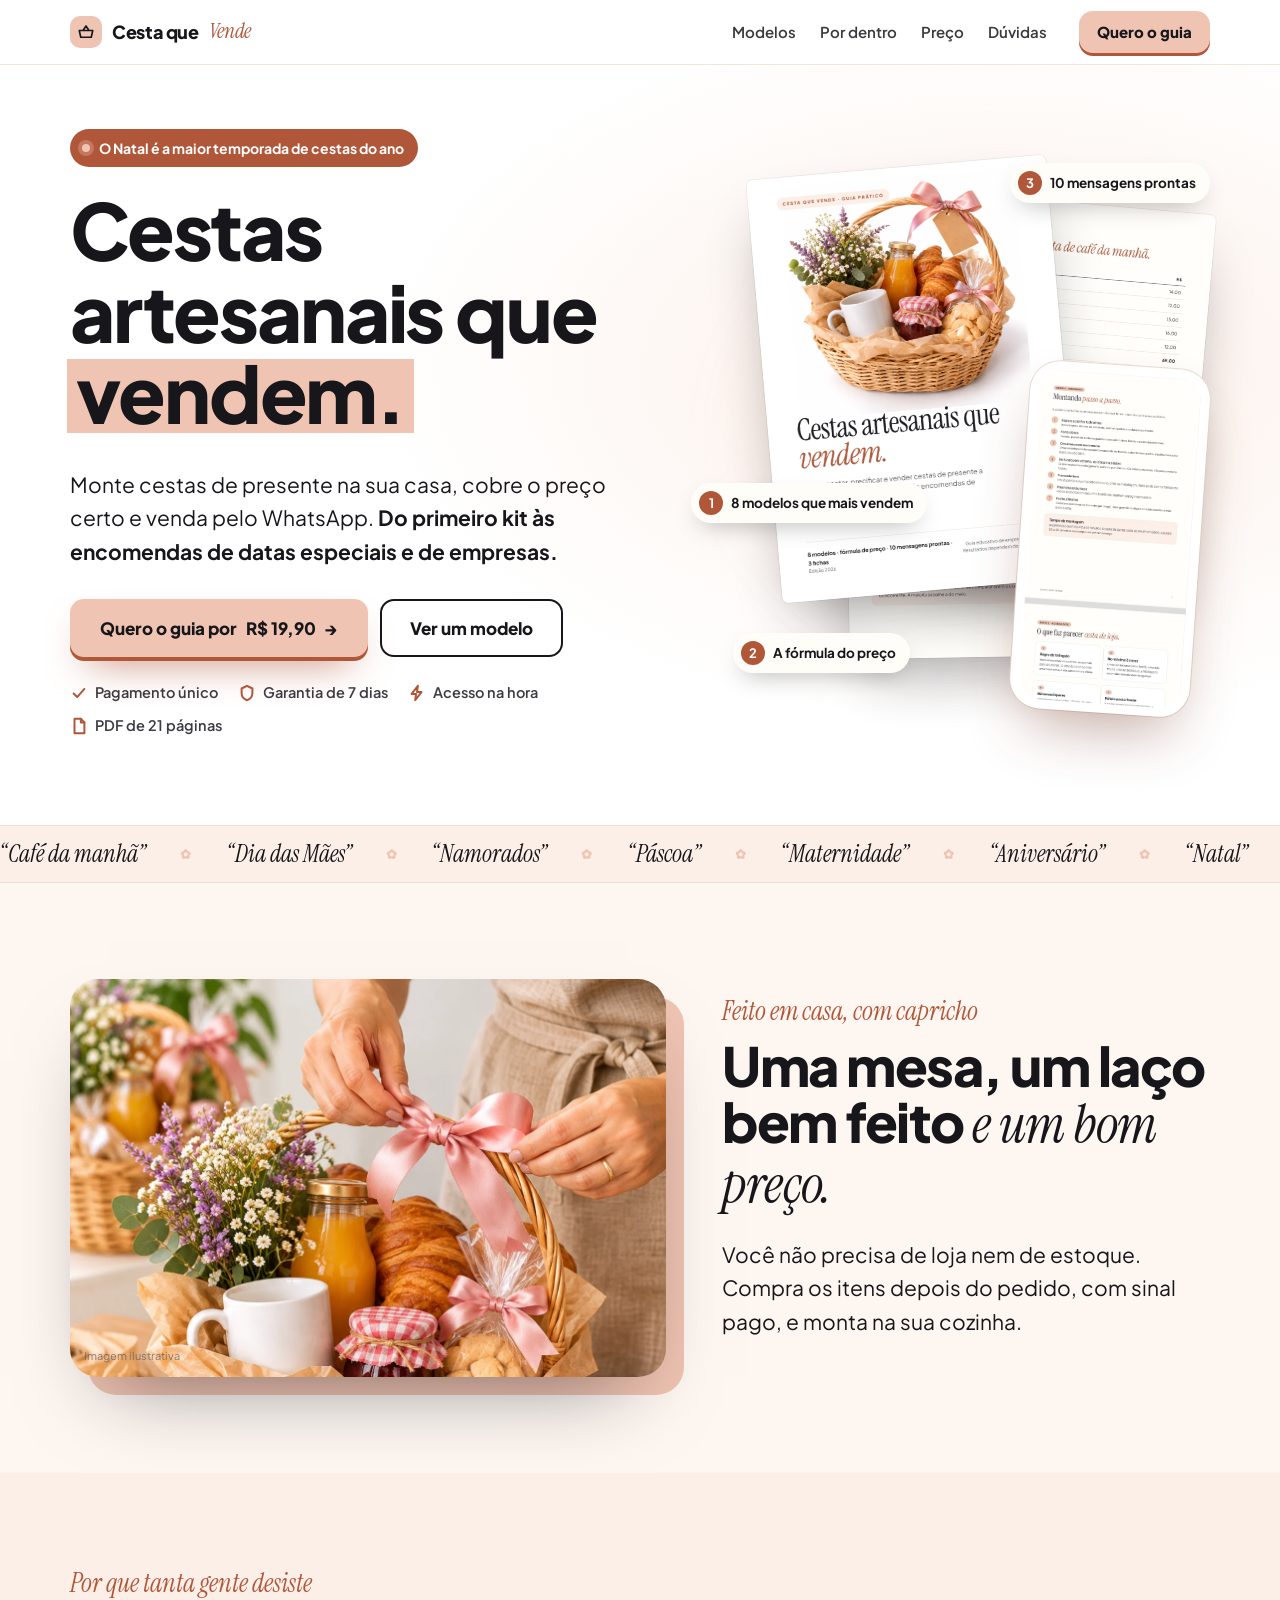
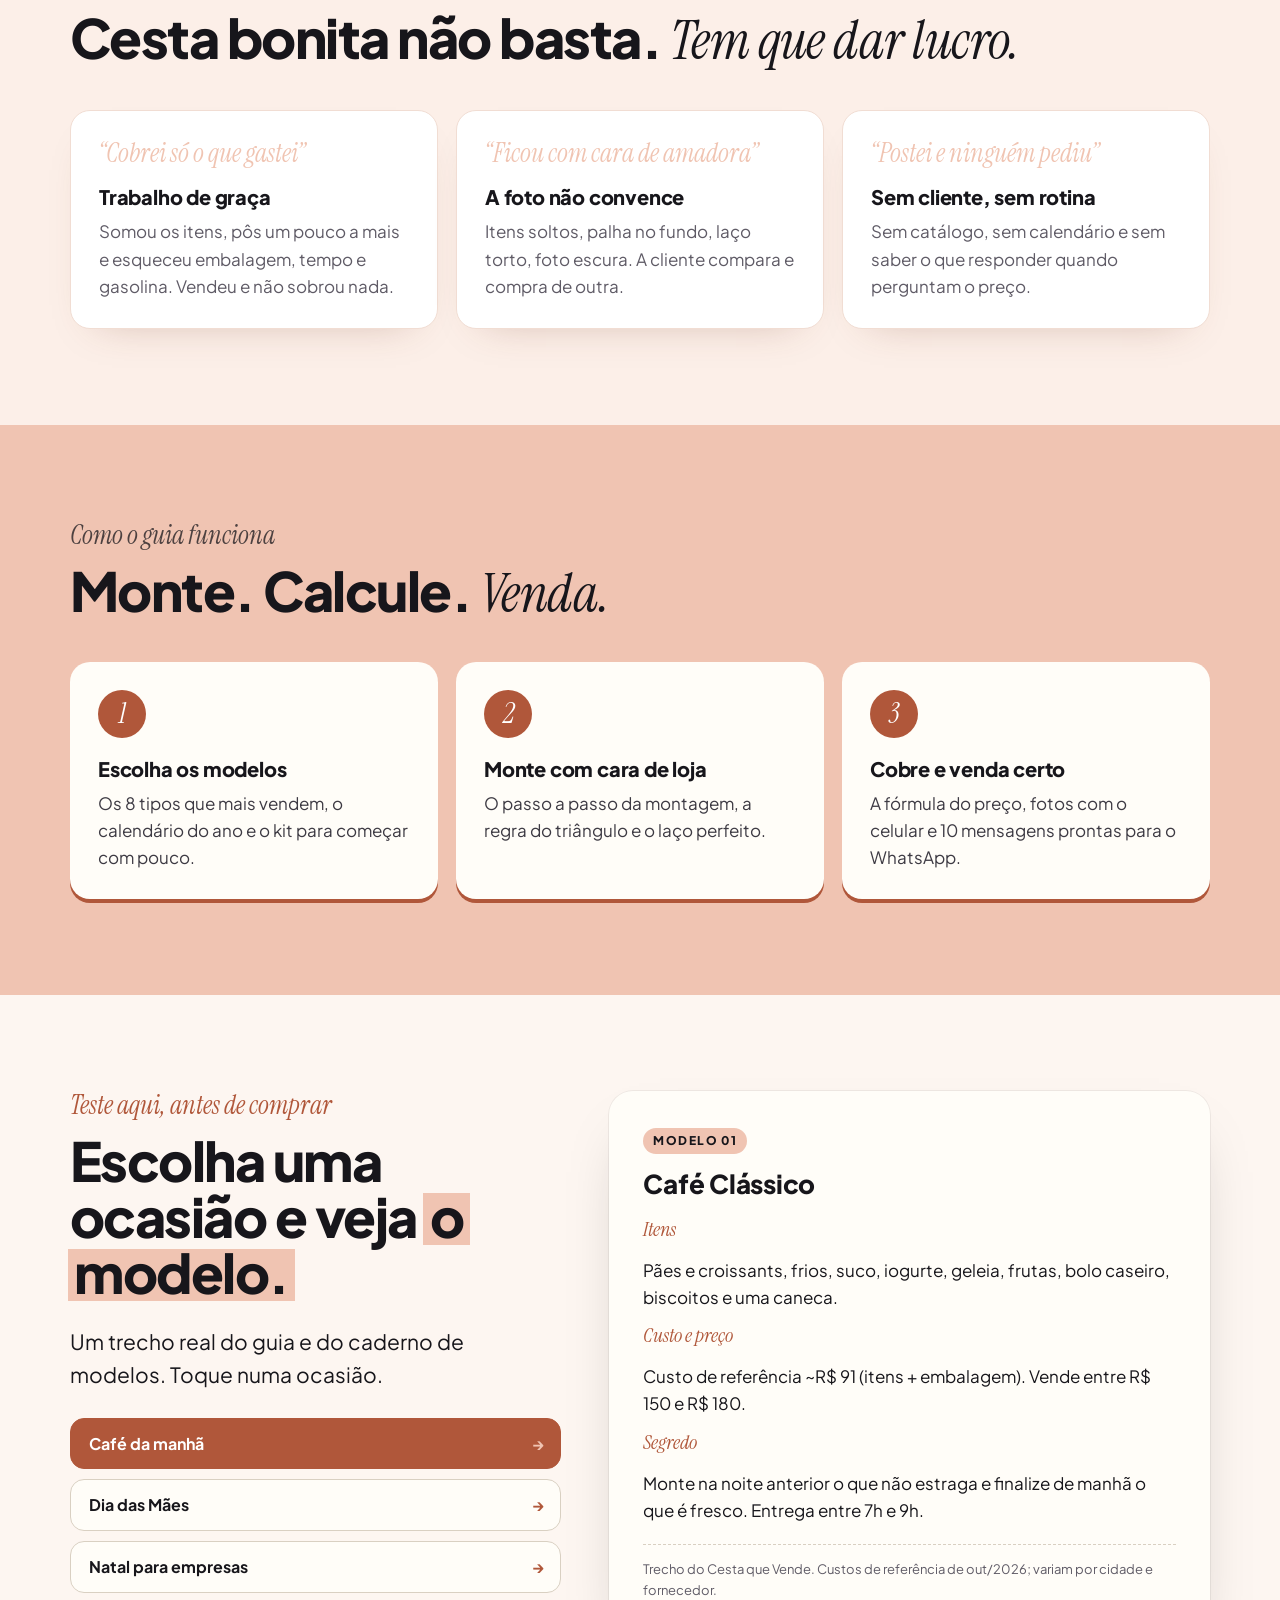
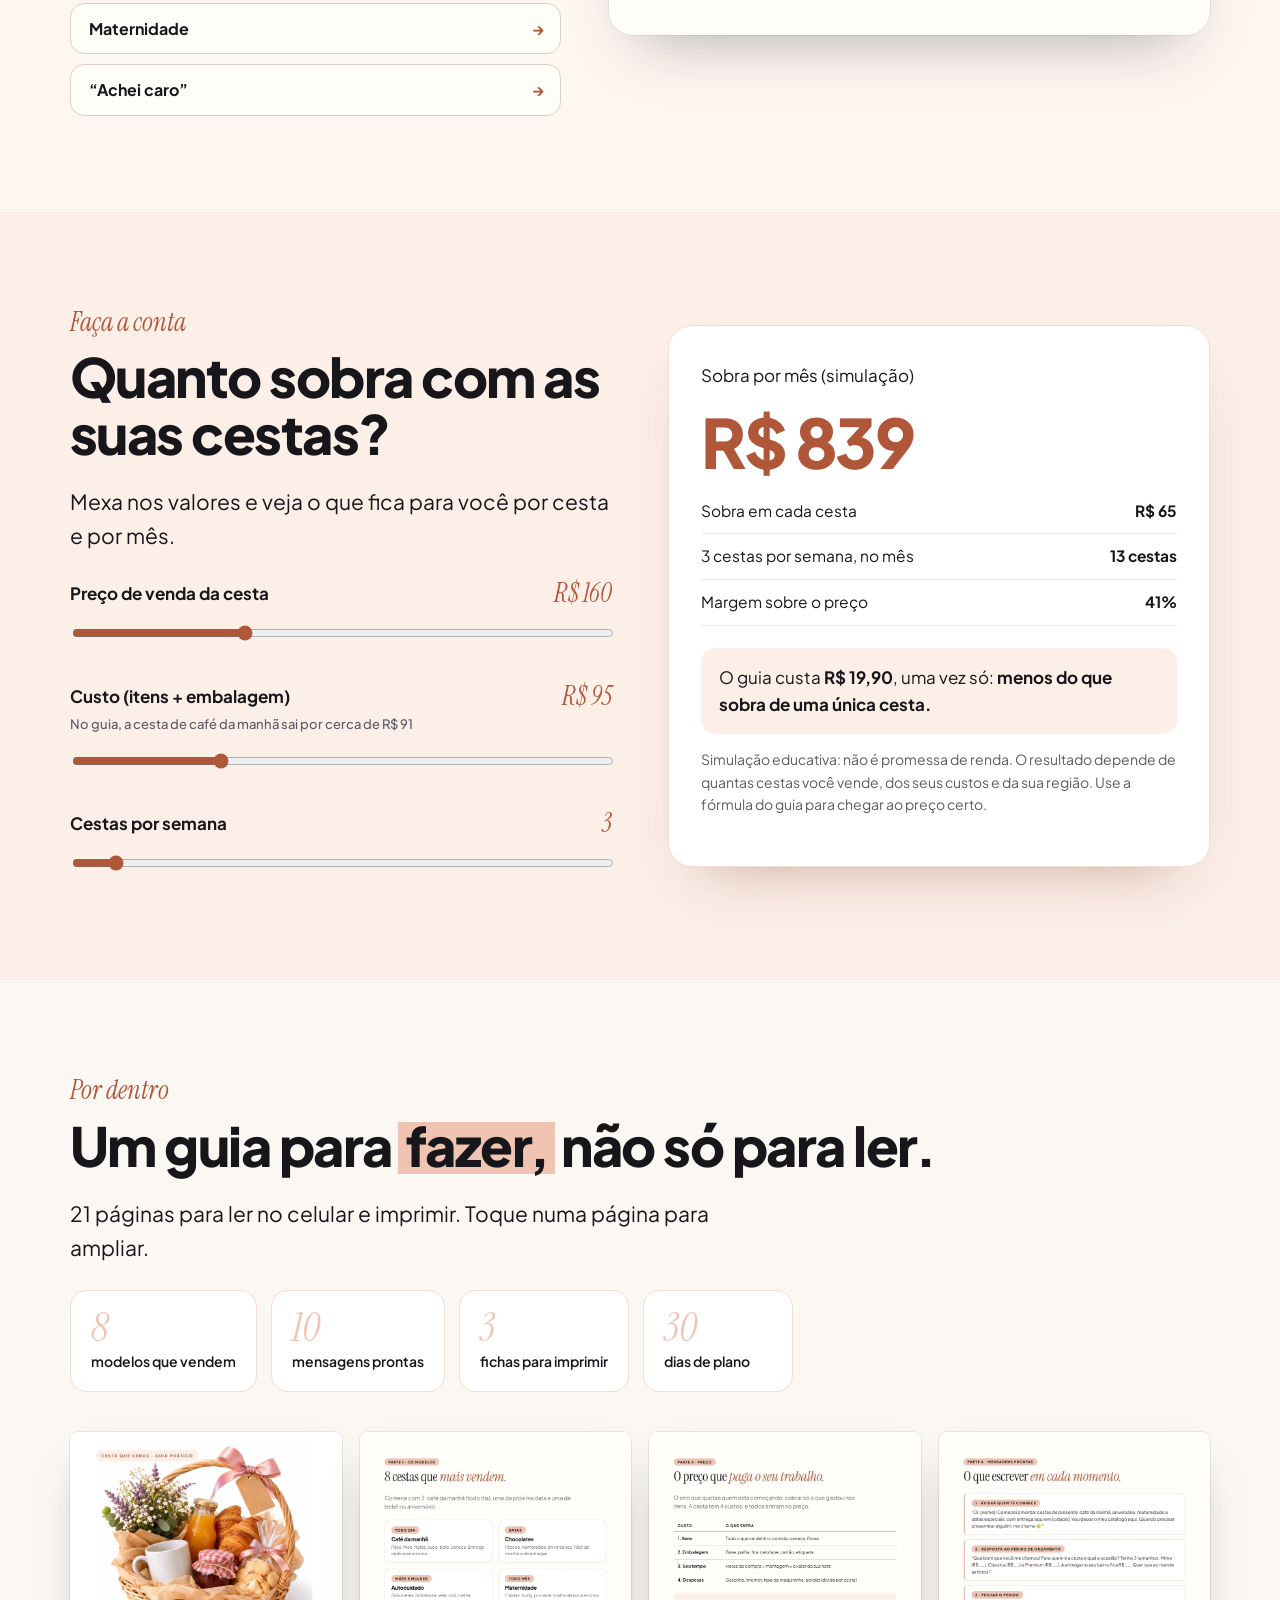
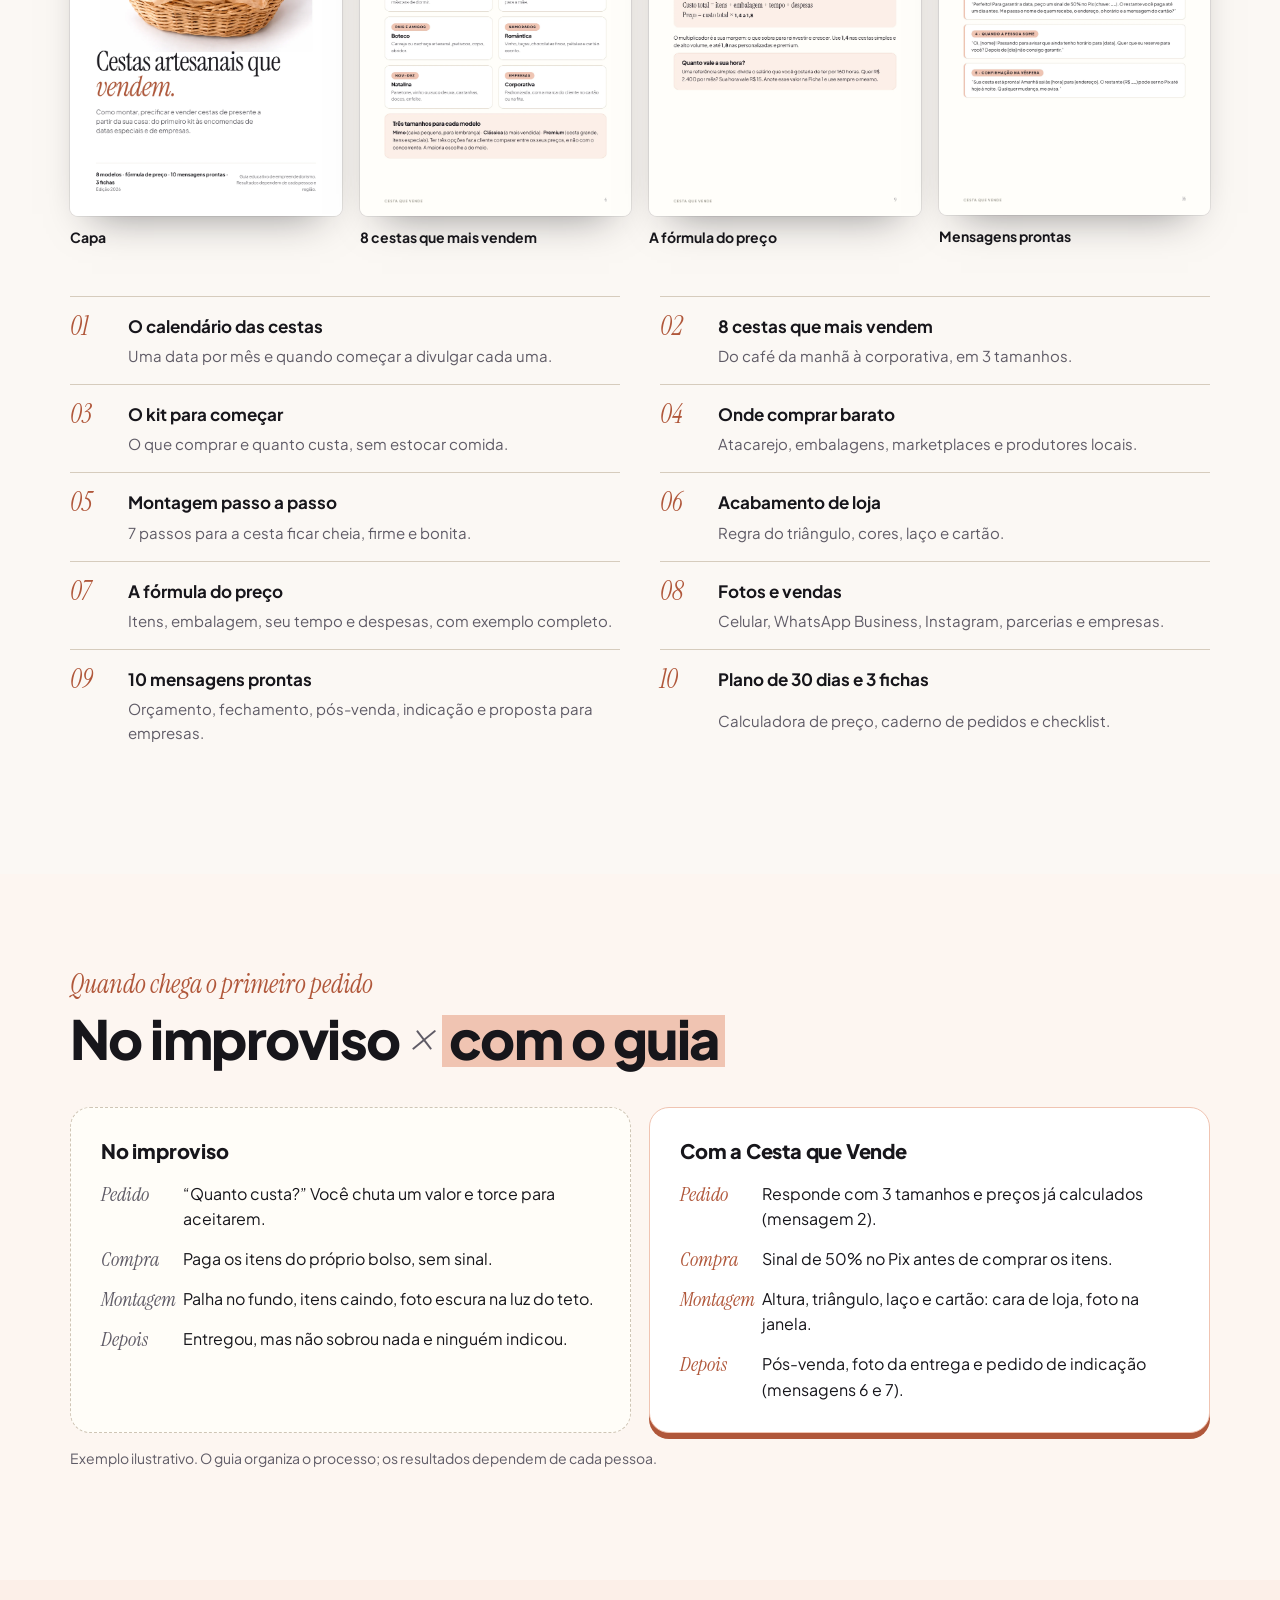
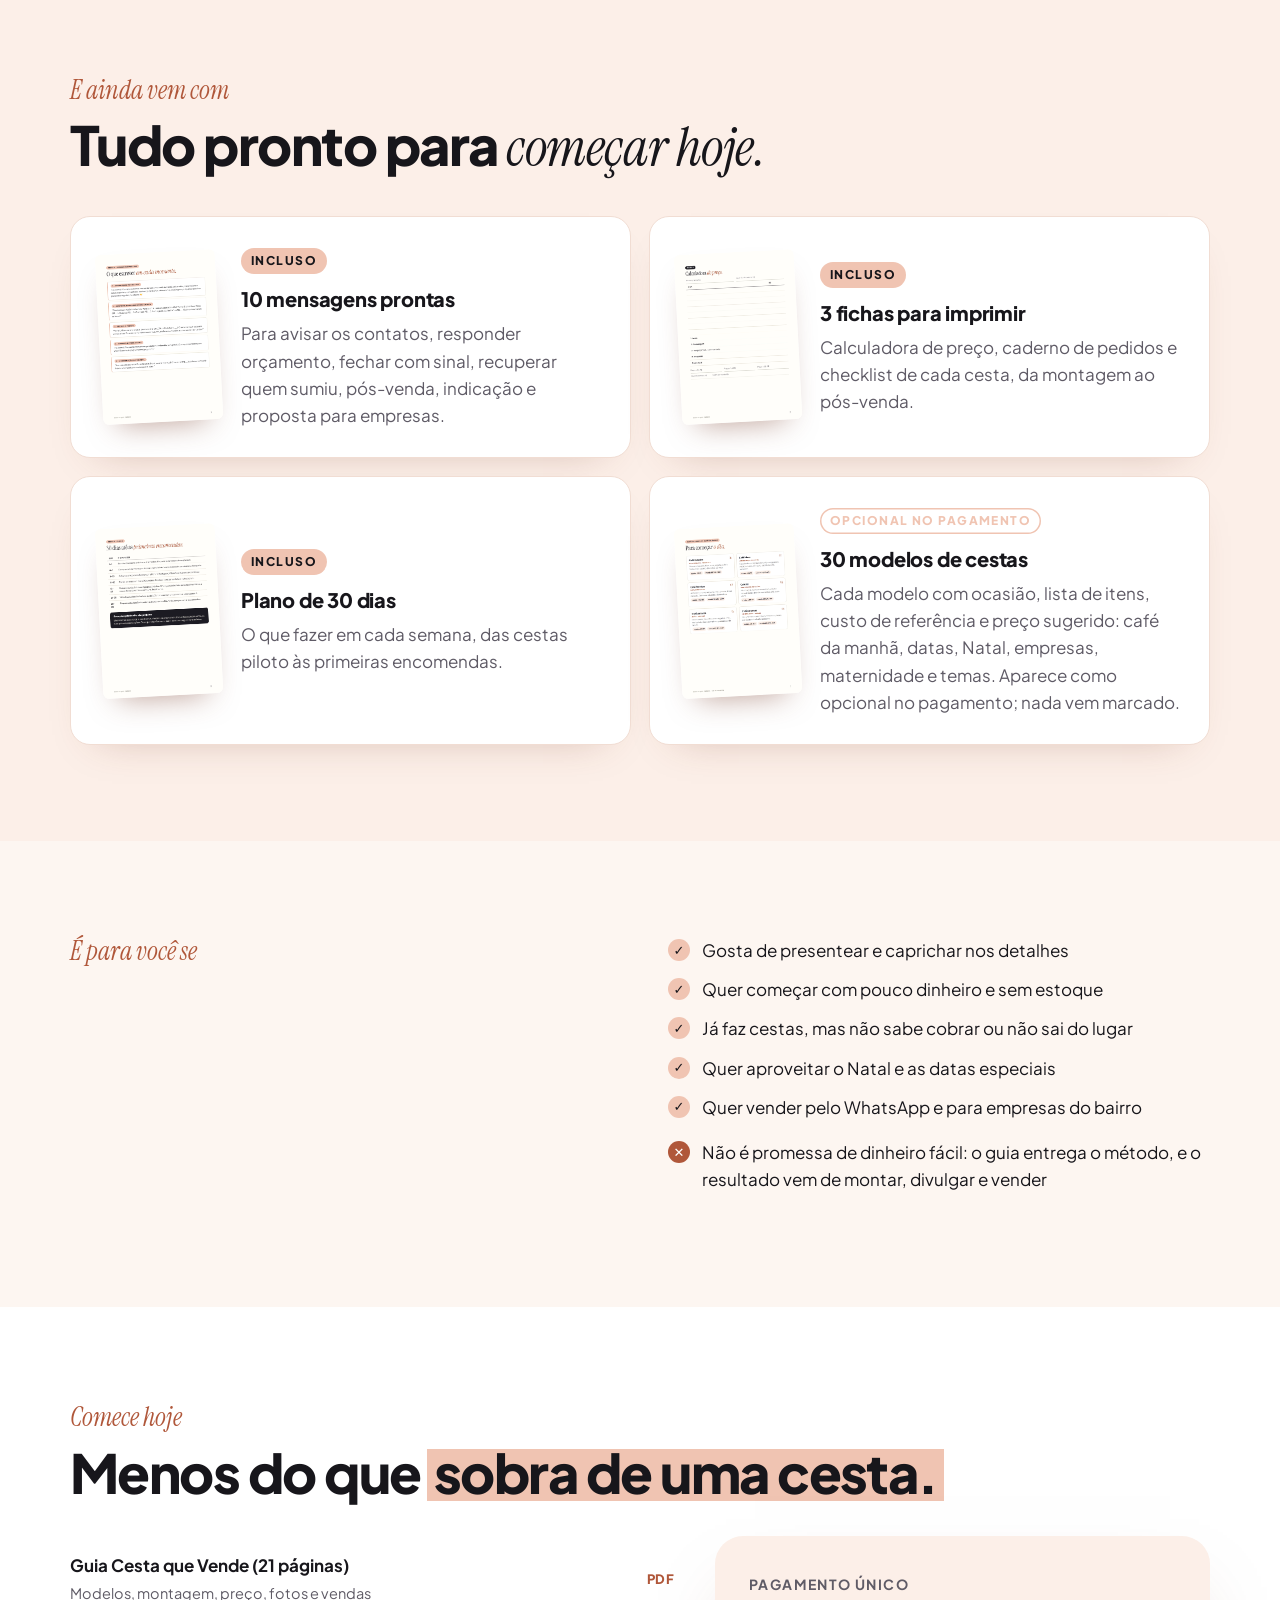
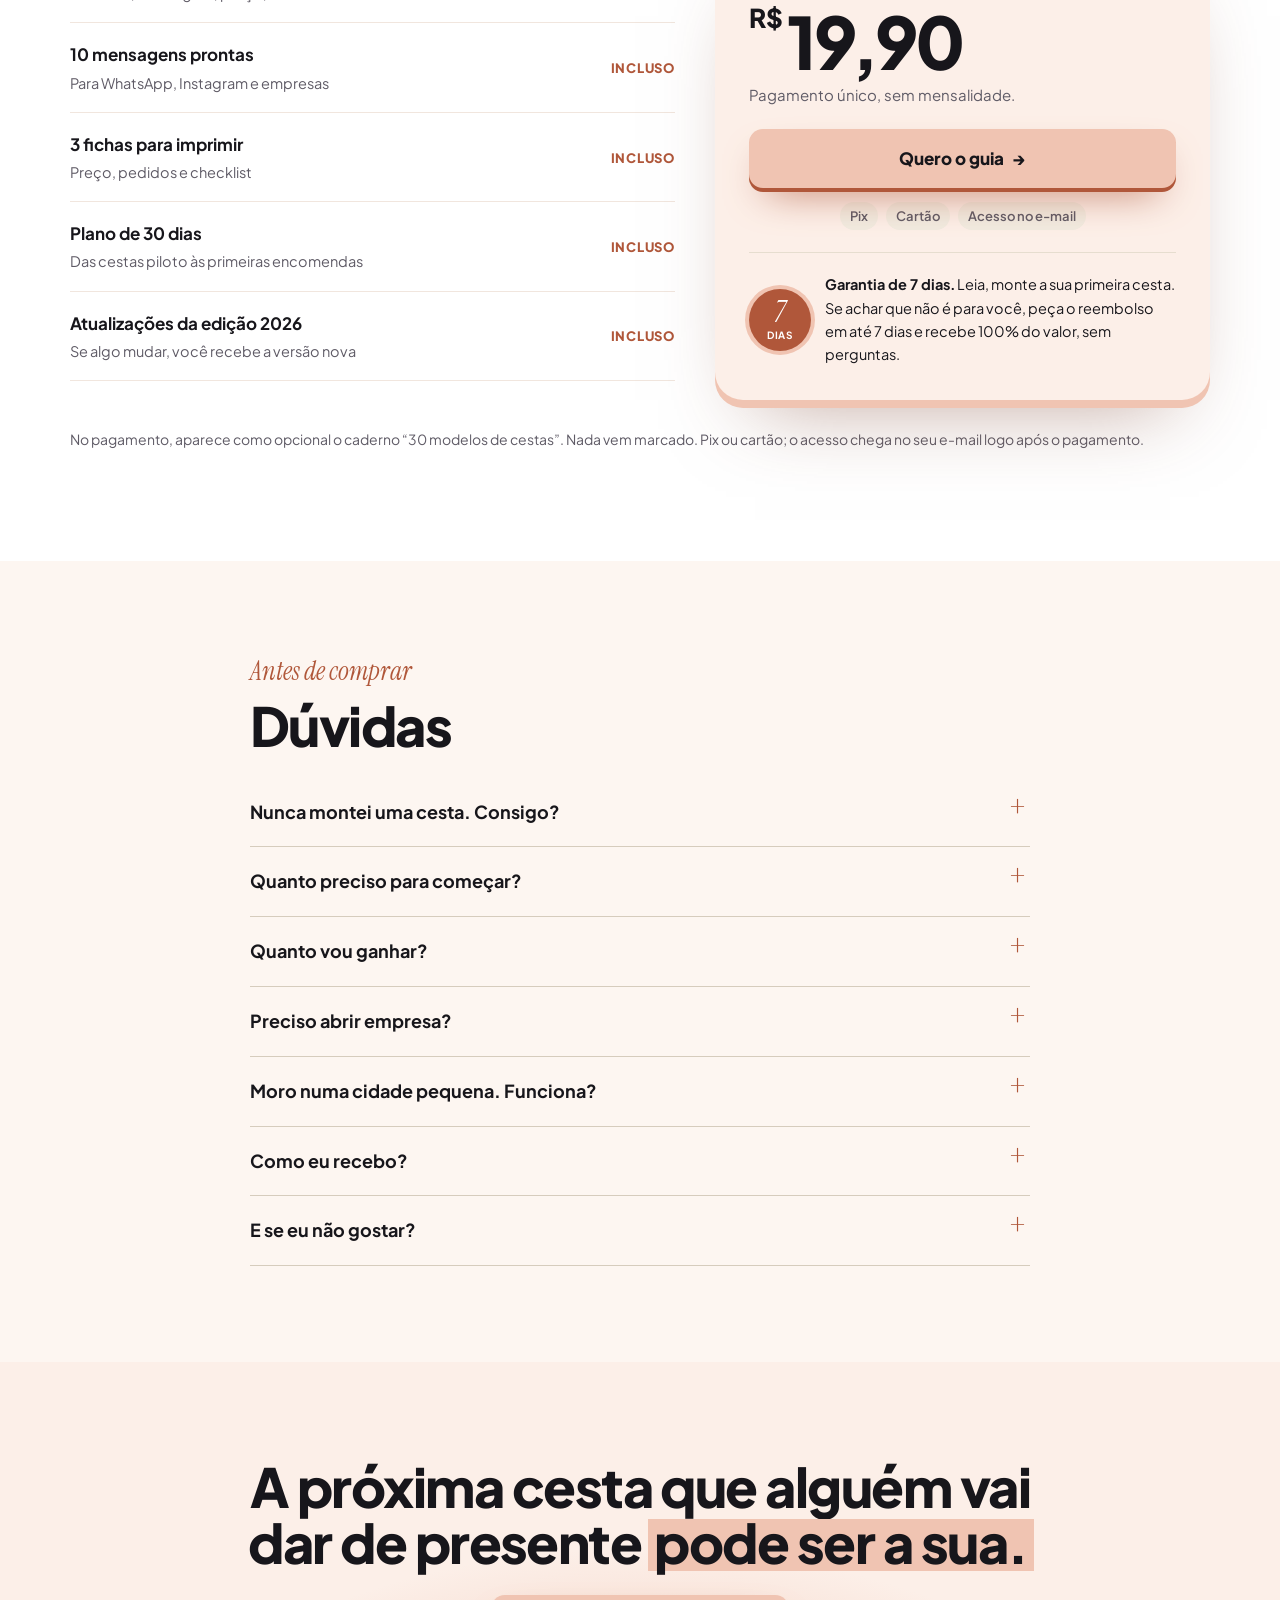
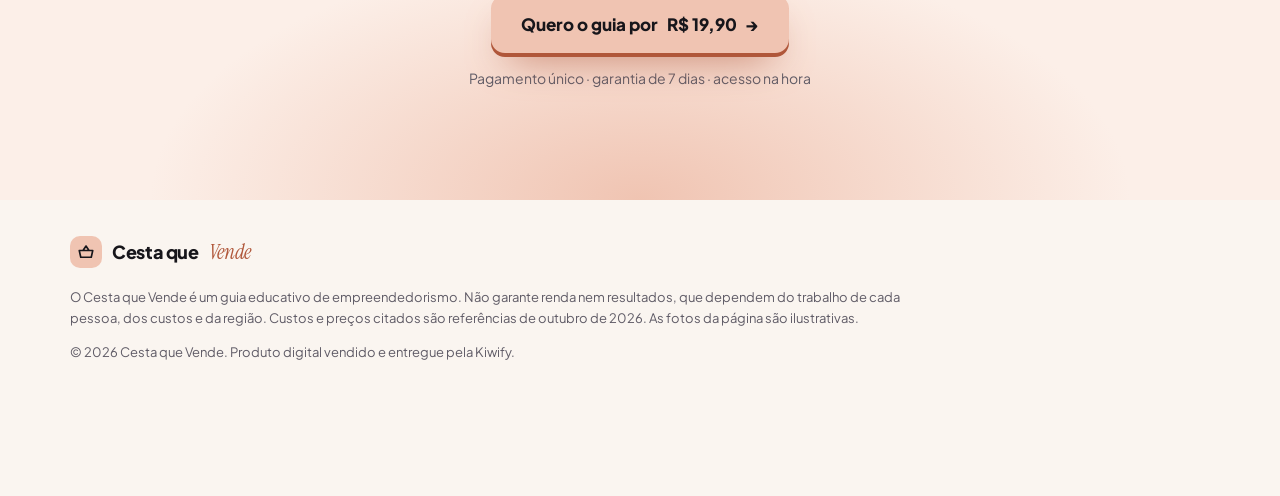
==== cesta-que-vende/index.html @ 090d4e1e "Página da Cesta que Vende Co-Authored-By: Claude Opus 5.5 <noreply@anthropic.com> Claude-Session: ht" ====
<!doctype html>
<html lang="pt-BR">
<head>
<meta charset="utf-8">
<meta name="viewport" content="width=device-width, initial-scale=1">
<title>Cesta que Vende | Como montar, precificar e vender cestas artesanais</title>
<meta name="description" content="O guia prático para ganhar dinheiro com cestas de presente feitas em casa: os modelos que mais vendem, montagem com acabamento de loja, a fórmula do preço e mensagens prontas para vender pelo WhatsApp.">
<meta property="og:title" content="Cesta que Vende | Como montar, precificar e vender cestas artesanais">
<meta property="og:description" content="O guia prático para ganhar dinheiro com cestas de presente feitas em casa: os modelos que mais vendem, montagem com acabamento de loja, a fórmula do preço e mensagens prontas para vender pelo WhatsApp.">
<meta property="og:image" content="img/guia-p01.webp">
<meta property="og:type" content="website">
<meta name="theme-color" content="#ffffff">
<link rel="icon" href="data:image/svg+xml,%3Csvg%20xmlns%3D'http%3A%2F%2Fwww.w3.org%2F2000%2Fsvg'%20viewBox%3D'0%200%2032%2032'%3E%3Crect%20width%3D'32'%20height%3D'32'%20rx%3D'9'%20fill%3D'%23f0c4b2'%2F%3E%3Cpath%20d%3D'M3%2010h18l-2%209H5zM8%2010l4-6%204%206'%20fill%3D'none'%20stroke%3D'%2317161b'%20stroke-width%3D'2.6'%20stroke-linecap%3D'round'%20stroke-linejoin%3D'round'%20transform%3D'translate(4%204)'%2F%3E%3C%2Fsvg%3E">
<link rel="preconnect" href="https://fonts.googleapis.com">
<link rel="preconnect" href="https://fonts.gstatic.com" crossorigin>
<link href="https://fonts.googleapis.com/css2?family=Instrument+Serif:ital@0;1&family=Plus+Jakarta+Sans:wght@400;500;600;700;800&display=swap" rel="stylesheet">
<link rel="stylesheet" href="vendas.css?v=mvwaw46l">
<style>:root { --marca: #f0c4b2; --marca-esc: #b0573a; --marca-claro: #fcefe8; }</style>
<script>document.documentElement.classList.add("js");</script>
</head>
<body class="tema-claro">

<header class="topo">
  <div class="caixa topo-in">
    <a href="#" class="logo" aria-label="Cesta que Vende, início"><i><svg viewBox="0 0 24 24" aria-hidden="true"><path d="M3 10h18l-2 9H5zM8 10l4-6 4 6"/></svg></i>Cesta que <b>Vende</b></a>
    <nav class="menu" aria-label="Seções"><a href="#teste">Modelos</a><a href="#dentro">Por dentro</a><a href="#oferta">Preço</a><a href="#duvidas">Dúvidas</a></nav>
    <a href="#oferta" class="btn btn-p btn-sm" data-checkout>Quero o guia</a>
  </div>
</header>

<main>
  <section class="heroi">
    <div class="caixa heroi-in">
      <div>
        <span class="selo"><i class="ponto" aria-hidden="true"></i>O Natal é a maior temporada de cestas do ano</span>
        <h1>Cestas artesanais que <mark>vendem.</mark></h1>
        <p class="lead">Monte cestas de presente na sua casa, cobre o preço certo e venda pelo WhatsApp. <strong>Do primeiro kit às encomendas de datas especiais e de empresas.</strong></p>
        <div class="acoes">
          <a href="#oferta" class="btn btn-p btn-g " data-checkout>Quero o guia por <span data-preco>R$ 19.9</span> <span aria-hidden="true">→</span></a>
          <a href="#teste" class="btn btn-s">Ver um modelo</a>
        </div>
        <ul class="confianca" aria-label="Condições">
          <li><svg viewBox="0 0 20 20" aria-hidden="true"><path d="M4 10.5l4 4 8-9"/></svg>Pagamento único</li><li><svg viewBox="0 0 20 20" aria-hidden="true"><path d="M10 2l6 3v5c0 4-3 7-6 8-3-1-6-4-6-8V5z"/></svg>Garantia de 7 dias</li><li><svg viewBox="0 0 20 20" aria-hidden="true"><path d="M11 2L4 11h5l-1 7 7-9h-5z"/></svg>Acesso na hora</li><li><svg viewBox="0 0 20 20" aria-hidden="true"><path d="M5 2h7l4 4v12H5z"/><path d="M12 2v4h4"/></svg>PDF de 21 páginas</li>
        </ul>
      </div>
      <div class="cena" aria-label="Páginas reais do Cesta que Vende">
        <div class="brilho" aria-hidden="true"></div>
        <div class="pg pg-b"><img src="img/guia-p04.webp" alt="" width="450" height="636"></div>
        <div class="pg pg-a"><img src="img/guia-p10.webp" alt="Página interna do guia" width="450" height="636"></div>
        <div class="pg pg-capa"><img src="img/guia-p01.webp" alt="Capa do Cesta que Vende" width="450" height="636"></div>
        <div class="cel" aria-hidden="true"><div><img src="img/celular.webp" alt="" width="360"></div></div>
        <span class="etiqueta e1"><em>1</em>8 modelos que mais vendem</span><span class="etiqueta e2"><em>2</em>A fórmula do preço</span><span class="etiqueta e3"><em>3</em>10 mensagens prontas</span>
      </div>
    </div>
  </section>

  <div class="fita" aria-hidden="true"><div class="fita-trilho"><span>“Café da manhã”</span><b>✿</b><span>“Dia das Mães”</span><b>✿</b><span>“Namorados”</span><b>✿</b><span>“Páscoa”</span><b>✿</b><span>“Maternidade”</span><b>✿</b><span>“Aniversário”</span><b>✿</b><span>“Natal”</span><b>✿</b><span>“Empresas”</span><b>✿</b><span>“Café da manhã”</span><b>✿</b><span>“Dia das Mães”</span><b>✿</b><span>“Namorados”</span><b>✿</b><span>“Páscoa”</span><b>✿</b><span>“Maternidade”</span><b>✿</b><span>“Aniversário”</span><b>✿</b><span>“Natal”</span><b>✿</b><span>“Empresas”</span><b>✿</b></div></div>

  <section class="creme foto-sec">
    <div class="caixa foto-in">
      <figure class="foto rv"><img src="img/foto.webp" alt="Mãos finalizando o laço de uma cesta de café da manhã sobre a mesa" width="1200" height="800" loading="lazy"><figcaption>Imagem ilustrativa</figcaption></figure>
      <div>
        <span class="sobre">Feito em casa, com capricho</span>
        <h2 class="rv">Uma mesa, um laço bem feito <em>e um bom preço.</em></h2>
        <p class="lead">Você não precisa de loja nem de estoque. Compra os itens depois do pedido, com sinal pago, e monta na sua cozinha.</p>
      </div>
    </div>
  </section>

  <section class="escuro">
    <div class="caixa">
      <span class="sobre">Por que tanta gente desiste</span>
      <h2 class="rv">Cesta bonita não basta. <em>Tem que dar lucro.</em></h2>
      <div class="cartoes"><article class="cartao rv"><span class="aspas">“Cobrei só o que gastei”</span><h3>Trabalho de graça</h3><p>Somou os itens, pôs um pouco a mais e esqueceu embalagem, tempo e gasolina. Vendeu e não sobrou nada.</p></article><article class="cartao rv"><span class="aspas">“Ficou com cara de amadora”</span><h3>A foto não convence</h3><p>Itens soltos, palha no fundo, laço torto, foto escura. A cliente compara e compra de outra.</p></article><article class="cartao rv"><span class="aspas">“Postei e ninguém pediu”</span><h3>Sem cliente, sem rotina</h3><p>Sem catálogo, sem calendário e sem saber o que responder quando perguntam o preço.</p></article></div>
    </div>
  </section>

  <section class="cor" id="como">
    <div class="caixa">
      <span class="sobre">Como o guia funciona</span>
      <h2 class="rv">Monte. Calcule. <em>Venda.</em></h2>
      <ol class="passos"><li class="rv"><span class="num">1</span><h3>Escolha os modelos</h3><p>Os 8 tipos que mais vendem, o calendário do ano e o kit para começar com pouco.</p></li><li class="rv"><span class="num">2</span><h3>Monte com cara de loja</h3><p>O passo a passo da montagem, a regra do triângulo e o laço perfeito.</p></li><li class="rv"><span class="num">3</span><h3>Cobre e venda certo</h3><p>A fórmula do preço, fotos com o celular e 10 mensagens prontas para o WhatsApp.</p></li></ol>
    </div>
  </section>

  <section class="creme" id="teste">
    <div class="caixa demo">
      <div>
        <span class="sobre">Teste aqui, antes de comprar</span>
        <h2>Escolha uma ocasião e veja <mark>o modelo.</mark></h2>
        <p class="lead">Um trecho real do guia e do caderno de modelos. Toque numa ocasião.</p>
        <div class="abas" id="abas" role="tablist" aria-label="Situações"></div>
      </div>
      <div class="painel" id="painel" aria-live="polite"></div>
    </div>
  </section>

  <section class="escuro" id="calculadora">
    <div class="caixa calc">
      <div>
        <span class="sobre">Faça a conta</span>
        <h2>Quanto sobra com as suas cestas?</h2>
        <p class="lead">Mexa nos valores e veja o que fica para você por cesta e por mês.</p>
        <div id="calc-campos"></div>
      </div>
      <div class="resultado rv">
        <p>Sobra por mês (simulação)</p>
        <p class="grande" id="calc-grande">R$ 0</p>
        <div id="calc-linhas"></div>
        <p class="se-paga" id="calc-paga"></p>
        <p class="nota">Simulação educativa: não é promessa de renda. O resultado depende de quantas cestas você vende, dos seus custos e da sua região. Use a fórmula do guia para chegar ao preço certo.</p>
      </div>
    </div>
  </section>

  <section class="estudio" id="dentro">
    <div class="caixa">
      <span class="sobre">Por dentro</span>
      <h2 class="rv">Um guia para <mark>fazer,</mark> não só para ler.</h2>
      <p class="lead">21 páginas para ler no celular e imprimir. Toque numa página para ampliar.</p>
      <ul class="fichas" aria-label="Resumo"><li><b>8</b><span>modelos que vendem</span></li><li><b>10</b><span>mensagens prontas</span></li><li><b>3</b><span>fichas para imprimir</span></li><li><b>30</b><span>dias de plano</span></li></ul>
      <div class="paginas"><button type="button" class="rv" data-amplia="img/guia-p01.webp"><img src="img/guia-p01.webp" alt="Página do guia: Capa" loading="lazy" width="450" height="636"><small>Capa</small></button><button type="button" class="rv" data-amplia="img/guia-p04.webp"><img src="img/guia-p04.webp" alt="Página do guia: 8 cestas que mais vendem" loading="lazy" width="450" height="636"><small>8 cestas que mais vendem</small></button><button type="button" class="rv" data-amplia="img/guia-p09.webp"><img src="img/guia-p09.webp" alt="Página do guia: A fórmula do preço" loading="lazy" width="450" height="636"><small>A fórmula do preço</small></button><button type="button" class="rv" data-amplia="img/guia-p14.webp"><img src="img/guia-p14.webp" alt="Página do guia: Mensagens prontas" loading="lazy" width="450" height="636"><small>Mensagens prontas</small></button></div>
      <ol class="indice"><li class="rv"><b>O calendário das cestas</b><span>Uma data por mês e quando começar a divulgar cada uma.</span></li><li class="rv"><b>8 cestas que mais vendem</b><span>Do café da manhã à corporativa, em 3 tamanhos.</span></li><li class="rv"><b>O kit para começar</b><span>O que comprar e quanto custa, sem estocar comida.</span></li><li class="rv"><b>Onde comprar barato</b><span>Atacarejo, embalagens, marketplaces e produtores locais.</span></li><li class="rv"><b>Montagem passo a passo</b><span>7 passos para a cesta ficar cheia, firme e bonita.</span></li><li class="rv"><b>Acabamento de loja</b><span>Regra do triângulo, cores, laço e cartão.</span></li><li class="rv"><b>A fórmula do preço</b><span>Itens, embalagem, seu tempo e despesas, com exemplo completo.</span></li><li class="rv"><b>Fotos e vendas</b><span>Celular, WhatsApp Business, Instagram, parcerias e empresas.</span></li><li class="rv"><b>10 mensagens prontas</b><span>Orçamento, fechamento, pós-venda, indicação e proposta para empresas.</span></li><li class="rv"><b>Plano de 30 dias e 3 fichas</b><span>Calculadora de preço, caderno de pedidos e checklist.</span></li></ol>
    </div>
  </section>

  <section class="creme">
    <div class="caixa">
      <span class="sobre">Quando chega o primeiro pedido</span>
      <h2 class="rv">No improviso <span class="vs">×</span> <mark>com o guia</mark></h2>
      <div class="dia">
        <div class="col sem rv"><h3>No improviso</h3><ol><li><time>Pedido</time>“Quanto custa?” Você chuta um valor e torce para aceitarem.</li><li><time>Compra</time>Paga os itens do próprio bolso, sem sinal.</li><li><time>Montagem</time>Palha no fundo, itens caindo, foto escura na luz do teto.</li><li><time>Depois</time>Entregou, mas não sobrou nada e ninguém indicou.</li></ol></div>
        <div class="col com rv"><h3>Com a Cesta que Vende</h3><ol><li><time>Pedido</time>Responde com 3 tamanhos e preços já calculados (mensagem 2).</li><li><time>Compra</time>Sinal de 50% no Pix antes de comprar os itens.</li><li><time>Montagem</time>Altura, triângulo, laço e cartão: cara de loja, foto na janela.</li><li><time>Depois</time>Pós-venda, foto da entrega e pedido de indicação (mensagens 6 e 7).</li></ol></div>
      </div>
      <p class="nota">Exemplo ilustrativo. O guia organiza o processo; os resultados dependem de cada pessoa.</p>
    </div>
  </section>

  <section class="escuro" id="bonus">
    <div class="caixa">
      <span class="sobre">E ainda vem com</span>
      <h2 class="rv">Tudo pronto para <em>começar hoje.</em></h2>
      <div class="bonus"><article class="cartao rv"><img src="img/guia-p14.webp" alt="" loading="lazy" width="240" height="339"><div><span class="tag ">Incluso</span><h3>10 mensagens prontas</h3><p>Para avisar os contatos, responder orçamento, fechar com sinal, recuperar quem sumiu, pós-venda, indicação e proposta para empresas.</p></div></article><article class="cartao rv"><img src="img/guia-p19.webp" alt="" loading="lazy" width="240" height="339"><div><span class="tag ">Incluso</span><h3>3 fichas para imprimir</h3><p>Calculadora de preço, caderno de pedidos e checklist de cada cesta, da montagem ao pós-venda.</p></div></article><article class="cartao rv"><img src="img/guia-p18.webp" alt="" loading="lazy" width="240" height="339"><div><span class="tag ">Incluso</span><h3>Plano de 30 dias</h3><p>O que fazer em cada semana, das cestas piloto às primeiras encomendas.</p></div></article><article class="cartao rv"><img src="img/modelos-p02.webp" alt="" loading="lazy" width="240" height="339"><div><span class="tag esc">Opcional no pagamento</span><h3>30 modelos de cestas</h3><p>Cada modelo com ocasião, lista de itens, custo de referência e preço sugerido: café da manhã, datas, Natal, empresas, maternidade e temas. Aparece como opcional no pagamento; nada vem marcado.</p></div></article></div>
    </div>
  </section>

  <section class="creme">
    <div class="caixa duas">
      <div><span class="sobre">É para você se</span><h2 class="rv">Você quer uma renda extra com algo que dá gosto de fazer.</h2></div>
      <div><ul class="lista sim"><li>Gosta de presentear e caprichar nos detalhes</li><li>Quer começar com pouco dinheiro e sem estoque</li><li>Já faz cestas, mas não sabe cobrar ou não sai do lugar</li><li>Quer aproveitar o Natal e as datas especiais</li><li>Quer vender pelo WhatsApp e para empresas do bairro</li></ul><ul class="lista nao"><li>Não é promessa de dinheiro fácil: o guia entrega o método, e o resultado vem de montar, divulgar e vender</li></ul></div>
    </div>
  </section>

  <section class="oferta-sec" id="oferta">
    <div class="caixa">
      <span class="sobre">Comece hoje</span>
      <h2>Menos do que <mark>sobra de uma cesta.</mark></h2>
      <div class="oferta">
        <ul class="recebe"><li><div><b>Guia Cesta que Vende (21 páginas)</b><span>Modelos, montagem, preço, fotos e vendas</span></div><em>PDF</em></li><li><div><b>10 mensagens prontas</b><span>Para WhatsApp, Instagram e empresas</span></div><em>Incluso</em></li><li><div><b>3 fichas para imprimir</b><span>Preço, pedidos e checklist</span></div><em>Incluso</em></li><li><div><b>Plano de 30 dias</b><span>Das cestas piloto às primeiras encomendas</span></div><em>Incluso</em></li><li><div><b>Atualizações da edição 2026</b><span>Se algo mudar, você recebe a versão nova</span></div><em>Incluso</em></li></ul>
        <div class="preco-box">
          <span class="de">Pagamento único</span>
          <p class="preco"><small>R$</small><span data-preco-num>19.9</span></p>
          <p class="cond">Pagamento único, sem mensalidade.</p>
          <a href="#oferta" class="btn btn-p btn-g btn-largo" data-checkout>Quero o guia <span aria-hidden="true">→</span></a>
          <div class="pagamento"><span>Pix</span><span>Cartão</span><span>Acesso no e-mail</span></div>
          <div class="garantia"><span class="selo-g" aria-hidden="true">7<small>dias</small></span><p style="margin:0"><b>Garantia de 7 dias.</b> Leia, monte a sua primeira cesta. Se achar que não é para você, peça o reembolso em até 7 dias e recebe 100% do valor, sem perguntas.</p></div>
        </div>
      </div>
      <p class="extra-nota">No pagamento, aparece como opcional o caderno “30 modelos de cestas”. Nada vem marcado. Pix ou cartão; o acesso chega no seu e-mail logo após o pagamento.</p>
    </div>
  </section>

  <section class="creme" id="duvidas">
    <div class="caixa estreita">
      <span class="sobre">Antes de comprar</span>
      <h2>Dúvidas</h2>
      <details><summary>Nunca montei uma cesta. Consigo?</summary><p>Consegue. O guia começa do zero: o que comprar, a ordem de montagem e o acabamento, com as cestas piloto para treinar antes de vender.</p></details>
      <details><summary>Quanto preciso para começar?</summary><p>O material de montagem (bases, palha, fitas, celofane, cartões) fica entre R$ 170 e R$ 300. Os itens de cada cesta você compra depois do pedido, com o sinal da cliente.</p></details>
      <details><summary>Quanto vou ganhar?</summary><p>Depende de quantas cestas você vender, dos seus custos e da sua cidade. O guia mostra como calcular um preço que paga os itens, a embalagem e o seu tempo, e como conseguir os primeiros pedidos. Não prometemos valores.</p></details>
      <details><summary>Preciso abrir empresa?</summary><p>Não para começar. Quando as vendas ficarem frequentes, o guia explica o MEI e os cuidados com alimentos e bebidas.</p></details>
      <details><summary>Moro numa cidade pequena. Funciona?</summary><p>Funciona: aniversário, bebê e datas especiais existem em todo lugar, e em cidade pequena a indicação corre mais rápido. O guia mostra como vender para quem já te conhece e para empresas locais.</p></details>
      <details><summary>Como eu recebo?</summary><p>Logo depois do pagamento, você recebe no e-mail o acesso à área de membros da Kiwify com o PDF para baixar, ler no celular e imprimir.</p></details>
      <details><summary>E se eu não gostar?</summary><p>Você tem 7 dias de garantia. Se achar que não é para você, pede o reembolso pela própria Kiwify e recebe 100% do valor.</p></details>
    </div>
  </section>

  <section class="final">
    <div class="caixa">
      <h2 class="rv">A próxima cesta que alguém vai dar de presente <mark>pode ser a sua.</mark></h2>
      <a href="#oferta" class="btn btn-p btn-g " data-checkout>Quero o guia por <span data-preco>R$ 19.9</span> <span aria-hidden="true">→</span></a>
      <p class="nota">Pagamento único · garantia de 7 dias · acesso na hora</p>
    </div>
  </section>
</main>

<footer class="rodape">
  <div class="caixa">
    <a href="#" class="logo"><i><svg viewBox="0 0 24 24" aria-hidden="true"><path d="M3 10h18l-2 9H5zM8 10l4-6 4 6"/></svg></i>Cesta que <b>Vende</b></a>
    <p style="margin-top:18px">O Cesta que Vende é um guia educativo de empreendedorismo. Não garante renda nem resultados, que dependem do trabalho de cada pessoa, dos custos e da região. Custos e preços citados são referências de outubro de 2026. As fotos da página são ilustrativas.</p>
    <p>© 2026 Cesta que Vende. Produto digital vendido e entregue pela Kiwify.</p>
  </div>
</footer>

<div class="modal" id="modal" role="dialog" aria-label="Página ampliada"><button type="button">Fechar ✕</button><img alt=""></div>

<div class="barra" id="barra" aria-hidden="true">
  <span><b data-preco>R$ 19.9</b><small>pagamento único · garantia 7 dias</small></span>
  <a href="#oferta" class="btn btn-p btn-sm" data-checkout tabindex="-1">Quero o guia</a>
</div>

<script src="config.js?v=mvwaw46l"></script>
<script src="dados.js?v=mvwaw46l"></script>
<script src="vendas.js?v=mvwaw46l"></script>
</body>
</html>
---- cesta-que-vende/vendas.css ----
/* Páginas de vendas dos 3 infoprodutos (padrão lp-infoproduto: estúdio creme + tinta + UMA cor de marca).
   Cada página define só --marca, --marca-esc e --marca-claro no <style> do index (gerado por montar.js). */
:root {
  --tinta: #17161b;
  --grafite: #211f26;
  --linha: #34313b;
  --estudio: #ede6da;
  --creme: #f9f3e8;
  --papel: #fffdf8;
  --texto-esc: #e8e2d7;
  --suave: #a9a39a;
  --cinza: #5f5b66;
  --serif: "Instrument Serif", Georgia, serif;
  --raio: 20px;
}
* { box-sizing: border-box; }
html { scroll-behavior: smooth; }
body { margin: 0; background: var(--estudio); color: var(--tinta); font: 400 17px/1.6 "Plus Jakarta Sans", system-ui, sans-serif; -webkit-font-smoothing: antialiased; overflow-x: hidden; }
img { max-width: 100%; height: auto; display: block; }
a { color: inherit; }
.caixa { width: min(1140px, 100% - 32px); margin-inline: auto; position: relative; }
.estreita { width: min(780px, 100% - 32px); }
section { padding: 96px 0; position: relative; }

h1, h2, h3 { margin: 0 0 .45em; line-height: 1.04; letter-spacing: -.028em; font-weight: 800; }
h1 { font-size: clamp(42px, 6.2vw, 78px); }
h2 { font-size: clamp(32px, 4.4vw, 54px); }
h3 { font-size: 20px; line-height: 1.25; letter-spacing: -.01em; }
h1 em, h2 em { font-family: var(--serif); font-weight: 400; font-style: italic; letter-spacing: -.01em; }
p { margin: 0 0 1em; }
.lead { font-size: clamp(18px, 1.7vw, 21px); max-width: 33em; }
.nota { font-size: 14px; color: var(--cinza); margin-top: 14px; }
mark { background: linear-gradient(transparent 16%, var(--marca) 16%, var(--marca) 92%, transparent 92%); color: var(--tinta); padding: 0 .12em; margin: 0 -.04em; -webkit-box-decoration-break: clone; box-decoration-break: clone; }
.sobre { display: block; font: italic 400 26px/1.1 var(--serif); color: var(--marca-esc); margin-bottom: 12px; }
.escuro .sobre, .oferta-sec .sobre, .final .sobre { color: var(--marca); }

/* botões */
.btn { display: inline-flex; align-items: center; justify-content: center; gap: .5em; padding: 17px 28px; border-radius: 14px; font: 800 17px/1.2 "Plus Jakarta Sans", sans-serif; text-decoration: none; border: 2px solid transparent; cursor: pointer; text-align: center; transition: transform .15s ease, box-shadow .15s ease, background .15s ease; }
.btn:hover { transform: translateY(-2px); }
.btn:active { transform: translateY(1px); }
.btn-p { background: var(--marca); color: var(--tinta); box-shadow: 0 4px 0 var(--marca-esc), 0 18px 40px -18px var(--marca-esc); }
.btn-p:active { box-shadow: 0 2px 0 var(--marca-esc); }
.btn-s { border-color: currentColor; background: transparent; }
.btn-sm { padding: 10px 16px; font-size: 15px; box-shadow: 0 3px 0 var(--marca-esc); }
.btn-largo { width: 100%; }
.btn-g { position: relative; overflow: hidden; }
.btn-g::after { content: ""; position: absolute; inset: 0; background: linear-gradient(100deg, transparent 30%, rgba(255,255,255,.55) 50%, transparent 70%); transform: translateX(-120%); }
@media (prefers-reduced-motion: no-preference) { .btn-g::after { animation: reflexo 3.6s ease-in-out infinite; } }
@keyframes reflexo { 0%, 55% { transform: translateX(-120%); } 85%, 100% { transform: translateX(120%); } }
:focus-visible { outline: 3px solid var(--marca-esc); outline-offset: 3px; }

/* topo */
.topo { position: sticky; top: 0; z-index: 30; background: rgba(23, 22, 27, .94); backdrop-filter: blur(8px); border-bottom: 1px solid rgba(255,255,255,.06); }
.topo-in { display: flex; align-items: center; height: 64px; gap: 24px; }
.logo { display: flex; align-items: center; gap: 10px; text-decoration: none; color: var(--creme); font-weight: 800; font-size: 18px; letter-spacing: -.02em; }
.logo i { width: 32px; height: 32px; border-radius: 10px; background: var(--marca); display: grid; place-items: center; }
.logo svg { width: 18px; height: 18px; fill: none; stroke: var(--tinta); stroke-width: 2.2; stroke-linecap: round; stroke-linejoin: round; }
.logo b { font-family: var(--serif); font-style: italic; font-weight: 400; font-size: 21px; color: var(--marca); }
.menu { display: flex; gap: 24px; margin-left: auto; }
.menu a { color: var(--texto-esc); text-decoration: none; font-size: 15px; font-weight: 600; opacity: .85; }
.menu a:hover { opacity: 1; color: var(--marca); }
.topo .btn { margin-left: 8px; }

/* herói */
.heroi { padding: 64px 0 88px; overflow: hidden; background:
  radial-gradient(900px 520px at 78% 40%, var(--marca-claro), transparent 70%),
  radial-gradient(rgba(23,22,27,.07) 1px, transparent 1.4px) 0 0 / 22px 22px,
  var(--estudio); }
.heroi-in { display: grid; grid-template-columns: 1.05fr .95fr; gap: 48px; align-items: center; }
.selo { display: inline-flex; align-items: center; gap: 9px; background: var(--tinta); color: var(--creme); font-size: 14px; font-weight: 700; padding: 8px 14px 8px 12px; border-radius: 999px; margin-bottom: 22px; }
.ponto { width: 8px; height: 8px; border-radius: 50%; background: var(--marca); box-shadow: 0 0 0 4px color-mix(in srgb, var(--marca) 30%, transparent); }
@media (prefers-reduced-motion: no-preference) { .ponto { animation: pulsa 2s ease-in-out infinite; } }
@keyframes pulsa { 50% { box-shadow: 0 0 0 7px color-mix(in srgb, var(--marca) 10%, transparent); } }
.acoes { display: flex; flex-wrap: wrap; gap: 12px; margin-top: 30px; }
.confianca { list-style: none; padding: 0; margin: 24px 0 0; display: flex; flex-wrap: wrap; gap: 10px 20px; font-size: 14.5px; font-weight: 600; color: #3d3a43; }
.confianca li { display: flex; align-items: center; gap: 7px; }
.confianca svg { width: 18px; height: 18px; fill: none; stroke: var(--marca-esc); stroke-width: 2.2; stroke-linecap: round; stroke-linejoin: round; flex: none; }

/* mockup do produto: capa + páginas reais + celular */
.cena { position: relative; height: 560px; }
.cena .pg { position: absolute; border-radius: 6px; box-shadow: 0 30px 60px -20px rgba(23,22,27,.45), 0 0 0 1px rgba(23,22,27,.06); background: #fff; overflow: hidden; }
.cena .pg img { width: 100%; }
.pg-capa { width: 300px; left: 14%; top: 14px; transform: rotate(-5deg); z-index: 3; }
.pg-a { width: 270px; left: 46%; top: 50px; transform: rotate(5deg); z-index: 2; }
.pg-b { width: 250px; left: 30%; top: 150px; transform: rotate(-1deg); z-index: 1; opacity: .9; }
.cel { position: absolute; z-index: 4; right: 2%; bottom: 0; width: 180px; padding: 9px; border-radius: 30px; background: var(--tinta); box-shadow: 0 30px 60px -18px rgba(23,22,27,.55); transform: rotate(4deg); }
.cel div { border-radius: 22px; overflow: hidden; height: 330px; background: #fff; }
.cel img { width: 100%; }
@media (prefers-reduced-motion: no-preference) { .cel div img { animation: rola 14s ease-in-out infinite alternate; } }
@keyframes rola { 0%, 12% { transform: translateY(0); } 88%, 100% { transform: translateY(calc(-100% + 330px)); } }
.etiqueta { position: absolute; z-index: 5; background: var(--papel); border-radius: 999px; padding: 8px 14px 8px 8px; font-size: 13.5px; font-weight: 700; display: flex; align-items: center; gap: 8px; box-shadow: 0 10px 24px -10px rgba(23,22,27,.35); white-space: nowrap; }
.etiqueta em { font-style: normal; width: 24px; height: 24px; border-radius: 50%; background: var(--tinta); color: var(--marca); display: grid; place-items: center; font-size: 13px; }
.e1 { left: 0; top: 330px; } .e2 { left: 8%; bottom: 40px; } .e3 { right: 0; top: 10px; }
.brilho { position: absolute; inset: 10% 5%; background: radial-gradient(closest-side, var(--marca), transparent); opacity: .35; filter: blur(30px); }
@media (prefers-reduced-motion: no-preference) { .cena .pg-capa { animation: flutua 6s ease-in-out infinite; } }
@keyframes flutua { 50% { translate: 0 -10px; } }

/* fita */
.fita { background: var(--tinta); color: var(--creme); overflow: hidden; padding: 16px 0; border-block: 1px solid var(--linha); }
.fita-trilho { display: flex; gap: 34px; width: max-content; white-space: nowrap; font: italic 400 24px/1 var(--serif); }
.fita-trilho b { font: 800 13px/1 "Plus Jakarta Sans"; letter-spacing: .12em; text-transform: uppercase; color: var(--marca); align-self: center; }
@media (prefers-reduced-motion: no-preference) { .fita-trilho { animation: corre 46s linear infinite; } }
@keyframes corre { to { transform: translateX(-50%); } }

/* fundos */
.escuro { background: var(--tinta); color: var(--texto-esc); }
.escuro h2, .escuro h3 { color: var(--creme); }
.escuro .lead { color: var(--texto-esc); }
.creme { background: var(--creme); }
.estudio { background: var(--estudio); }
.cor { background: var(--marca); }
.cor .sobre { color: var(--tinta); opacity: .75; }

/* dor */
.cartoes { display: grid; grid-template-columns: repeat(3, 1fr); gap: 18px; margin-top: 40px; }
.cartao { background: var(--grafite); border: 1px solid var(--linha); border-radius: var(--raio); padding: 28px; transition: border-color .2s ease; }
.cartao:hover { border-color: var(--marca); }
.cartao p { color: var(--suave); margin: 0; }
.aspas { font: italic 400 26px/1.15 var(--serif); color: var(--marca); margin-bottom: 16px; display: block; }

/* como funciona */
.passos { list-style: none; padding: 0; margin: 40px 0 0; display: grid; grid-template-columns: repeat(3, 1fr); gap: 18px; }
.passos li { background: var(--papel); border-radius: var(--raio); padding: 28px; box-shadow: 0 4px 0 var(--marca-esc); }
.passos p { margin: 0; color: #3d3a43; }
.num { display: inline-grid; place-items: center; width: 48px; height: 48px; border-radius: 50%; background: var(--tinta); color: var(--marca); font: italic 400 28px/1 var(--serif); margin-bottom: 18px; }

/* demonstração interativa */
.demo { display: grid; grid-template-columns: .9fr 1.1fr; gap: 48px; align-items: start; }
.abas { display: flex; flex-direction: column; gap: 10px; margin-top: 26px; }
.abas button { text-align: left; font: 700 16px/1.35 "Plus Jakarta Sans"; padding: 14px 16px 14px 18px; border-radius: 14px; border: 1.5px solid #d9d0c2; background: var(--papel); color: var(--tinta); cursor: pointer; display: flex; justify-content: space-between; gap: 12px; align-items: center; transition: border-color .15s, background .15s, transform .15s; }
.abas button::after { content: "→"; color: var(--marca-esc); }
.abas button:hover { border-color: var(--tinta); transform: translateX(3px); }
.abas button[aria-selected="true"] { background: var(--tinta); color: var(--creme); border-color: var(--tinta); }
.abas button[aria-selected="true"]::after { color: var(--marca); }
.painel { background: var(--papel); border-radius: 24px; padding: 34px; box-shadow: 0 30px 60px -30px rgba(23,22,27,.35), 0 0 0 1px rgba(23,22,27,.06); position: sticky; top: 90px; }
.painel .etq { display: inline-block; font: 800 12px/1 "Plus Jakarta Sans"; letter-spacing: .12em; text-transform: uppercase; background: var(--marca); padding: 7px 10px; border-radius: 99px; margin-bottom: 14px; }
.painel h3 { font-size: 26px; }
.painel dl { margin: 18px 0 0; display: grid; gap: 14px; }
.painel dt { font: italic 400 20px/1 var(--serif); color: var(--marca-esc); }
.painel dd { margin: 4px 0 0; }
.painel .fonte { font-size: 13px; color: var(--cinza); margin: 20px 0 0; padding-top: 14px; border-top: 1px dashed #d9d0c2; }
@media (prefers-reduced-motion: no-preference) { .painel.troca { animation: aparece .35s ease; } }
@keyframes aparece { from { opacity: .3; translate: 0 8px; } }

/* calculadora */
.calc { display: grid; grid-template-columns: 1fr 1fr; gap: 56px; align-items: center; }
.campo { display: block; margin-top: 28px; }
.campo span { display: flex; justify-content: space-between; gap: 12px; font-weight: 700; color: var(--creme); }
.campo output { font: italic 400 26px/1 var(--serif); color: var(--marca); white-space: nowrap; }
.campo small { display: block; font-size: 13px; color: var(--suave); font-weight: 500; margin-top: 4px; }
input[type="range"] { width: 100%; margin-top: 12px; accent-color: var(--marca); height: 28px; }
.resultado { background: var(--grafite); border: 1px solid var(--linha); border-radius: 24px; padding: 36px 32px; }
.resultado .grande { font-size: clamp(44px, 6vw, 68px); font-weight: 800; letter-spacing: -.035em; color: var(--marca); line-height: 1; margin: 10px 0 14px; }
.resultado .linha { display: flex; justify-content: space-between; gap: 12px; padding: 10px 0; border-bottom: 1px solid var(--linha); font-size: 15.5px; }
.resultado .linha b { color: var(--creme); white-space: nowrap; }
.se-paga { margin: 22px 0 0; padding: 16px 18px; border-radius: 14px; background: color-mix(in srgb, var(--marca) 14%, transparent); color: var(--creme); }
.resultado .nota { color: var(--suave); }

/* por dentro: páginas reais */
.paginas { display: grid; grid-template-columns: repeat(4, 1fr); gap: 18px; margin-top: 40px; }
.paginas button { padding: 0; border: 0; background: none; cursor: zoom-in; text-align: left; font: inherit; color: inherit; }
.paginas img { border-radius: 8px; box-shadow: 0 20px 40px -22px rgba(23,22,27,.5), 0 0 0 1px rgba(23,22,27,.08); transition: transform .2s ease; }
.paginas button:hover img { transform: translateY(-4px) rotate(-1deg); }
.paginas small { display: block; margin-top: 10px; font-size: 14px; font-weight: 700; }
.indice { display: grid; grid-template-columns: repeat(2, 1fr); gap: 0 40px; margin-top: 48px; list-style: none; padding: 0; counter-reset: p; }
.indice li { display: grid; grid-template-columns: 44px 1fr; gap: 4px 14px; padding: 16px 0; border-top: 1px solid #d6ccbd; }
.indice li::before { counter-increment: p; content: counter(p, decimal-leading-zero); font: italic 400 26px/1 var(--serif); color: var(--marca-esc); grid-row: span 2; }
.indice b { font-size: 17px; }
.indice span { font-size: 15px; color: var(--cinza); }
.fichas { display: flex; gap: 14px; flex-wrap: wrap; list-style: none; padding: 0; margin: 26px 0 0; }
.fichas li { background: var(--tinta); color: var(--creme); border-radius: 16px; padding: 16px 20px; min-width: 150px; }
.fichas b { display: block; font: italic 400 40px/1 var(--serif); color: var(--marca); }
.fichas span { font-size: 14px; font-weight: 600; }

/* antes × depois */
.dia { display: grid; grid-template-columns: 1fr 1fr; gap: 18px; margin-top: 36px; }
.col { border-radius: var(--raio); padding: 30px; }
.col.sem { background: var(--papel); border: 1.5px dashed #cfc5b5; }
.col.com { background: var(--tinta); color: var(--texto-esc); box-shadow: 0 6px 0 var(--marca-esc); }
.col.com h3 { color: var(--creme); }
.col ol { list-style: none; padding: 0; margin: 18px 0 0; display: grid; gap: 14px; }
.col li { display: grid; grid-template-columns: 70px 1fr; gap: 12px; font-size: 16px; }
.col time { font: italic 400 20px/1.3 var(--serif); color: var(--cinza); }
.col.com time { color: var(--marca); }
.vs { font-family: var(--serif); font-style: italic; font-weight: 400; color: var(--cinza); }

/* bônus */
.bonus { display: grid; grid-template-columns: repeat(2, 1fr); gap: 18px; margin-top: 40px; }
.bonus .cartao { display: grid; grid-template-columns: 120px 1fr; gap: 22px; align-items: center; }
.bonus .cartao img { border-radius: 6px; box-shadow: 0 16px 30px -16px #000; transform: rotate(-3deg); }
.tag { display: inline-block; font: 800 12px/1 "Plus Jakarta Sans"; letter-spacing: .12em; text-transform: uppercase; background: var(--marca); color: var(--tinta); padding: 7px 10px; border-radius: 99px; margin-bottom: 12px; }
.tag.esc { background: transparent; color: var(--marca); box-shadow: inset 0 0 0 1.5px var(--marca); }

/* para quem */
.duas { display: grid; grid-template-columns: 1fr 1fr; gap: 56px; align-items: start; }
.lista { list-style: none; padding: 0; margin: 0 0 18px; display: grid; gap: 12px; }
.lista li { position: relative; padding-left: 34px; }
.lista li::before { position: absolute; left: 0; top: 2px; width: 22px; height: 22px; border-radius: 50%; display: grid; place-items: center; font-size: 13px; font-weight: 800; }
.lista.sim li::before { content: "✓"; background: var(--marca); color: var(--tinta); }
.lista.nao li::before { content: "✕"; background: var(--tinta); color: var(--creme); }

/* oferta */
.oferta-sec { background: var(--tinta); color: var(--texto-esc); overflow: hidden; }
.oferta-sec h2 { color: var(--creme); }
.oferta { display: grid; grid-template-columns: 1.1fr .9fr; gap: 40px; align-items: start; margin-top: 36px; }
.recebe { list-style: none; padding: 0; margin: 0; display: grid; gap: 2px; }
.recebe li { display: grid; grid-template-columns: 1fr auto; gap: 16px; padding: 16px 0; border-bottom: 1px solid var(--linha); }
.recebe b { color: var(--creme); display: block; }
.recebe span { font-size: 14.5px; color: var(--suave); }
.recebe em { font-style: normal; font-size: 13px; font-weight: 800; color: var(--marca); letter-spacing: .06em; text-transform: uppercase; align-self: center; }
.preco-box { background: var(--papel); color: var(--tinta); border-radius: 28px; padding: 34px; box-shadow: 0 8px 0 var(--marca-esc), 0 40px 80px -30px #000; position: sticky; top: 90px; }
.preco-box .de { font-size: 14px; font-weight: 700; color: var(--cinza); text-transform: uppercase; letter-spacing: .1em; }
.preco { font-size: 72px; font-weight: 800; letter-spacing: -.045em; line-height: 1; margin: 8px 0 6px; }
.preco small { font-size: 26px; vertical-align: top; margin-right: 4px; letter-spacing: 0; }
.cond { font-size: 15px; color: var(--cinza); margin: 0 0 22px; }
.garantia { display: flex; gap: 14px; align-items: center; margin-top: 22px; padding-top: 20px; border-top: 1px solid #e6ddcf; font-size: 14.5px; }
.selo-g { flex: none; width: 62px; height: 62px; border-radius: 50%; display: grid; place-content: center; text-align: center; background: var(--tinta); color: var(--marca); font: italic 400 30px/.8 var(--serif); box-shadow: 0 0 0 4px var(--marca); }
.selo-g small { font: 700 10px/1 "Plus Jakarta Sans"; letter-spacing: .08em; text-transform: uppercase; display: block; margin-top: 6px; }
.pagamento { display: flex; gap: 8px; justify-content: center; flex-wrap: wrap; margin-top: 14px; font-size: 13px; color: var(--cinza); font-weight: 600; }
.pagamento span { background: #f1ebe0; padding: 4px 10px; border-radius: 99px; }
.extra-nota { margin-top: 28px; font-size: 14px; color: var(--suave); }

/* dúvidas */
details { border-bottom: 1px solid #d6ccbd; }
summary { list-style: none; cursor: pointer; padding: 20px 44px 20px 0; font-weight: 700; font-size: 18px; position: relative; }
summary::-webkit-details-marker { display: none; }
summary::after { content: "+"; position: absolute; right: 4px; top: 14px; font: 400 32px/1 var(--serif); color: var(--marca-esc); transition: transform .2s; }
details[open] summary::after { transform: rotate(45deg); }
details p { margin: 0 0 22px; color: #3d3a43; max-width: 40em; }

/* final */
.final { background: radial-gradient(700px 360px at 50% 100%, color-mix(in srgb, var(--marca) 30%, transparent), transparent 70%), var(--tinta); color: var(--texto-esc); text-align: center; }
.final h2 { color: var(--creme); max-width: 16em; margin-inline: auto; }
.final .nota { color: var(--suave); }
.rodape { background: #0f0e12; color: var(--suave); font-size: 13px; padding: 36px 0 120px; }
.rodape p { max-width: 64em; }

/* janela de página ampliada */
.modal { position: fixed; inset: 0; z-index: 50; background: rgba(15,14,18,.86); display: none; place-items: center; padding: 16px; }
.modal.aberto { display: grid; }
.modal img { max-height: 88vh; width: auto; border-radius: 8px; }
.modal button { position: absolute; top: 14px; right: 14px; background: var(--papel); border: 0; border-radius: 99px; padding: 10px 16px; font: 700 15px "Plus Jakarta Sans"; cursor: pointer; }

/* barra fixa no celular */
.barra { position: fixed; z-index: 40; left: 10px; right: 10px; bottom: 10px; display: none; align-items: center; justify-content: space-between; gap: 12px; background: var(--tinta); color: var(--creme); border-radius: 18px; padding: 10px 10px 10px 18px; box-shadow: 0 20px 40px -10px rgba(0,0,0,.5); transform: translateY(140%); transition: transform .3s ease; }
.barra.ver { transform: none; }
.barra b { display: block; font-size: 20px; line-height: 1.1; }
.barra small { font-size: 12px; color: var(--suave); }
.barra .btn { white-space: nowrap; }

/* entrada ao rolar: só com JS e animação permitida (com animação desligada, nada some) */
@media (prefers-reduced-motion: no-preference) {
  .js .rv { opacity: 0; translate: 0 18px; transition: opacity .6s ease, translate .6s ease; }
  .js .rv.ver { opacity: 1; translate: 0 0; }
}

@media (max-width: 960px) {
  section { padding: 72px 0; }
  .heroi-in, .demo, .calc, .oferta, .duas { grid-template-columns: 1fr; gap: 36px; }
  .menu { display: none; }
  .topo .btn { margin-left: auto; }
  .cena { height: 470px; max-width: 520px; margin-inline: auto; width: 100%; }
  .pg-capa { width: 230px; left: 6%; } .pg-a { width: 210px; left: 42%; } .pg-b { width: 200px; left: 22%; top: 130px; }
  .cel { width: 150px; } .cel div { height: 270px; }
  @keyframes rola { 0%, 12% { transform: translateY(0); } 88%, 100% { transform: translateY(calc(-100% + 270px)); } }
  .cartoes, .passos { grid-template-columns: 1fr; }
  .paginas { grid-template-columns: repeat(2, 1fr); }
  .indice, .dia, .bonus { grid-template-columns: 1fr; }
  .painel, .preco-box { position: static; }
  .barra { display: flex; }
}
@media (max-width: 520px) {
  body { font-size: 16px; }
  .heroi { padding: 36px 0 56px; }
  .acoes .btn { width: 100%; }
  .cena { height: 400px; }
  .pg-capa { width: 190px; left: 0; } .pg-a { width: 170px; left: 40%; top: 40px; } .pg-b { display: none; }
  .cel { width: 128px; right: 0; padding: 7px; border-radius: 24px; } .cel div { height: 230px; border-radius: 18px; }
  @keyframes rola { 0%, 12% { transform: translateY(0); } 88%, 100% { transform: translateY(calc(-100% + 230px)); } }
  .e1 { top: 280px; } .e2 { display: none; } .e3 { top: auto; bottom: 8px; right: auto; left: 0; }
  .etiqueta { font-size: 12.5px; }
  .topo .btn { padding: 9px 12px; font-size: 14px; }
  .logo { font-size: 16px; } .logo b { font-size: 18px; }
  .bonus .cartao { grid-template-columns: 1fr; } .bonus .cartao img { width: 120px; }
  .preco { font-size: 60px; }
  .painel, .resultado, .preco-box { padding: 26px 22px; }
  .col { padding: 24px 20px; } .col li { grid-template-columns: 58px 1fr; }
  .fita-trilho { font-size: 20px; }
}
.bonus .cartao:not(:has(img)) { grid-template-columns: 1fr; }

/* seção de foto (emoção antes da dor) */
.foto-in { display: grid; grid-template-columns: 1.1fr .9fr; gap: 56px; align-items: center; }
.foto { margin: 0; position: relative; }
.foto img { width: 100%; aspect-ratio: 3 / 2; object-fit: cover; border-radius: 28px; box-shadow: 0 40px 80px -40px rgba(23,22,27,.55); }
.foto figcaption { position: absolute; left: 14px; bottom: 12px; font-size: 11px; color: #fff; opacity: .75; }
.foto::before { content: ""; position: absolute; inset: 18px -18px -18px 18px; border-radius: 28px; background: var(--marca); z-index: -1; }
@media (max-width: 960px) { .foto-in { grid-template-columns: 1fr; gap: 32px; } .foto::before { inset: 12px -8px -12px 12px; } }

/* tema claro (body.tema-claro): fundo branco e tons leves no lugar das seções escuras. Usado na Cesta que Vende. */
.tema-claro { --estudio: #fbf8f4; --creme: #fdf6f1; background: #fff; }
.tema-claro .topo { background: rgba(255,255,255,.94); border-bottom: 1px solid #efe6dc; }
.tema-claro .logo, .tema-claro .menu a { color: var(--tinta); }
.tema-claro .logo b { color: var(--marca-esc); }
.tema-claro .heroi { background: radial-gradient(900px 520px at 78% 40%, var(--marca-claro), transparent 70%), #fff; }
.tema-claro .selo, .tema-claro .num, .tema-claro .etiqueta em, .tema-claro .selo-g, .tema-claro .lista.nao li::before { background: var(--marca-esc); color: #fff; }
.tema-claro .fita { background: var(--marca-claro); color: var(--tinta); border-color: #f1ddd3; }
.tema-claro .escuro { background: var(--marca-claro); color: var(--tinta); }
.tema-claro .escuro h2, .tema-claro .escuro h3, .tema-claro .escuro .lead { color: var(--tinta); }
.tema-claro .escuro .sobre, .tema-claro .oferta-sec .sobre, .tema-claro .final .sobre { color: var(--marca-esc); }
.tema-claro .cartao { background: #fff; border-color: #f1ddd3; box-shadow: 0 18px 40px -28px rgba(120,60,40,.35); }
.tema-claro .cartao p { color: var(--cinza); }
.tema-claro .bonus .cartao img { box-shadow: 0 16px 30px -16px rgba(120,60,40,.5); }
.tema-claro .campo span, .tema-claro .resultado .linha b { color: var(--tinta); }
.tema-claro .campo output, .tema-claro .resultado .grande { color: var(--marca-esc); }
.tema-claro .campo small, .tema-claro .resultado .nota { color: var(--cinza); }
.tema-claro .resultado { background: #fff; border-color: #f1ddd3; box-shadow: 0 30px 60px -36px rgba(120,60,40,.45); }
.tema-claro .resultado .linha { border-color: #f3e7df; }
.tema-claro .se-paga { background: var(--marca-claro); color: var(--tinta); }
.tema-claro input[type="range"] { accent-color: var(--marca-esc); }
.tema-claro .fichas li { background: #fff; color: var(--tinta); border: 1px solid #f1ddd3; }
.tema-claro .abas button[aria-selected="true"] { background: var(--marca-esc); border-color: var(--marca-esc); color: #fff; }
.tema-claro .col.com { background: #fff; color: var(--tinta); border: 1.5px solid var(--marca); }
.tema-claro .col.com h3 { color: var(--tinta); }
.tema-claro .col.com time { color: var(--marca-esc); }
.tema-claro .oferta-sec { background: #fff; color: var(--tinta); }
.tema-claro .oferta-sec h2, .tema-claro .recebe b { color: var(--tinta); }
.tema-claro .recebe li { border-color: #f1e6de; }
.tema-claro .recebe span, .tema-claro .extra-nota { color: var(--cinza); }
.tema-claro .recebe em { color: var(--marca-esc); }
.tema-claro .preco-box { background: var(--marca-claro); box-shadow: 0 8px 0 var(--marca), 0 40px 80px -40px rgba(120,60,40,.5); }
.tema-claro .final { background: radial-gradient(700px 360px at 50% 100%, var(--marca), transparent 70%), var(--marca-claro); color: var(--tinta); }
.tema-claro .final h2 { color: var(--tinta); }
.tema-claro .final .nota { color: var(--cinza); }
.tema-claro .rodape { background: #faf5f0; color: var(--cinza); }
.tema-claro .rodape .logo { color: var(--tinta); }
.tema-claro .barra { background: #fff; color: var(--tinta); box-shadow: 0 16px 40px -12px rgba(120,60,40,.45), 0 0 0 1px #f1ddd3; }
.tema-claro .cel { background: #fff; box-shadow: 0 30px 60px -18px rgba(120,60,40,.45), 0 0 0 1px #eadfd5; }
.tema-claro .foto figcaption { color: var(--cinza); }
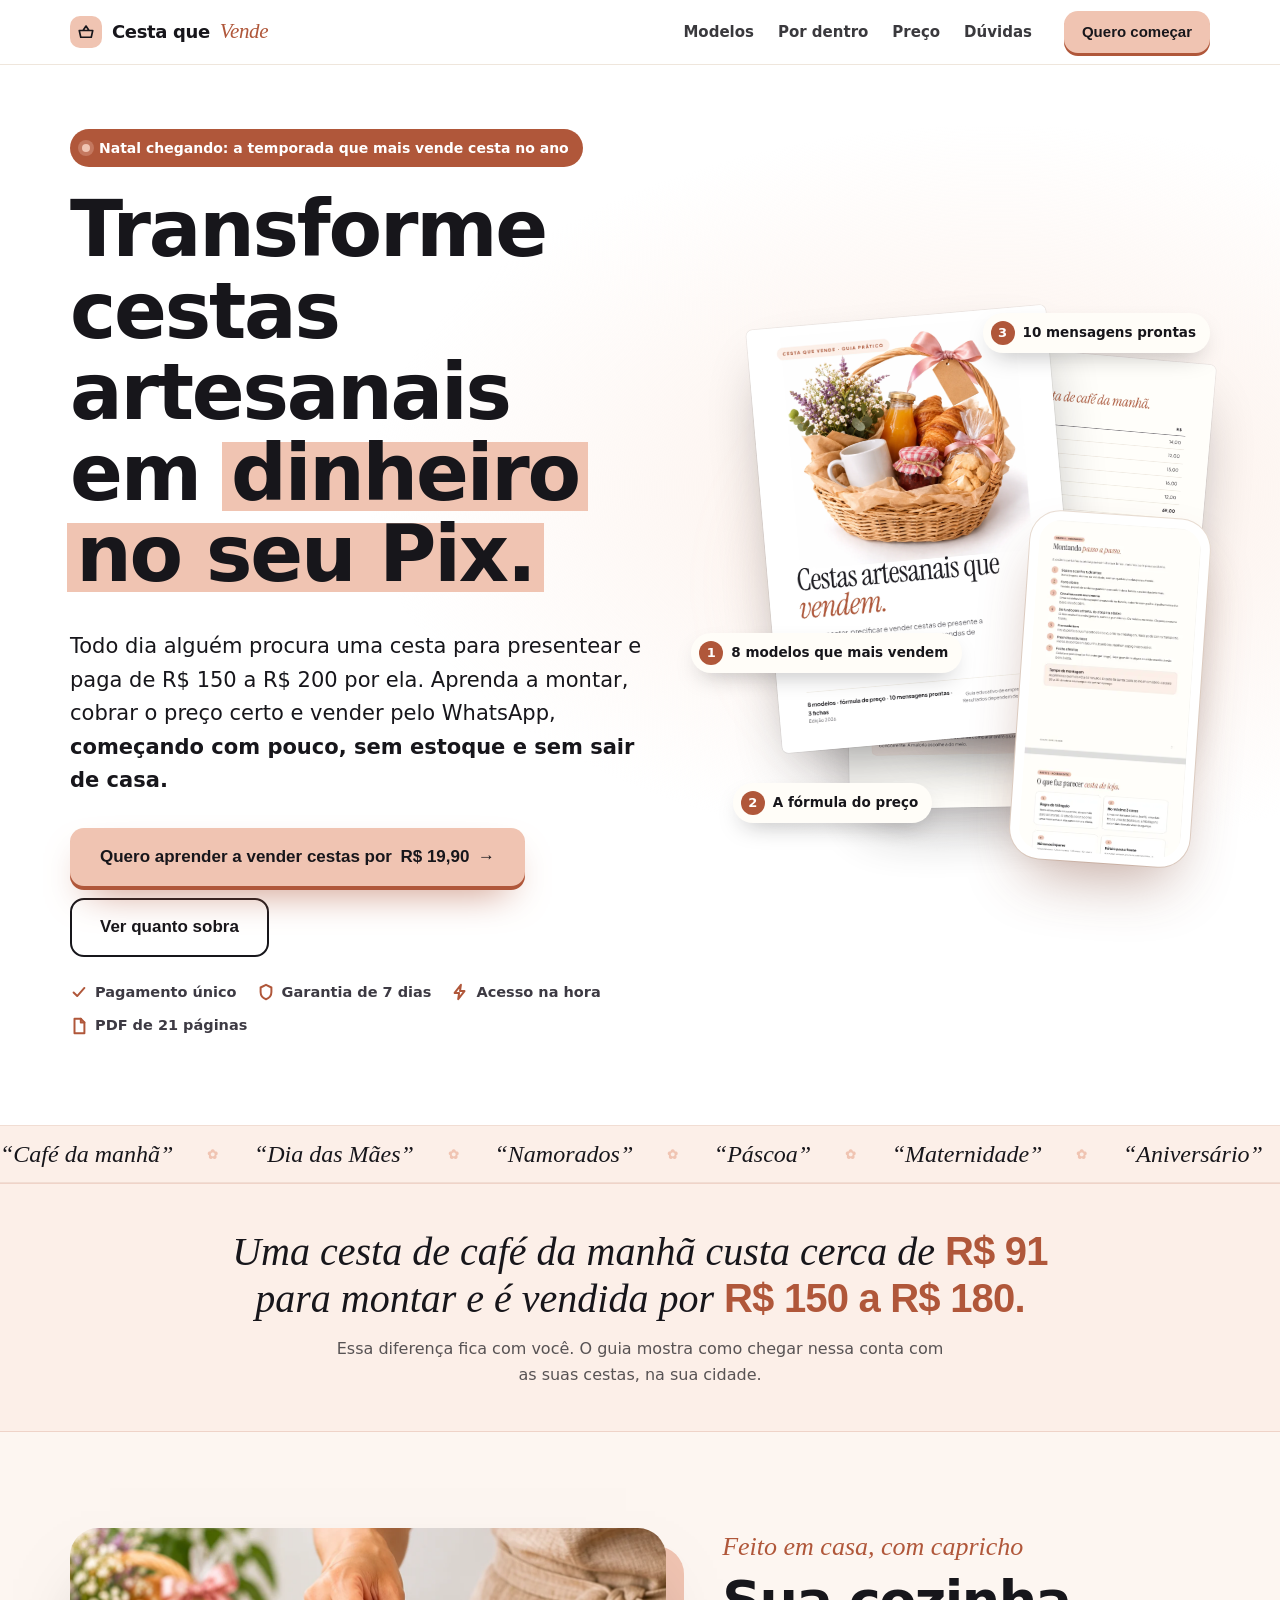
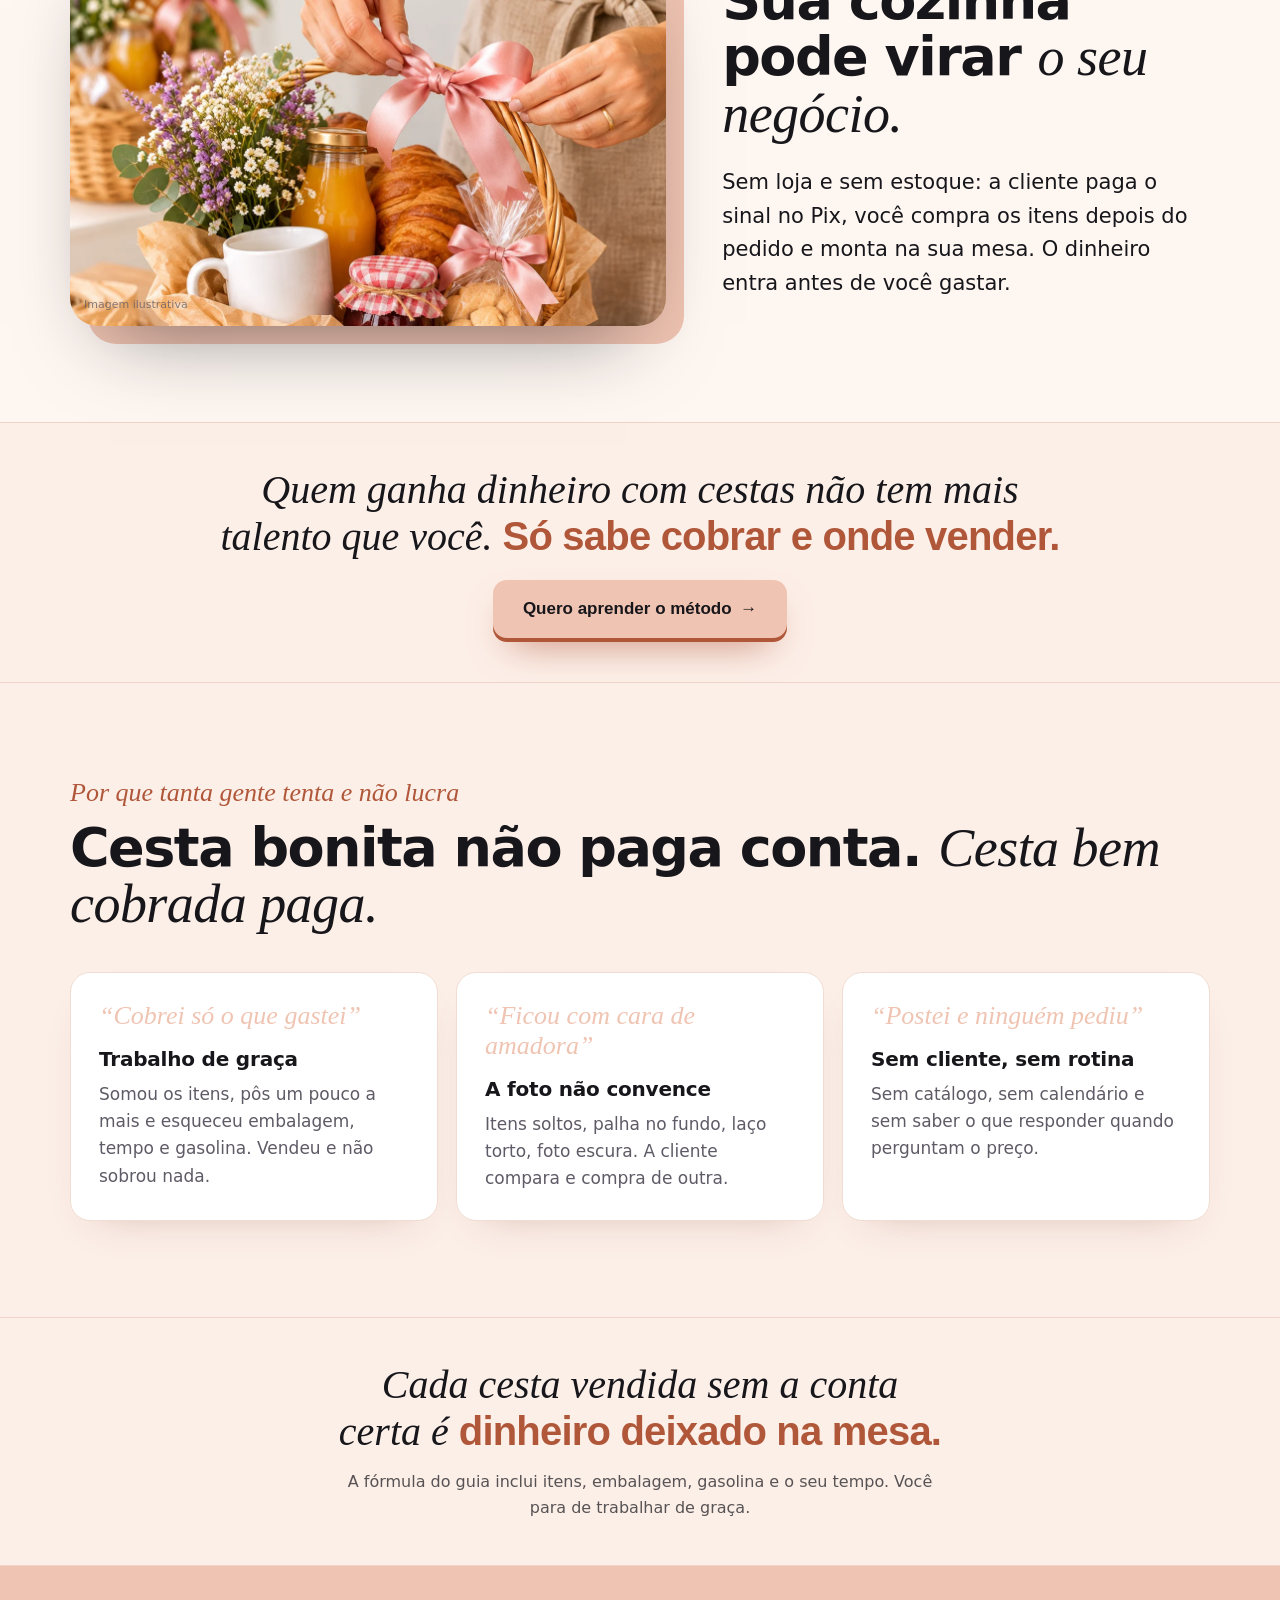
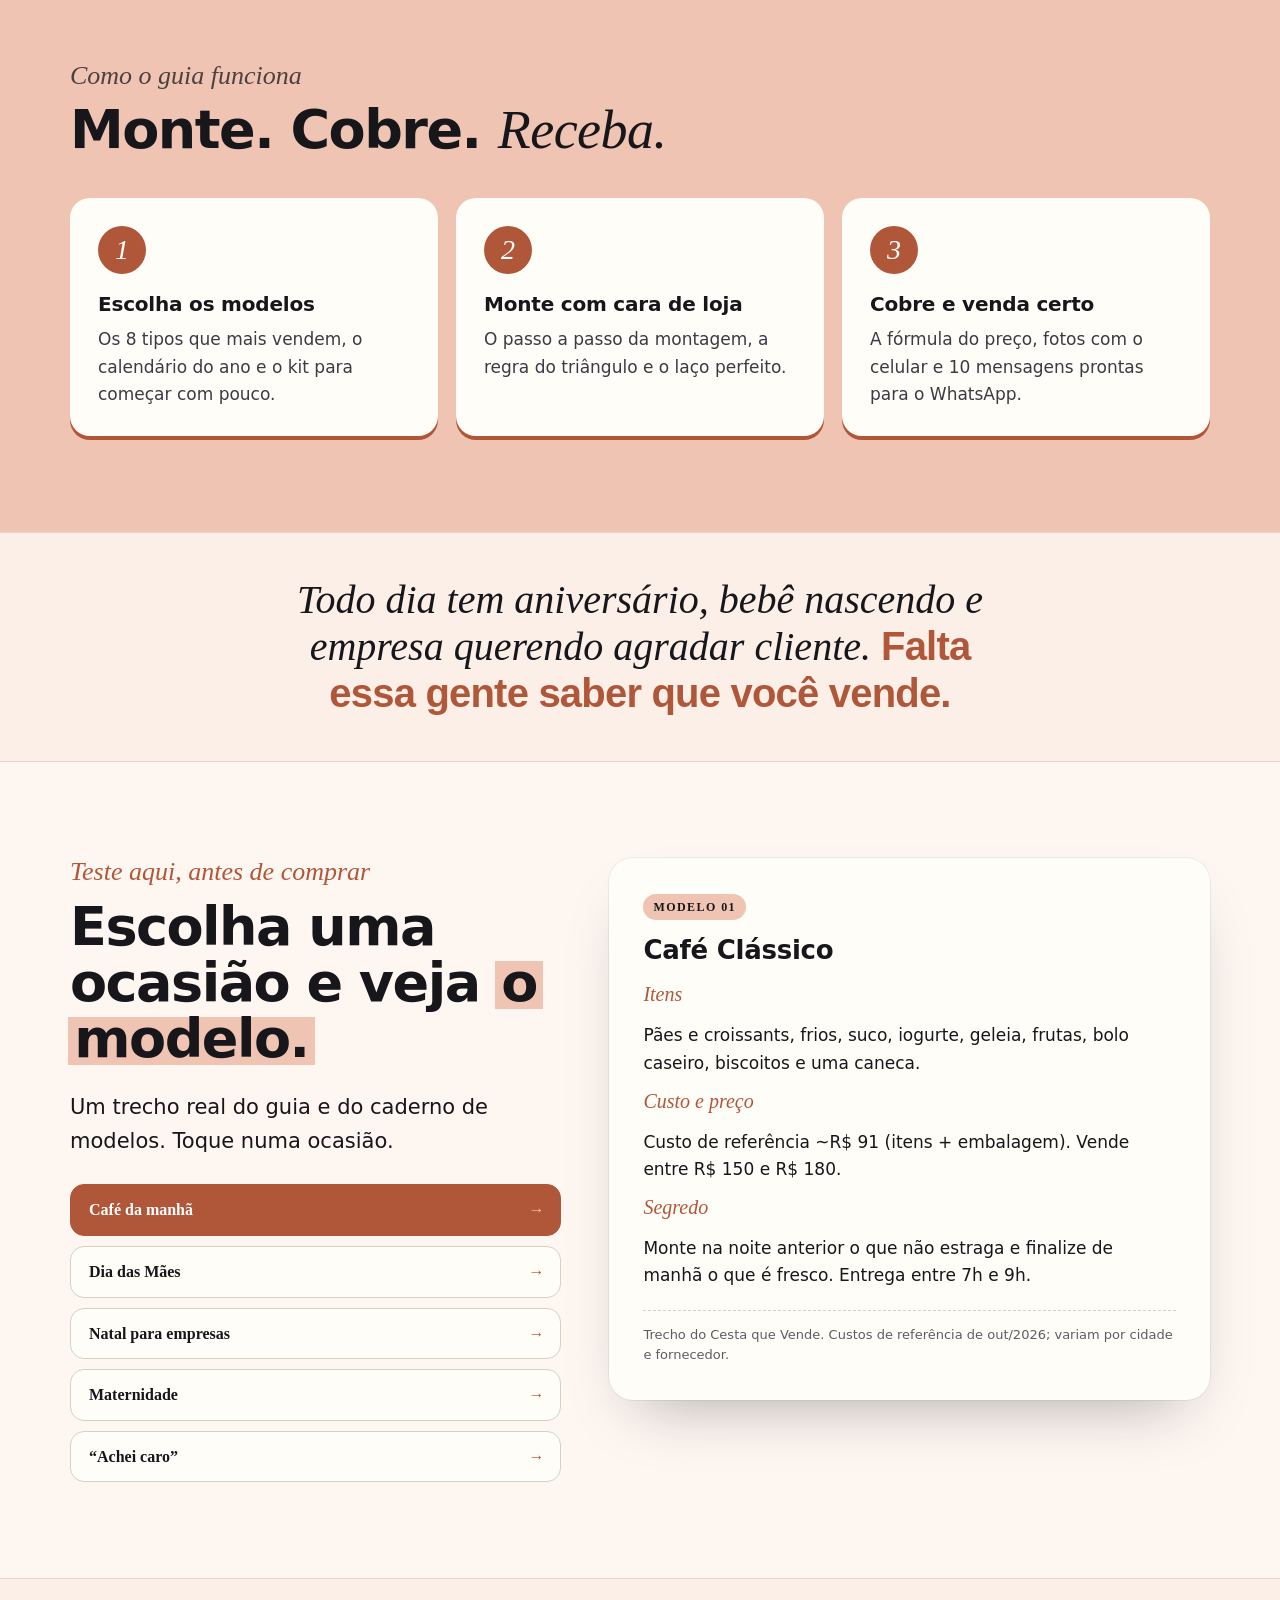
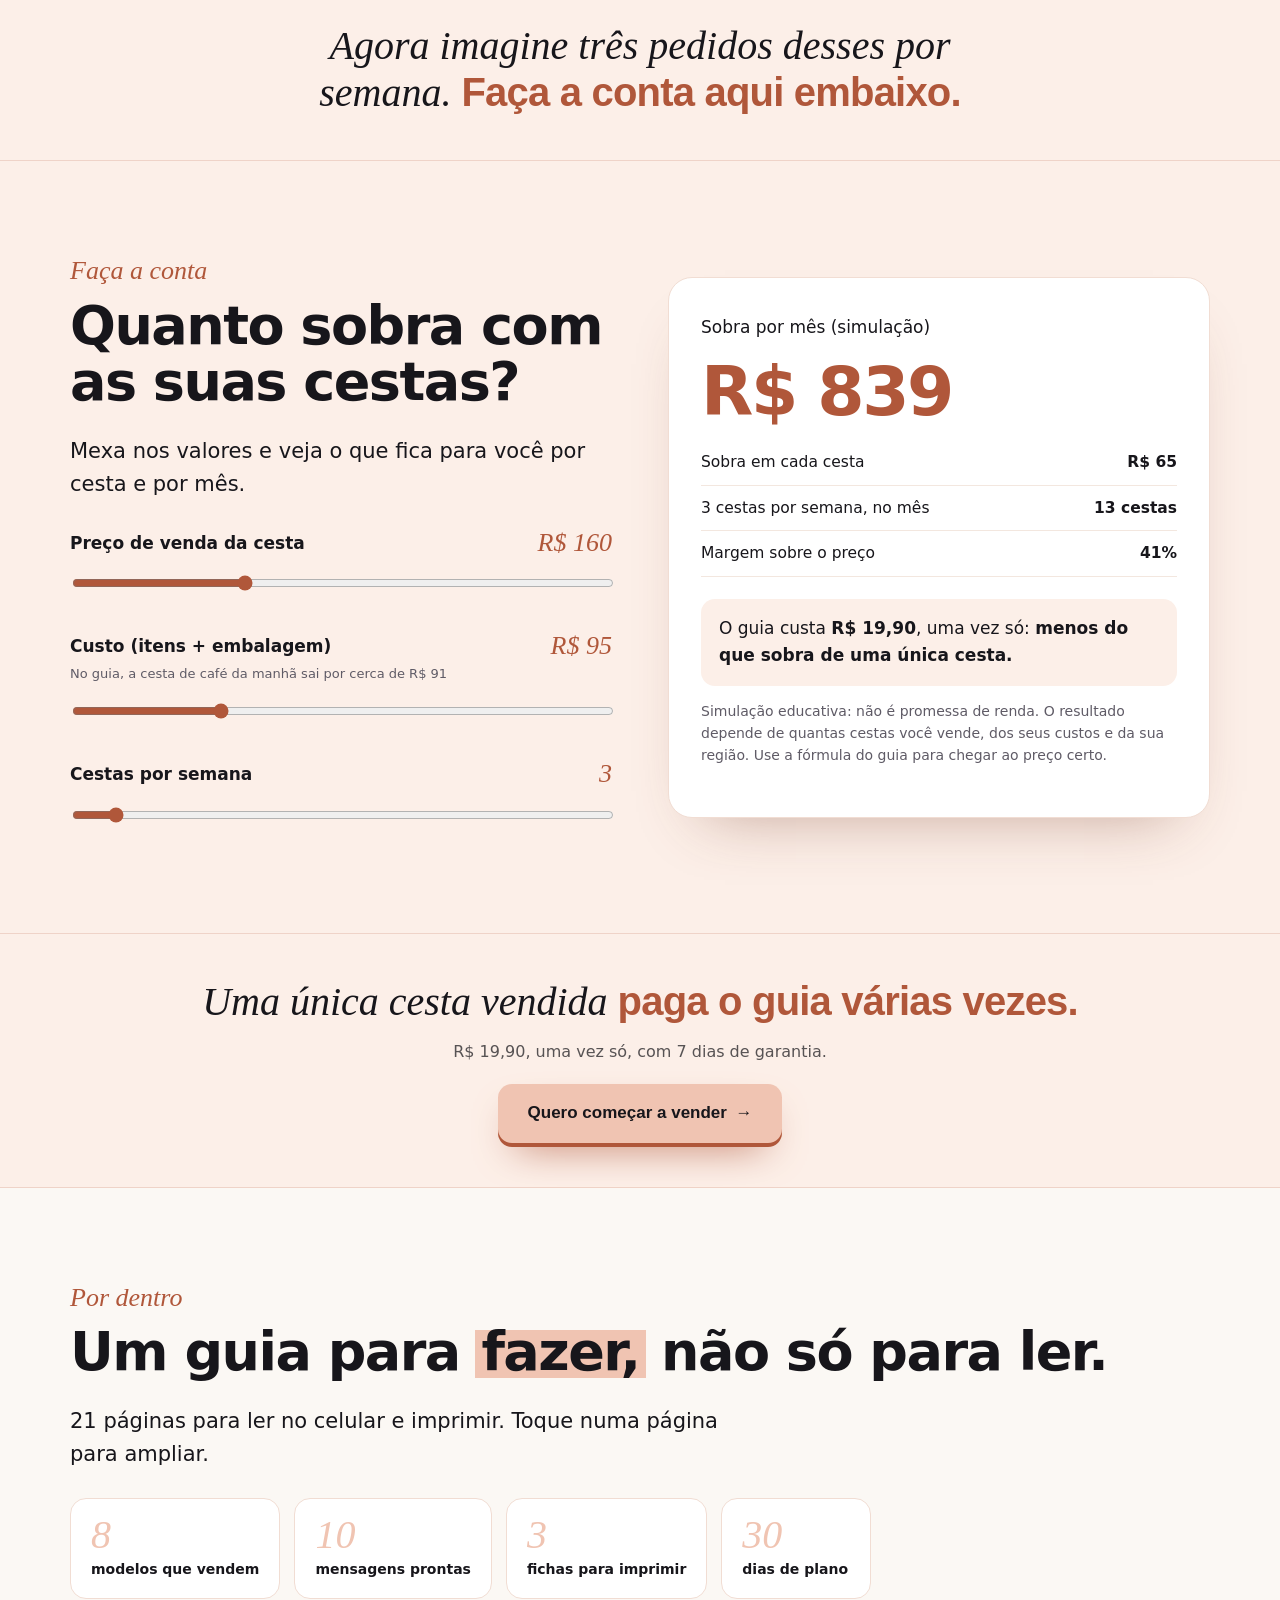
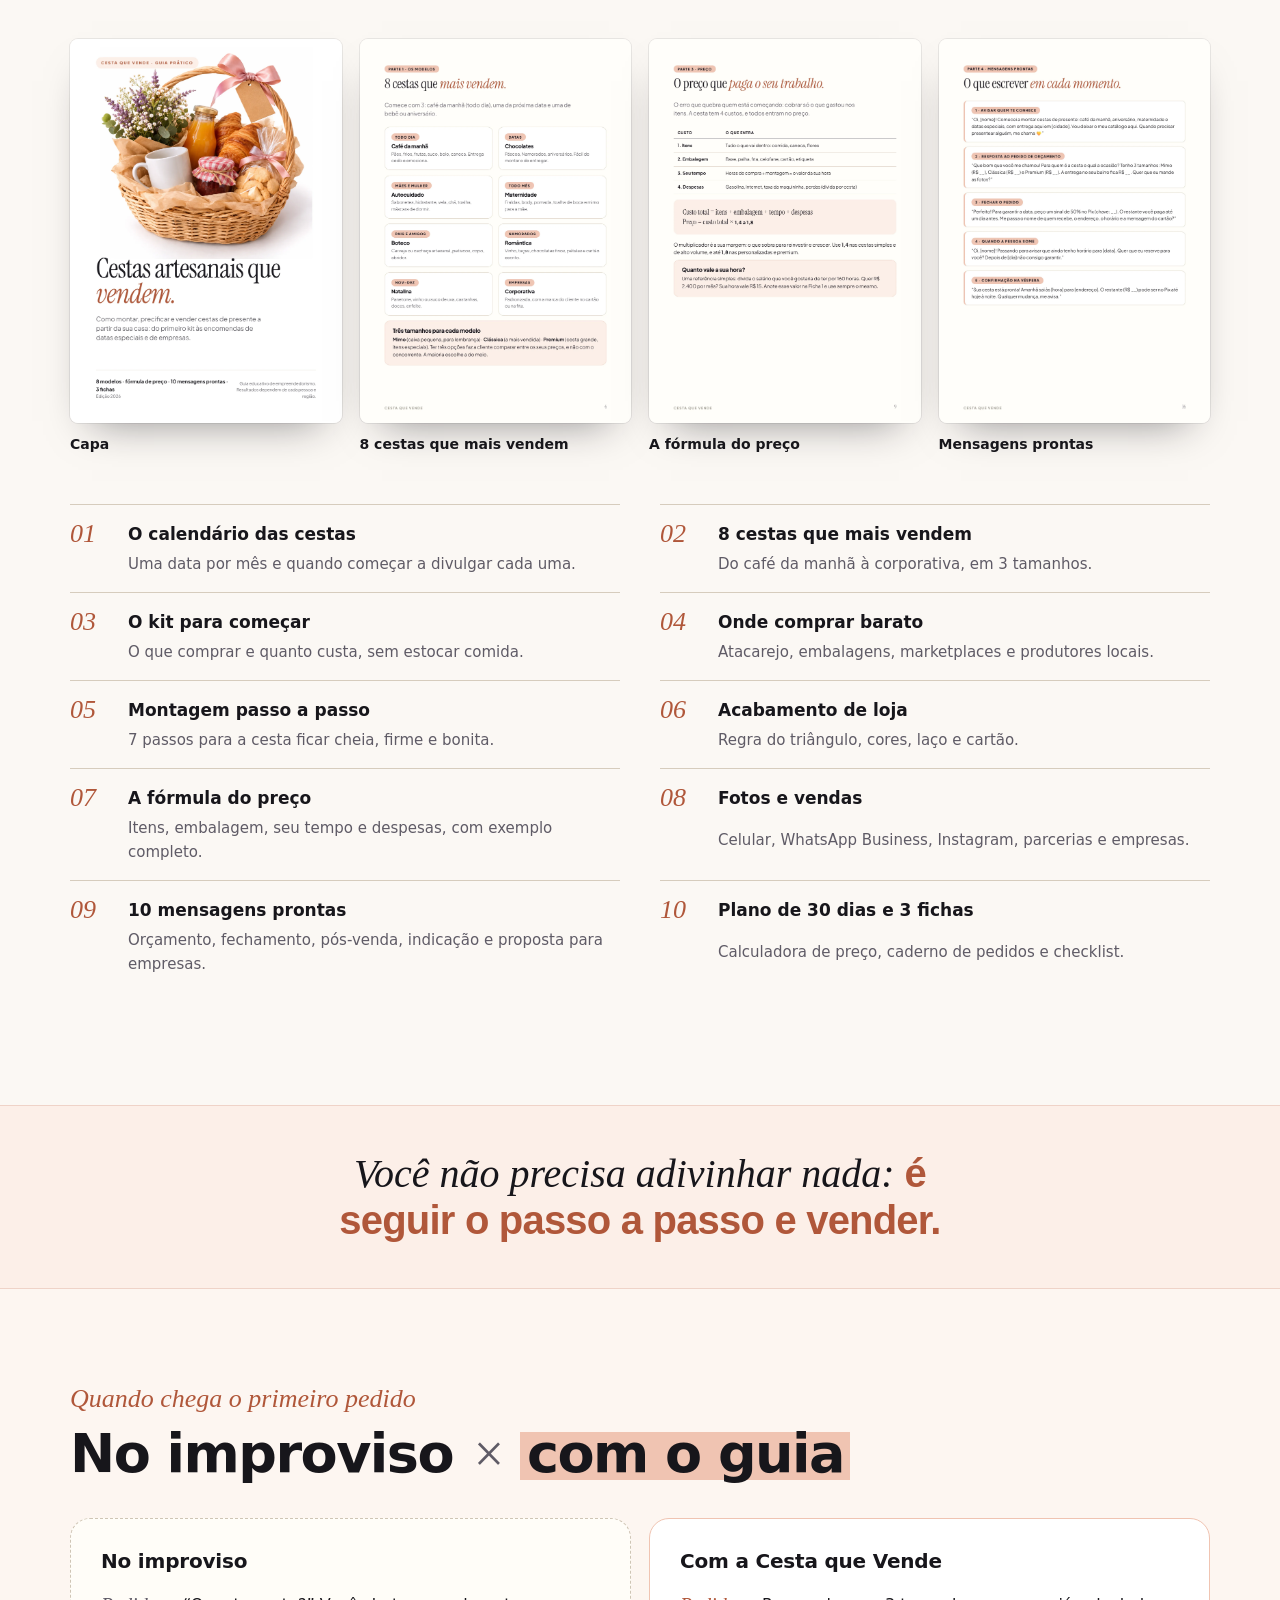
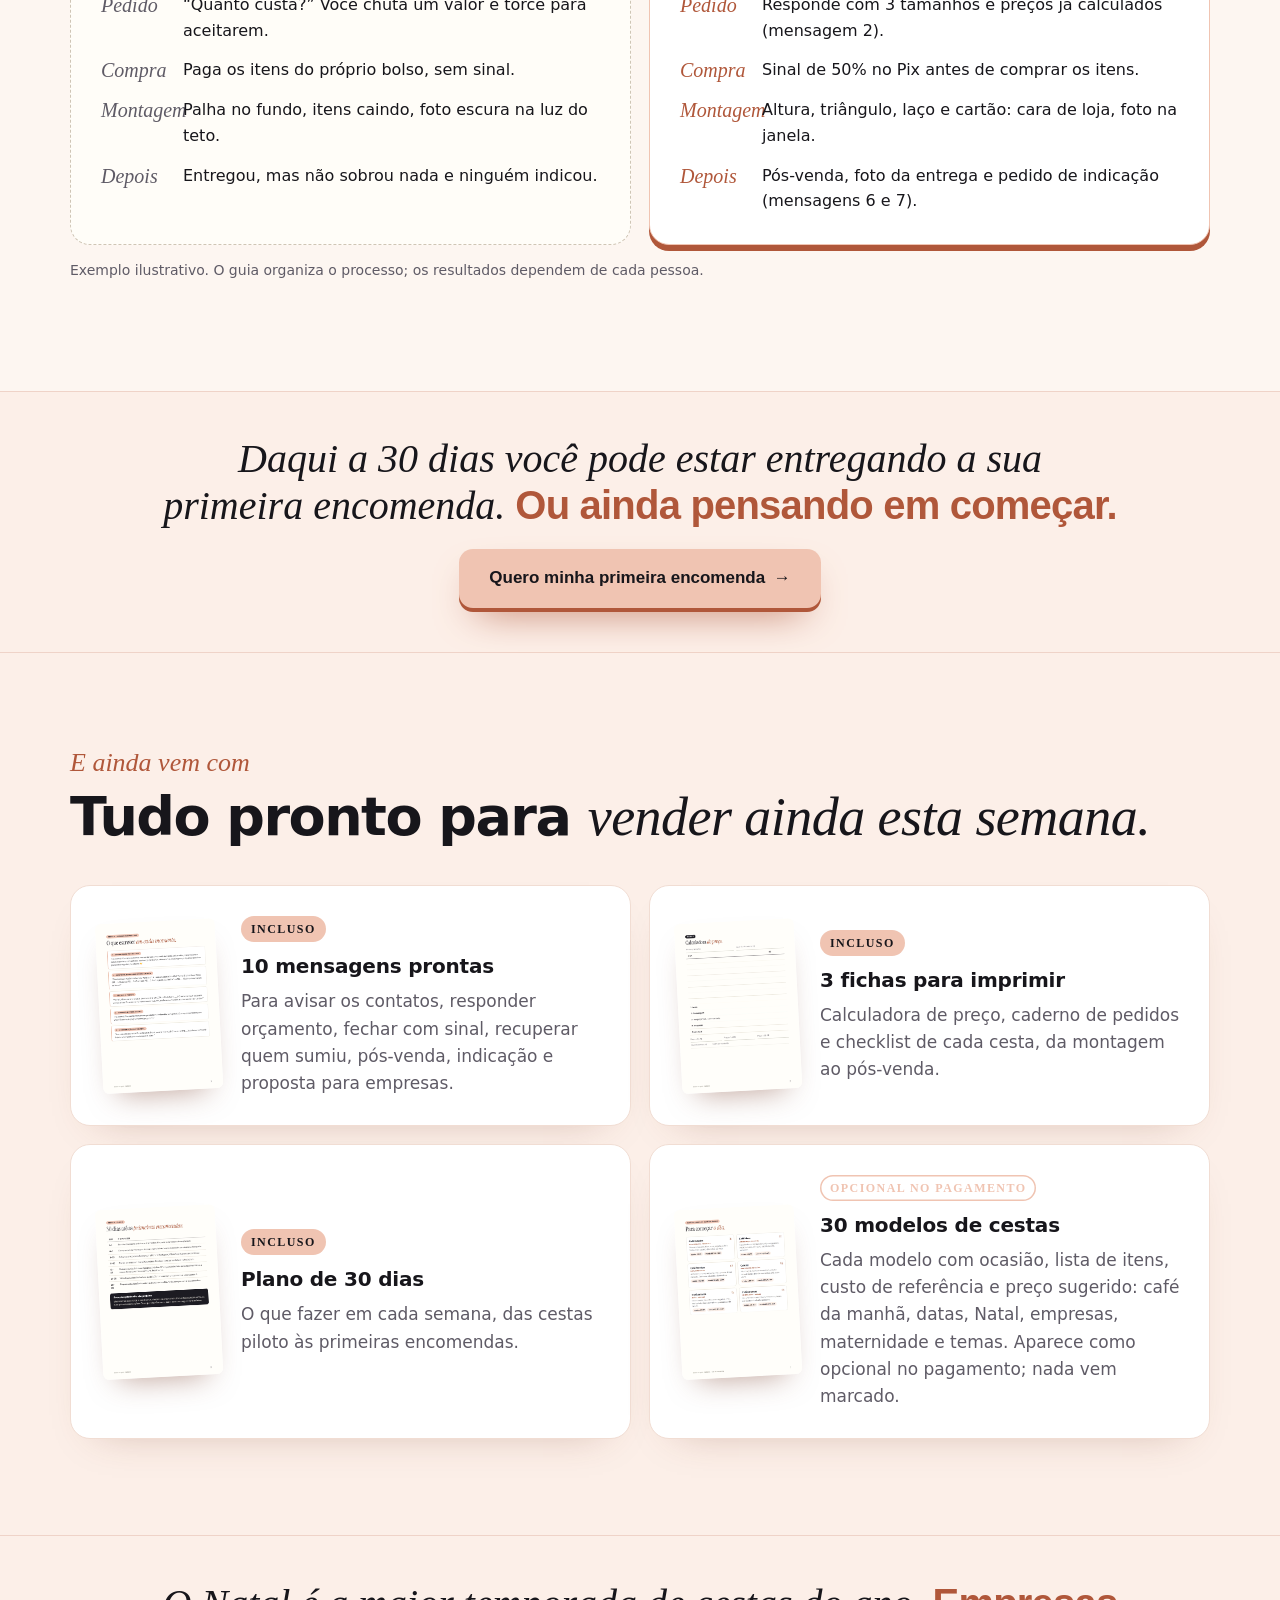
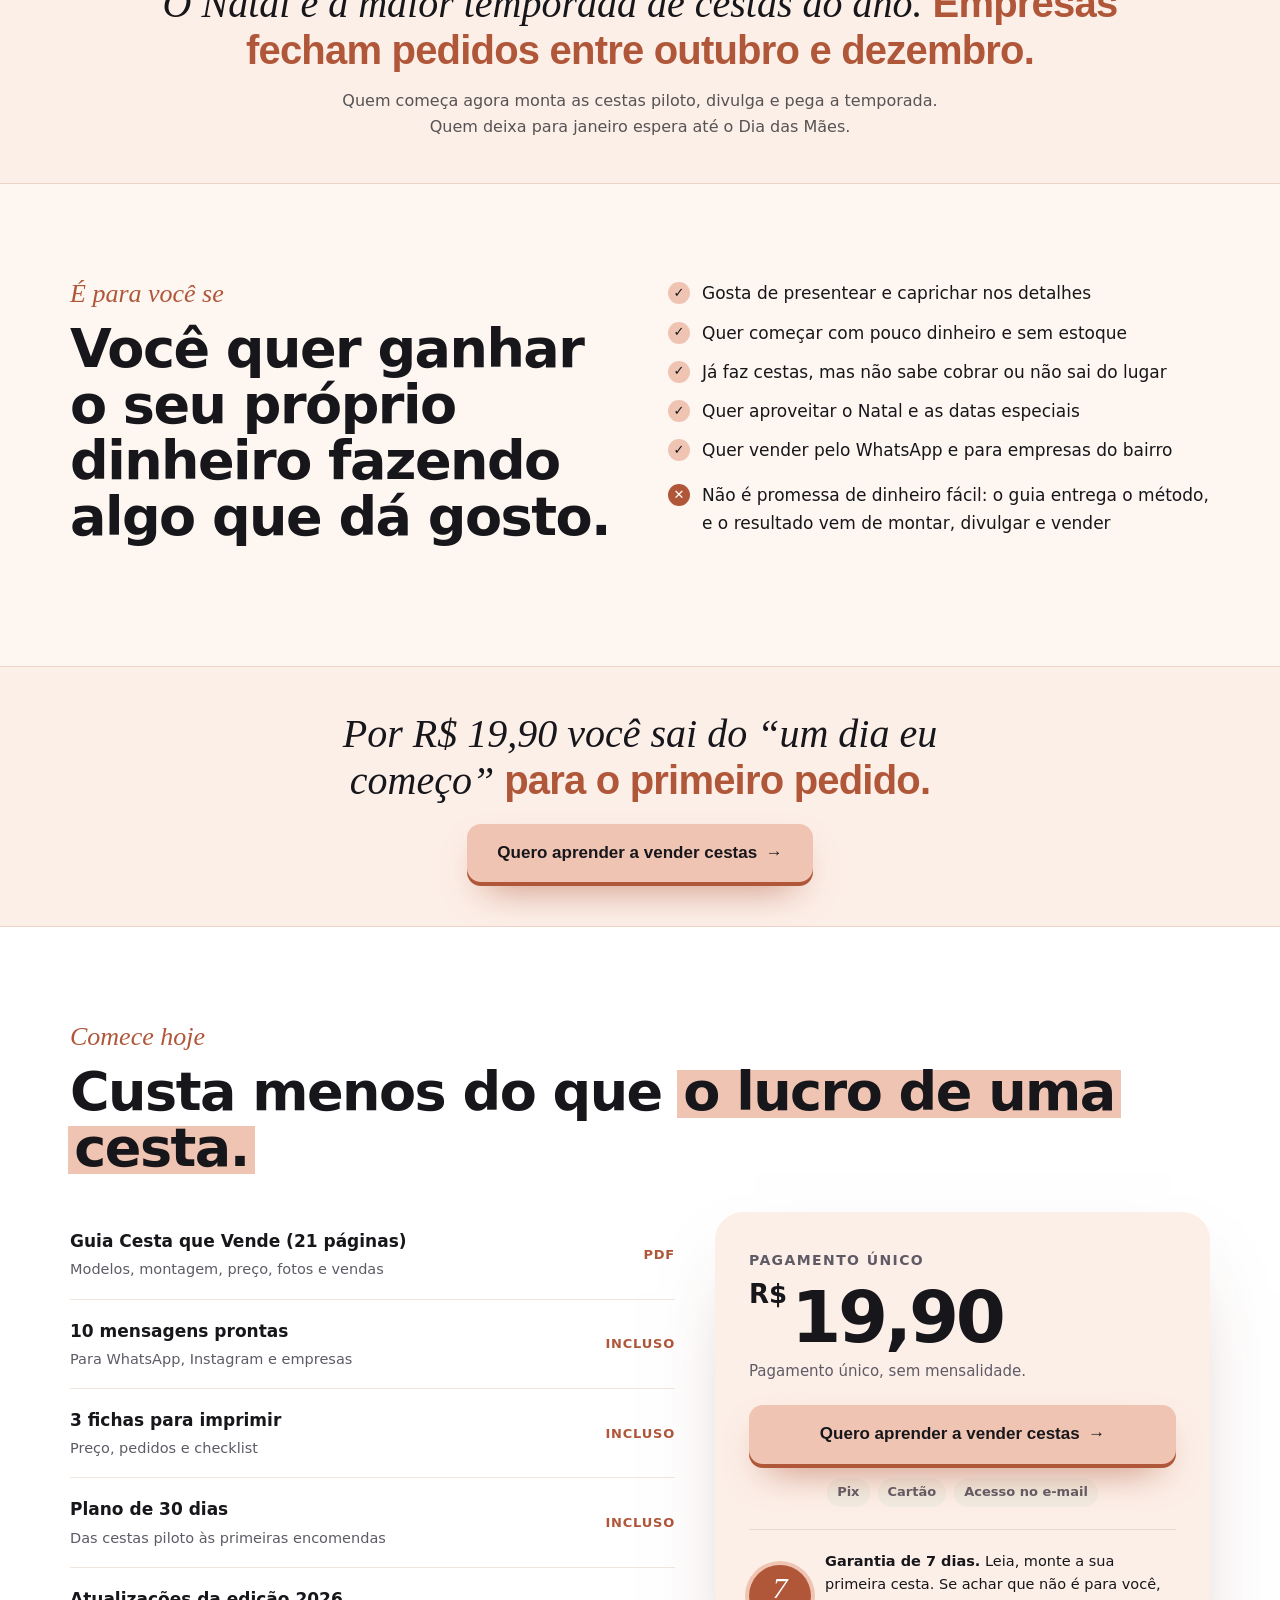
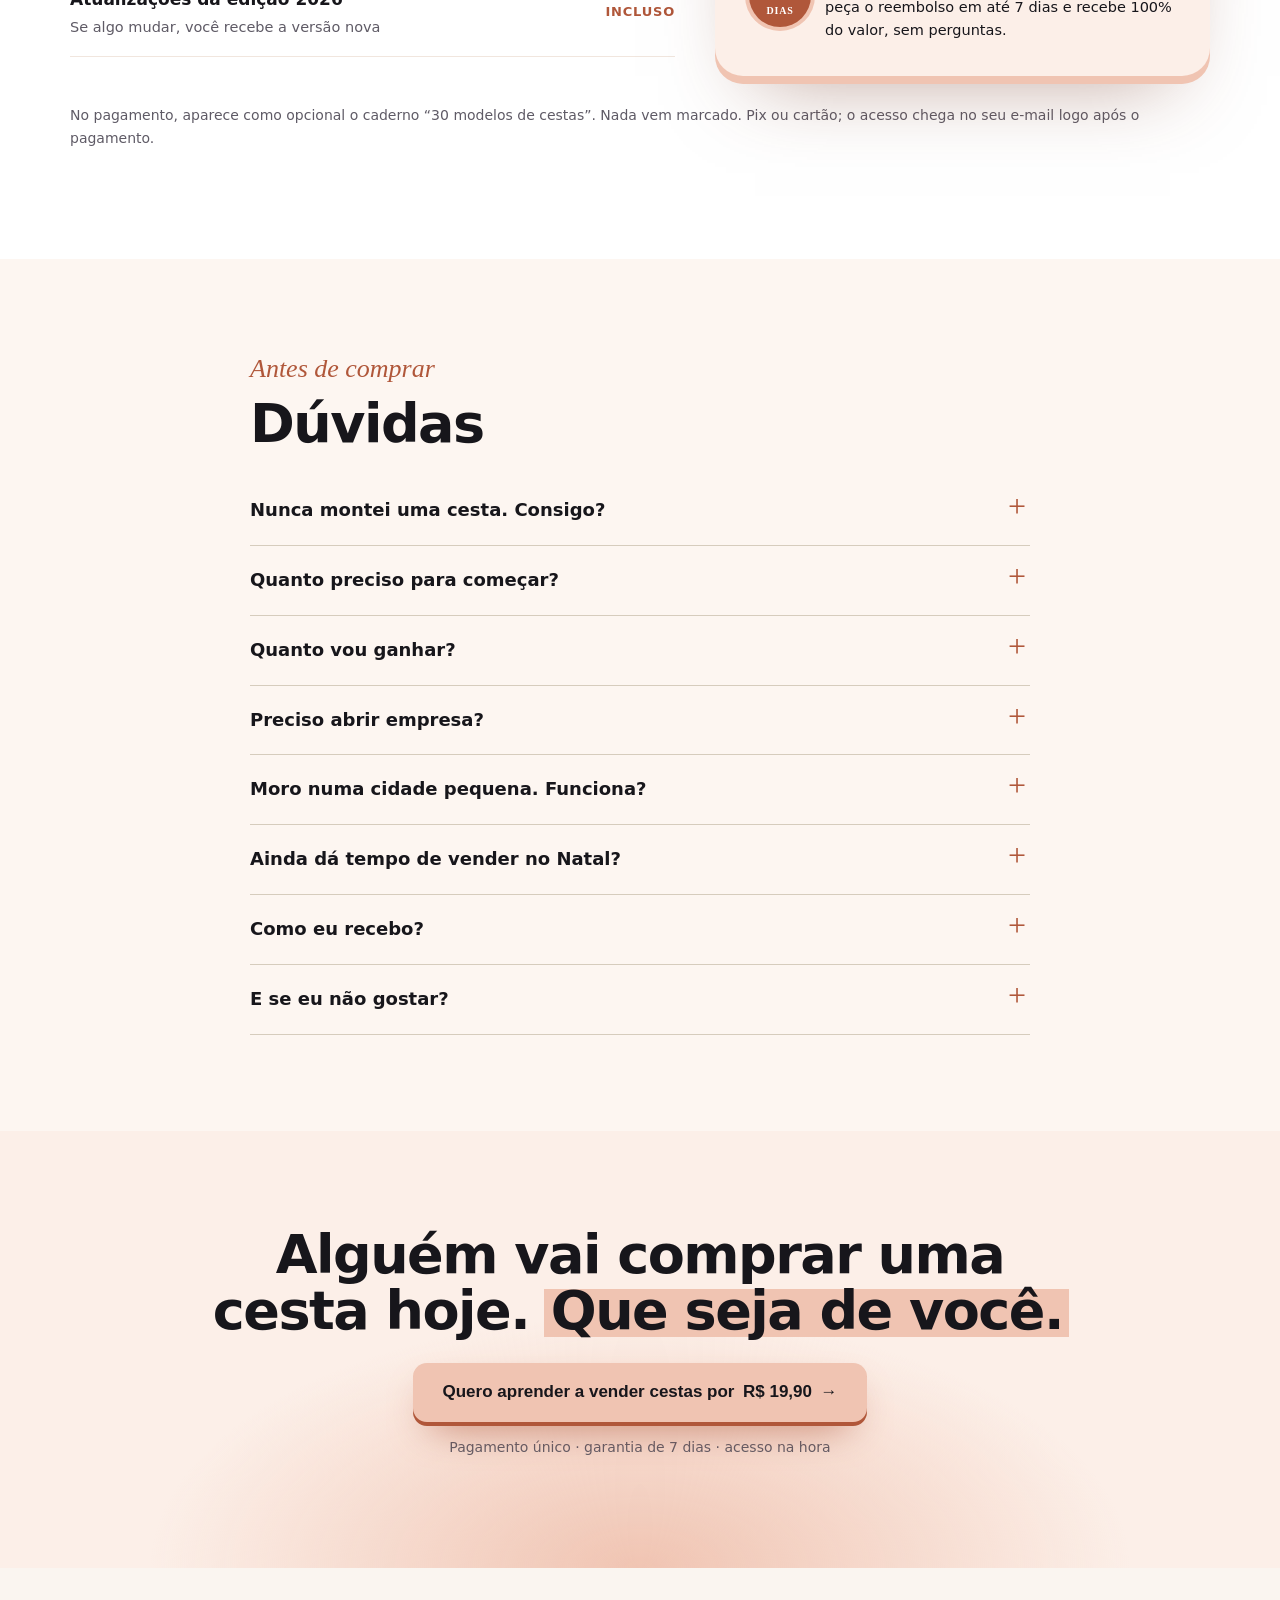
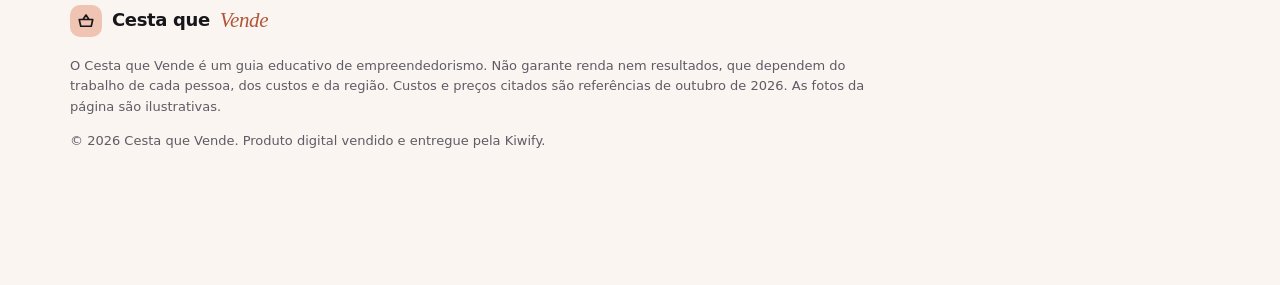
==== commit e13b8ea3: "Cesta que Vende: ganchos de conversão + proteção anti-cópia - Página reescrita com faixas de gancho " ====
--- a/cesta-que-vende/index.html
+++ b/cesta-que-vende/index.html
@@ -5,6 +5,8 @@
 <meta name="viewport" content="width=device-width, initial-scale=1">
 <title>Cesta que Vende | Como montar, precificar e vender cestas artesanais</title>
 <meta name="description" content="O guia prático para ganhar dinheiro com cestas de presente feitas em casa: os modelos que mais vendem, montagem com acabamento de loja, a fórmula do preço e mensagens prontas para vender pelo WhatsApp.">
+<meta name="robots" content="noai, noimageai, noarchive, nocache">
+<link rel="canonical" href="https://dlmidiasmkt.github.io/guias/cesta-que-vende/">
 <meta property="og:title" content="Cesta que Vende | Como montar, precificar e vender cestas artesanais">
 <meta property="og:description" content="O guia prático para ganhar dinheiro com cestas de presente feitas em casa: os modelos que mais vendem, montagem com acabamento de loja, a fórmula do preço e mensagens prontas para vender pelo WhatsApp.">
 <meta property="og:image" content="img/guia-p01.webp">
@@ -14,7 +16,7 @@
 <link rel="preconnect" href="https://fonts.googleapis.com">
 <link rel="preconnect" href="https://fonts.gstatic.com" crossorigin>
 <link href="https://fonts.googleapis.com/css2?family=Instrument+Serif:ital@0;1&family=Plus+Jakarta+Sans:wght@400;500;600;700;800&display=swap" rel="stylesheet">
-<link rel="stylesheet" href="vendas.css?v=mvwaw46l">
+<link rel="stylesheet" href="vendas.css?v=mvznlphi">
 <style>:root { --marca: #f0c4b2; --marca-esc: #b0573a; --marca-claro: #fcefe8; }</style>
 <script>document.documentElement.classList.add("js");</script>
 </head>
@@ -24,7 +26,7 @@
   <div class="caixa topo-in">
     <a href="#" class="logo" aria-label="Cesta que Vende, início"><i><svg viewBox="0 0 24 24" aria-hidden="true"><path d="M3 10h18l-2 9H5zM8 10l4-6 4 6"/></svg></i>Cesta que <b>Vende</b></a>
     <nav class="menu" aria-label="Seções"><a href="#teste">Modelos</a><a href="#dentro">Por dentro</a><a href="#oferta">Preço</a><a href="#duvidas">Dúvidas</a></nav>
-    <a href="#oferta" class="btn btn-p btn-sm" data-checkout>Quero o guia</a>
+    <a href="#oferta" class="btn btn-p btn-sm" data-checkout>Quero começar</a>
   </div>
 </header>
 
@@ -32,12 +34,12 @@
   <section class="heroi">
     <div class="caixa heroi-in">
       <div>
-        <span class="selo"><i class="ponto" aria-hidden="true"></i>O Natal é a maior temporada de cestas do ano</span>
-        <h1>Cestas artesanais que <mark>vendem.</mark></h1>
-        <p class="lead">Monte cestas de presente na sua casa, cobre o preço certo e venda pelo WhatsApp. <strong>Do primeiro kit às encomendas de datas especiais e de empresas.</strong></p>
+        <span class="selo"><i class="ponto" aria-hidden="true"></i>Natal chegando: a temporada que mais vende cesta no ano</span>
+        <h1>Transforme cestas artesanais em <mark>dinheiro no seu Pix.</mark></h1>
+        <p class="lead">Todo dia alguém procura uma cesta para presentear e paga de R$ 150 a R$ 200 por ela. Aprenda a montar, cobrar o preço certo e vender pelo WhatsApp, <strong>começando com pouco, sem estoque e sem sair de casa.</strong></p>
         <div class="acoes">
-          <a href="#oferta" class="btn btn-p btn-g " data-checkout>Quero o guia por <span data-preco>R$ 19.9</span> <span aria-hidden="true">→</span></a>
-          <a href="#teste" class="btn btn-s">Ver um modelo</a>
+          <a href="#oferta" class="btn btn-p btn-g " data-checkout>Quero aprender a vender cestas por <span data-preco>R$ 19.9</span> <span aria-hidden="true">→</span></a>
+          <a href="#teste" class="btn btn-s">Ver quanto sobra</a>
         </div>
         <ul class="confianca" aria-label="Condições">
           <li><svg viewBox="0 0 20 20" aria-hidden="true"><path d="M4 10.5l4 4 8-9"/></svg>Pagamento único</li><li><svg viewBox="0 0 20 20" aria-hidden="true"><path d="M10 2l6 3v5c0 4-3 7-6 8-3-1-6-4-6-8V5z"/></svg>Garantia de 7 dias</li><li><svg viewBox="0 0 20 20" aria-hidden="true"><path d="M11 2L4 11h5l-1 7 7-9h-5z"/></svg>Acesso na hora</li><li><svg viewBox="0 0 20 20" aria-hidden="true"><path d="M5 2h7l4 4v12H5z"/><path d="M12 2v4h4"/></svg>PDF de 21 páginas</li>
@@ -56,33 +58,41 @@
 
   <div class="fita" aria-hidden="true"><div class="fita-trilho"><span>“Café da manhã”</span><b>✿</b><span>“Dia das Mães”</span><b>✿</b><span>“Namorados”</span><b>✿</b><span>“Páscoa”</span><b>✿</b><span>“Maternidade”</span><b>✿</b><span>“Aniversário”</span><b>✿</b><span>“Natal”</span><b>✿</b><span>“Empresas”</span><b>✿</b><span>“Café da manhã”</span><b>✿</b><span>“Dia das Mães”</span><b>✿</b><span>“Namorados”</span><b>✿</b><span>“Páscoa”</span><b>✿</b><span>“Maternidade”</span><b>✿</b><span>“Aniversário”</span><b>✿</b><span>“Natal”</span><b>✿</b><span>“Empresas”</span><b>✿</b></div></div>
 
+
+  <aside class="gancho"><div class="caixa gancho-in rv"><p class="gancho-t">Uma cesta de café da manhã custa cerca de <b>R$ 91</b> para montar e é vendida por <b>R$ 150 a R$ 180.</b></p><p class="gancho-p">Essa diferença fica com você. O guia mostra como chegar nessa conta com as suas cestas, na sua cidade.</p></div></aside>
   <section class="creme foto-sec">
     <div class="caixa foto-in">
       <figure class="foto rv"><img src="img/foto.webp" alt="Mãos finalizando o laço de uma cesta de café da manhã sobre a mesa" width="1200" height="800" loading="lazy"><figcaption>Imagem ilustrativa</figcaption></figure>
       <div>
         <span class="sobre">Feito em casa, com capricho</span>
-        <h2 class="rv">Uma mesa, um laço bem feito <em>e um bom preço.</em></h2>
-        <p class="lead">Você não precisa de loja nem de estoque. Compra os itens depois do pedido, com sinal pago, e monta na sua cozinha.</p>
-      </div>
-    </div>
-  </section>
-
+        <h2 class="rv">Sua cozinha pode virar <em>o seu negócio.</em></h2>
+        <p class="lead">Sem loja e sem estoque: a cliente paga o sinal no Pix, você compra os itens depois do pedido e monta na sua mesa. O dinheiro entra antes de você gastar.</p>
+      </div>
+    </div>
+  </section>
+
+
+  <aside class="gancho"><div class="caixa gancho-in rv"><p class="gancho-t">Quem ganha dinheiro com cestas não tem mais talento que você. <b>Só sabe cobrar e onde vender.</b></p><a href="#oferta" class="btn btn-p btn-g " data-checkout>Quero aprender o método <span aria-hidden="true">→</span></a></div></aside>
   <section class="escuro">
     <div class="caixa">
-      <span class="sobre">Por que tanta gente desiste</span>
-      <h2 class="rv">Cesta bonita não basta. <em>Tem que dar lucro.</em></h2>
+      <span class="sobre">Por que tanta gente tenta e não lucra</span>
+      <h2 class="rv">Cesta bonita não paga conta. <em>Cesta bem cobrada paga.</em></h2>
       <div class="cartoes"><article class="cartao rv"><span class="aspas">“Cobrei só o que gastei”</span><h3>Trabalho de graça</h3><p>Somou os itens, pôs um pouco a mais e esqueceu embalagem, tempo e gasolina. Vendeu e não sobrou nada.</p></article><article class="cartao rv"><span class="aspas">“Ficou com cara de amadora”</span><h3>A foto não convence</h3><p>Itens soltos, palha no fundo, laço torto, foto escura. A cliente compara e compra de outra.</p></article><article class="cartao rv"><span class="aspas">“Postei e ninguém pediu”</span><h3>Sem cliente, sem rotina</h3><p>Sem catálogo, sem calendário e sem saber o que responder quando perguntam o preço.</p></article></div>
     </div>
   </section>
 
+
+  <aside class="gancho"><div class="caixa gancho-in rv"><p class="gancho-t">Cada cesta vendida sem a conta certa é <b>dinheiro deixado na mesa.</b></p><p class="gancho-p">A fórmula do guia inclui itens, embalagem, gasolina e o seu tempo. Você para de trabalhar de graça.</p></div></aside>
   <section class="cor" id="como">
     <div class="caixa">
       <span class="sobre">Como o guia funciona</span>
-      <h2 class="rv">Monte. Calcule. <em>Venda.</em></h2>
+      <h2 class="rv">Monte. Cobre. <em>Receba.</em></h2>
       <ol class="passos"><li class="rv"><span class="num">1</span><h3>Escolha os modelos</h3><p>Os 8 tipos que mais vendem, o calendário do ano e o kit para começar com pouco.</p></li><li class="rv"><span class="num">2</span><h3>Monte com cara de loja</h3><p>O passo a passo da montagem, a regra do triângulo e o laço perfeito.</p></li><li class="rv"><span class="num">3</span><h3>Cobre e venda certo</h3><p>A fórmula do preço, fotos com o celular e 10 mensagens prontas para o WhatsApp.</p></li></ol>
     </div>
   </section>
 
+
+  <aside class="gancho"><div class="caixa gancho-in rv"><p class="gancho-t">Todo dia tem aniversário, bebê nascendo e empresa querendo agradar cliente. <b>Falta essa gente saber que você vende.</b></p></div></aside>
   <section class="creme" id="teste">
     <div class="caixa demo">
       <div>
@@ -95,6 +105,8 @@
     </div>
   </section>
 
+
+  <aside class="gancho"><div class="caixa gancho-in rv"><p class="gancho-t">Agora imagine três pedidos desses por semana. <b>Faça a conta aqui embaixo.</b></p></div></aside>
   <section class="escuro" id="calculadora">
     <div class="caixa calc">
       <div>
@@ -113,6 +125,8 @@
     </div>
   </section>
 
+
+  <aside class="gancho"><div class="caixa gancho-in rv"><p class="gancho-t">Uma única cesta vendida <b>paga o guia várias vezes.</b></p><p class="gancho-p">R$ 19,90, uma vez só, com 7 dias de garantia.</p><a href="#oferta" class="btn btn-p btn-g " data-checkout>Quero começar a vender <span aria-hidden="true">→</span></a></div></aside>
   <section class="estudio" id="dentro">
     <div class="caixa">
       <span class="sobre">Por dentro</span>
@@ -124,6 +138,8 @@
     </div>
   </section>
 
+
+  <aside class="gancho"><div class="caixa gancho-in rv"><p class="gancho-t">Você não precisa adivinhar nada: <b>é seguir o passo a passo e vender.</b></p></div></aside>
   <section class="creme">
     <div class="caixa">
       <span class="sobre">Quando chega o primeiro pedido</span>
@@ -136,32 +152,38 @@
     </div>
   </section>
 
+
+  <aside class="gancho"><div class="caixa gancho-in rv"><p class="gancho-t">Daqui a 30 dias você pode estar entregando a sua primeira encomenda. <b>Ou ainda pensando em começar.</b></p><a href="#oferta" class="btn btn-p btn-g " data-checkout>Quero minha primeira encomenda <span aria-hidden="true">→</span></a></div></aside>
   <section class="escuro" id="bonus">
     <div class="caixa">
       <span class="sobre">E ainda vem com</span>
-      <h2 class="rv">Tudo pronto para <em>começar hoje.</em></h2>
+      <h2 class="rv">Tudo pronto para <em>vender ainda esta semana.</em></h2>
       <div class="bonus"><article class="cartao rv"><img src="img/guia-p14.webp" alt="" loading="lazy" width="240" height="339"><div><span class="tag ">Incluso</span><h3>10 mensagens prontas</h3><p>Para avisar os contatos, responder orçamento, fechar com sinal, recuperar quem sumiu, pós-venda, indicação e proposta para empresas.</p></div></article><article class="cartao rv"><img src="img/guia-p19.webp" alt="" loading="lazy" width="240" height="339"><div><span class="tag ">Incluso</span><h3>3 fichas para imprimir</h3><p>Calculadora de preço, caderno de pedidos e checklist de cada cesta, da montagem ao pós-venda.</p></div></article><article class="cartao rv"><img src="img/guia-p18.webp" alt="" loading="lazy" width="240" height="339"><div><span class="tag ">Incluso</span><h3>Plano de 30 dias</h3><p>O que fazer em cada semana, das cestas piloto às primeiras encomendas.</p></div></article><article class="cartao rv"><img src="img/modelos-p02.webp" alt="" loading="lazy" width="240" height="339"><div><span class="tag esc">Opcional no pagamento</span><h3>30 modelos de cestas</h3><p>Cada modelo com ocasião, lista de itens, custo de referência e preço sugerido: café da manhã, datas, Natal, empresas, maternidade e temas. Aparece como opcional no pagamento; nada vem marcado.</p></div></article></div>
     </div>
   </section>
 
+
+  <aside class="gancho"><div class="caixa gancho-in rv"><p class="gancho-t">O Natal é a maior temporada de cestas do ano. <b>Empresas fecham pedidos entre outubro e dezembro.</b></p><p class="gancho-p">Quem começa agora monta as cestas piloto, divulga e pega a temporada. Quem deixa para janeiro espera até o Dia das Mães.</p></div></aside>
   <section class="creme">
     <div class="caixa duas">
-      <div><span class="sobre">É para você se</span><h2 class="rv">Você quer uma renda extra com algo que dá gosto de fazer.</h2></div>
+      <div><span class="sobre">É para você se</span><h2 class="rv">Você quer ganhar o seu próprio dinheiro fazendo algo que dá gosto.</h2></div>
       <div><ul class="lista sim"><li>Gosta de presentear e caprichar nos detalhes</li><li>Quer começar com pouco dinheiro e sem estoque</li><li>Já faz cestas, mas não sabe cobrar ou não sai do lugar</li><li>Quer aproveitar o Natal e as datas especiais</li><li>Quer vender pelo WhatsApp e para empresas do bairro</li></ul><ul class="lista nao"><li>Não é promessa de dinheiro fácil: o guia entrega o método, e o resultado vem de montar, divulgar e vender</li></ul></div>
     </div>
   </section>
 
+
+  <aside class="gancho"><div class="caixa gancho-in rv"><p class="gancho-t">Por R$ 19,90 você sai do “um dia eu começo” <b>para o primeiro pedido.</b></p><a href="#oferta" class="btn btn-p btn-g " data-checkout>Quero aprender a vender cestas <span aria-hidden="true">→</span></a></div></aside>
   <section class="oferta-sec" id="oferta">
     <div class="caixa">
       <span class="sobre">Comece hoje</span>
-      <h2>Menos do que <mark>sobra de uma cesta.</mark></h2>
+      <h2>Custa menos do que <mark>o lucro de uma cesta.</mark></h2>
       <div class="oferta">
         <ul class="recebe"><li><div><b>Guia Cesta que Vende (21 páginas)</b><span>Modelos, montagem, preço, fotos e vendas</span></div><em>PDF</em></li><li><div><b>10 mensagens prontas</b><span>Para WhatsApp, Instagram e empresas</span></div><em>Incluso</em></li><li><div><b>3 fichas para imprimir</b><span>Preço, pedidos e checklist</span></div><em>Incluso</em></li><li><div><b>Plano de 30 dias</b><span>Das cestas piloto às primeiras encomendas</span></div><em>Incluso</em></li><li><div><b>Atualizações da edição 2026</b><span>Se algo mudar, você recebe a versão nova</span></div><em>Incluso</em></li></ul>
         <div class="preco-box">
           <span class="de">Pagamento único</span>
           <p class="preco"><small>R$</small><span data-preco-num>19.9</span></p>
           <p class="cond">Pagamento único, sem mensalidade.</p>
-          <a href="#oferta" class="btn btn-p btn-g btn-largo" data-checkout>Quero o guia <span aria-hidden="true">→</span></a>
+          <a href="#oferta" class="btn btn-p btn-g btn-largo" data-checkout>Quero aprender a vender cestas <span aria-hidden="true">→</span></a>
           <div class="pagamento"><span>Pix</span><span>Cartão</span><span>Acesso no e-mail</span></div>
           <div class="garantia"><span class="selo-g" aria-hidden="true">7<small>dias</small></span><p style="margin:0"><b>Garantia de 7 dias.</b> Leia, monte a sua primeira cesta. Se achar que não é para você, peça o reembolso em até 7 dias e recebe 100% do valor, sem perguntas.</p></div>
         </div>
@@ -179,6 +201,7 @@
       <details><summary>Quanto vou ganhar?</summary><p>Depende de quantas cestas você vender, dos seus custos e da sua cidade. O guia mostra como calcular um preço que paga os itens, a embalagem e o seu tempo, e como conseguir os primeiros pedidos. Não prometemos valores.</p></details>
       <details><summary>Preciso abrir empresa?</summary><p>Não para começar. Quando as vendas ficarem frequentes, o guia explica o MEI e os cuidados com alimentos e bebidas.</p></details>
       <details><summary>Moro numa cidade pequena. Funciona?</summary><p>Funciona: aniversário, bebê e datas especiais existem em todo lugar, e em cidade pequena a indicação corre mais rápido. O guia mostra como vender para quem já te conhece e para empresas locais.</p></details>
+      <details><summary>Ainda dá tempo de vender no Natal?</summary><p>Dá. O plano de 30 dias leva das cestas piloto às primeiras encomendas, e o guia mostra quando divulgar e como oferecer cestas para empresas, que fecham pedidos entre outubro e dezembro.</p></details>
       <details><summary>Como eu recebo?</summary><p>Logo depois do pagamento, você recebe no e-mail o acesso à área de membros da Kiwify com o PDF para baixar, ler no celular e imprimir.</p></details>
       <details><summary>E se eu não gostar?</summary><p>Você tem 7 dias de garantia. Se achar que não é para você, pede o reembolso pela própria Kiwify e recebe 100% do valor.</p></details>
     </div>
@@ -186,8 +209,8 @@
 
   <section class="final">
     <div class="caixa">
-      <h2 class="rv">A próxima cesta que alguém vai dar de presente <mark>pode ser a sua.</mark></h2>
-      <a href="#oferta" class="btn btn-p btn-g " data-checkout>Quero o guia por <span data-preco>R$ 19.9</span> <span aria-hidden="true">→</span></a>
+      <h2 class="rv">Alguém vai comprar uma cesta hoje. <mark>Que seja de você.</mark></h2>
+      <a href="#oferta" class="btn btn-p btn-g " data-checkout>Quero aprender a vender cestas por <span data-preco>R$ 19.9</span> <span aria-hidden="true">→</span></a>
       <p class="nota">Pagamento único · garantia de 7 dias · acesso na hora</p>
     </div>
   </section>
@@ -205,11 +228,13 @@
 
 <div class="barra" id="barra" aria-hidden="true">
   <span><b data-preco>R$ 19.9</b><small>pagamento único · garantia 7 dias</small></span>
-  <a href="#oferta" class="btn btn-p btn-sm" data-checkout tabindex="-1">Quero o guia</a>
+  <a href="#oferta" class="btn btn-p btn-sm" data-checkout tabindex="-1">Quero começar</a>
 </div>
 
-<script src="config.js?v=mvwaw46l"></script>
-<script src="dados.js?v=mvwaw46l"></script>
-<script src="vendas.js?v=mvwaw46l"></script>
+<script>window.PROTECAO={dominios:["dlmidiasmkt.github.io"],redirecionar:"https://dlmidiasmkt.github.io/guias/cesta-que-vende/"};</script>
+<script src="protecao.js?v=mvznlphi"></script>
+<script src="config.js?v=mvznlphi"></script>
+<script src="dados.js?v=mvznlphi"></script>
+<script src="vendas.js?v=mvznlphi"></script>
 </body>
 </html>
--- a/cesta-que-vende/vendas.css
+++ b/cesta-que-vende/vendas.css
@@ -337,3 +337,12 @@
 .tema-claro .barra { background: #fff; color: var(--tinta); box-shadow: 0 16px 40px -12px rgba(120,60,40,.45), 0 0 0 1px #f1ddd3; }
 .tema-claro .cel { background: #fff; box-shadow: 0 30px 60px -18px rgba(120,60,40,.45), 0 0 0 1px #eadfd5; }
 .tema-claro .foto figcaption { color: var(--cinza); }
+
+/* ---------- faixas de gancho entre seções (opcionais, vêm de conteudo.ganchos) */
+.gancho { background: var(--marca-claro); border-block: 1px solid color-mix(in srgb, var(--marca-esc) 18%, transparent); }
+.gancho-in { padding-block: 44px; text-align: center; display: grid; justify-items: center; gap: 14px; }
+.gancho-t { margin: 0; max-width: 24em; font: italic 400 clamp(26px, 3.6vw, 40px)/1.15 var(--serif); color: var(--tinta); text-wrap: balance; }
+.gancho-t b { font-style: normal; font-family: "Plus Jakarta Sans", sans-serif; font-weight: 800; letter-spacing: -.02em; color: var(--marca-esc); }
+.gancho-p { margin: 0; max-width: 38em; color: color-mix(in srgb, var(--tinta) 72%, transparent); font-size: 16px; }
+.gancho .btn { margin-top: 6px; }
+@media (max-width: 640px) { .gancho-in { padding-block: 34px; } }
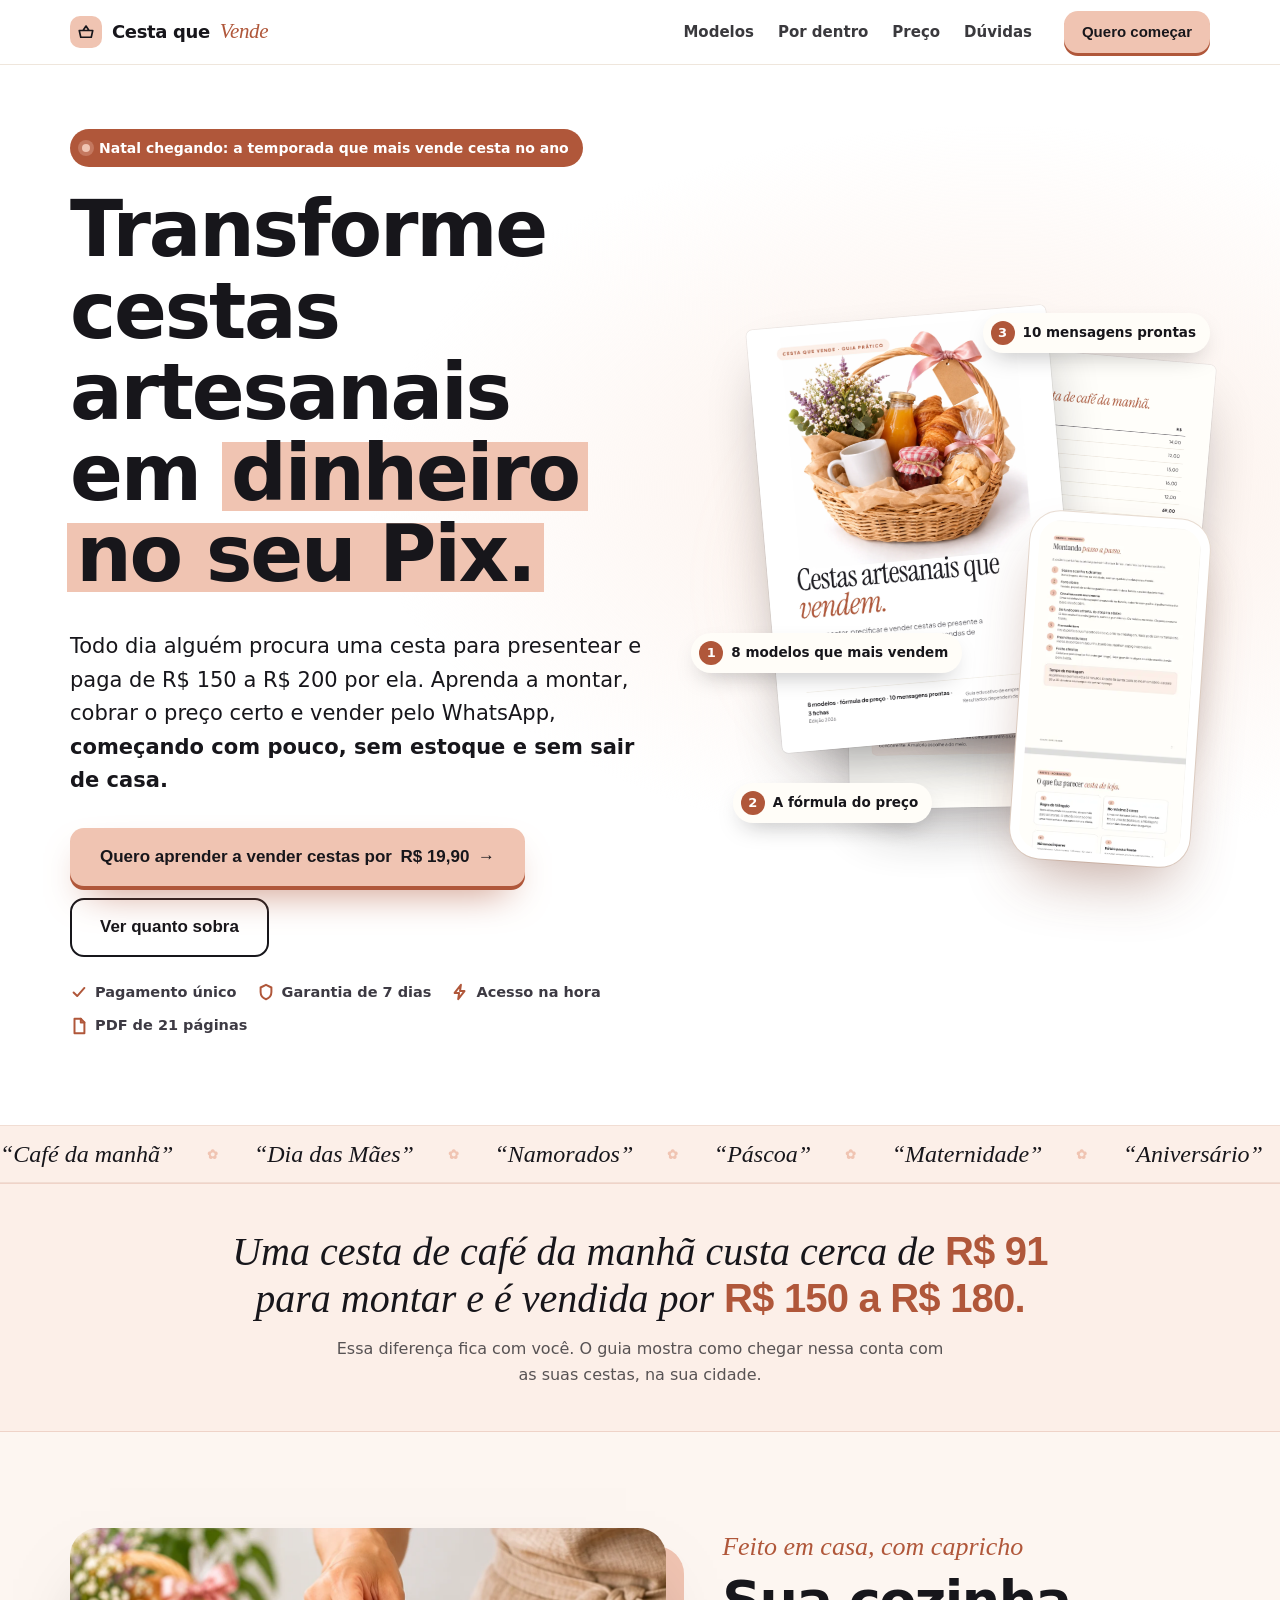
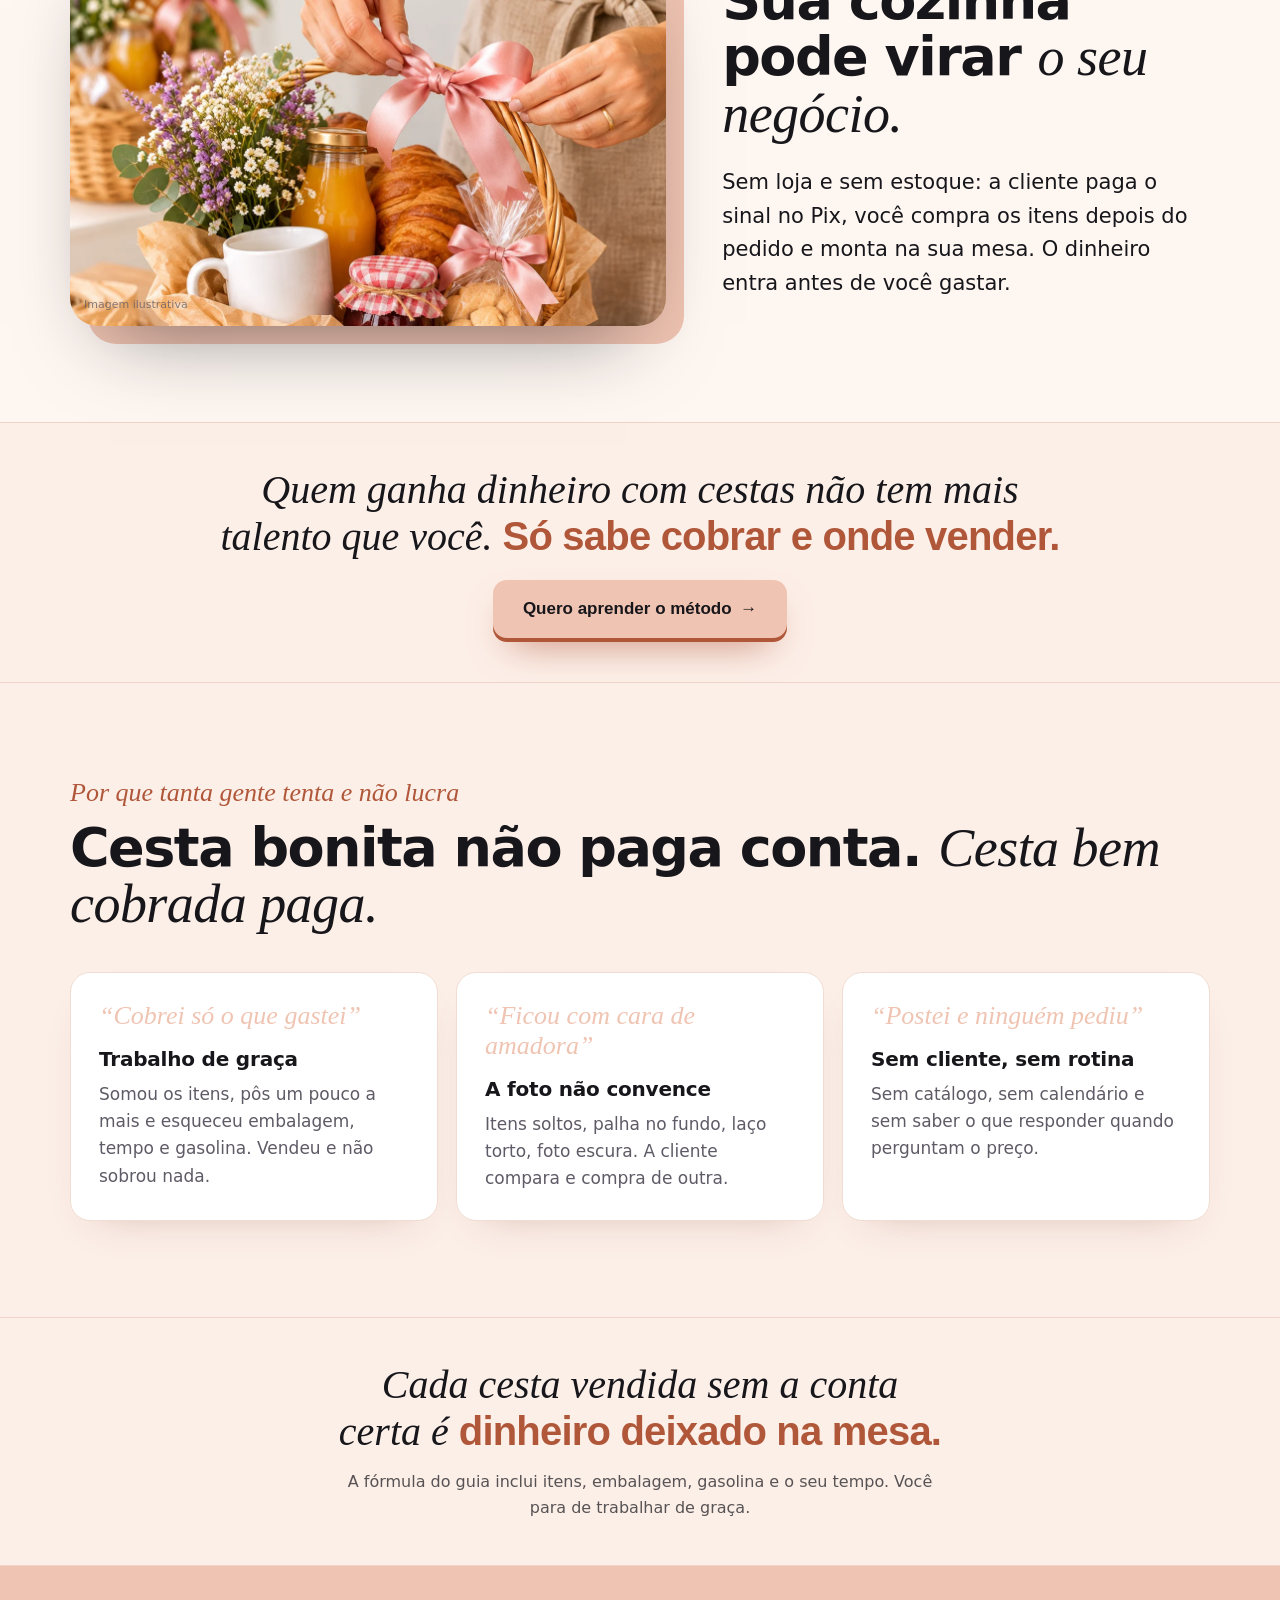
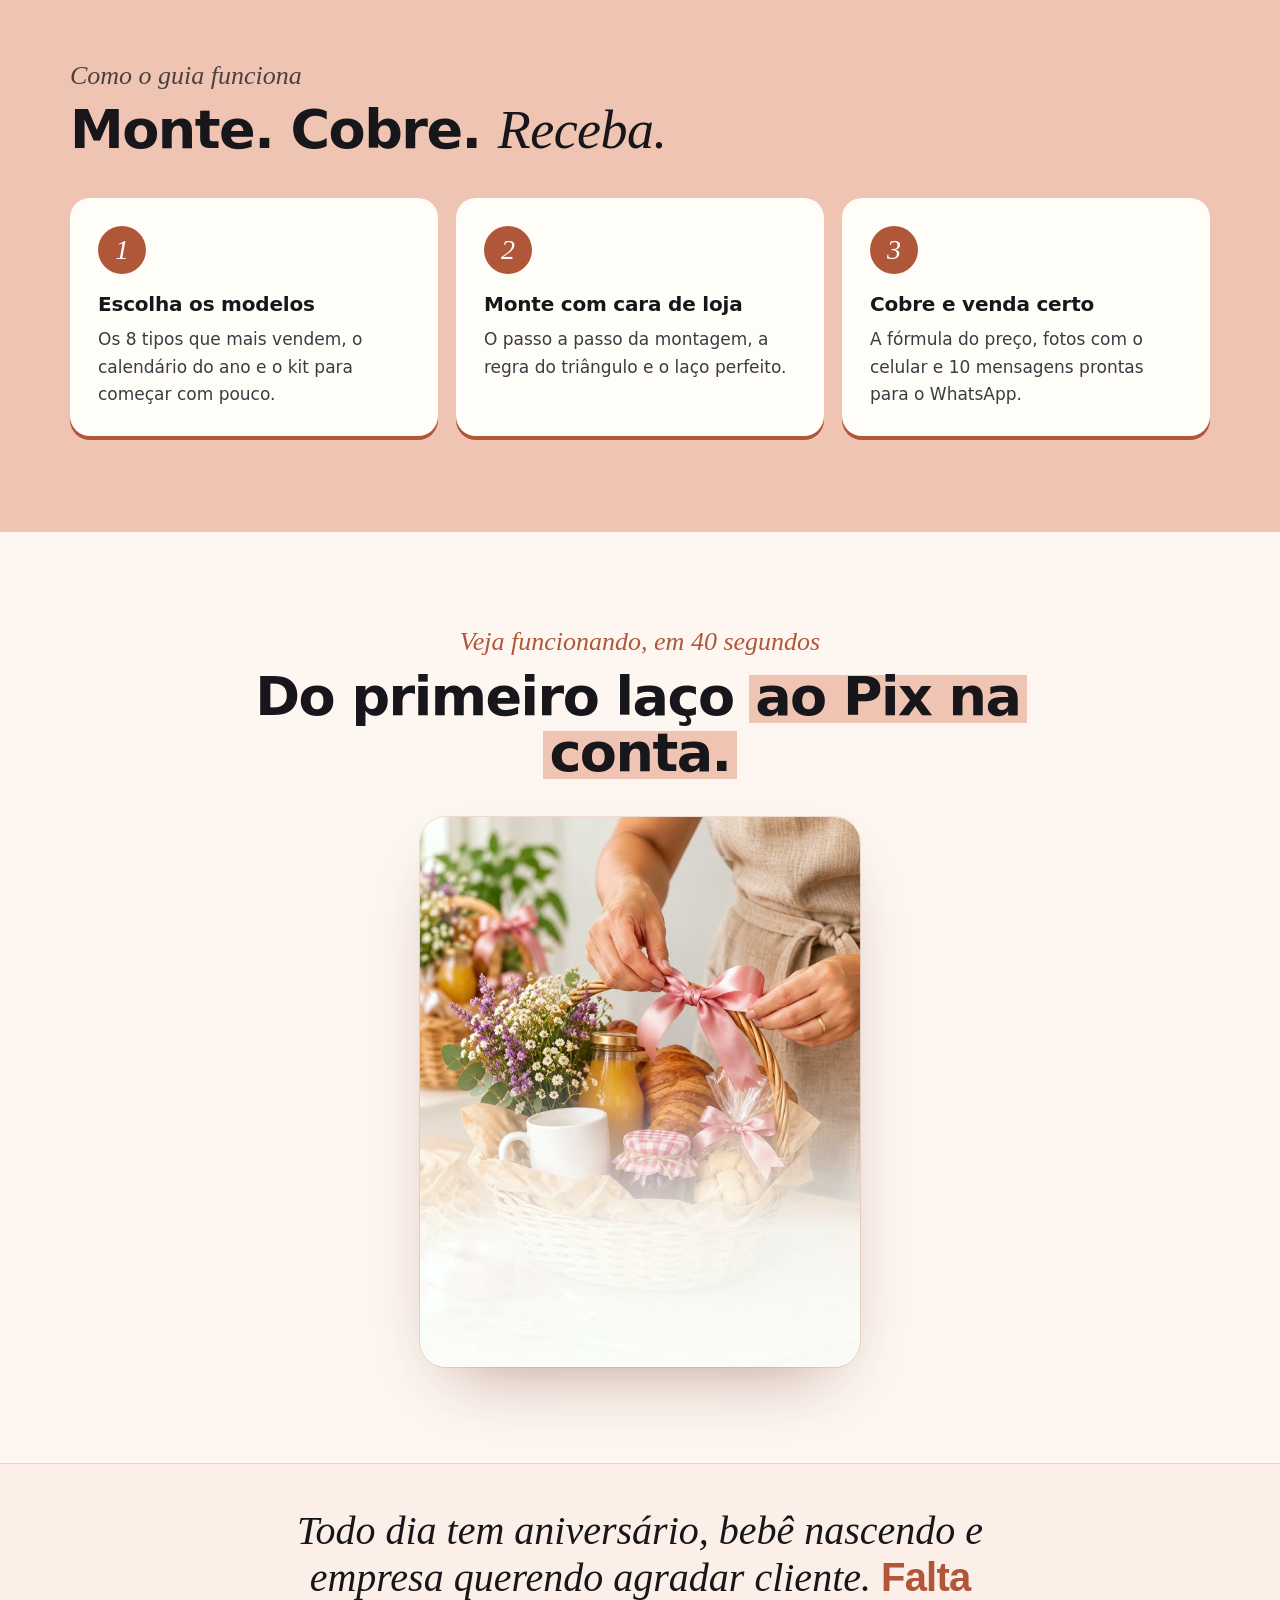
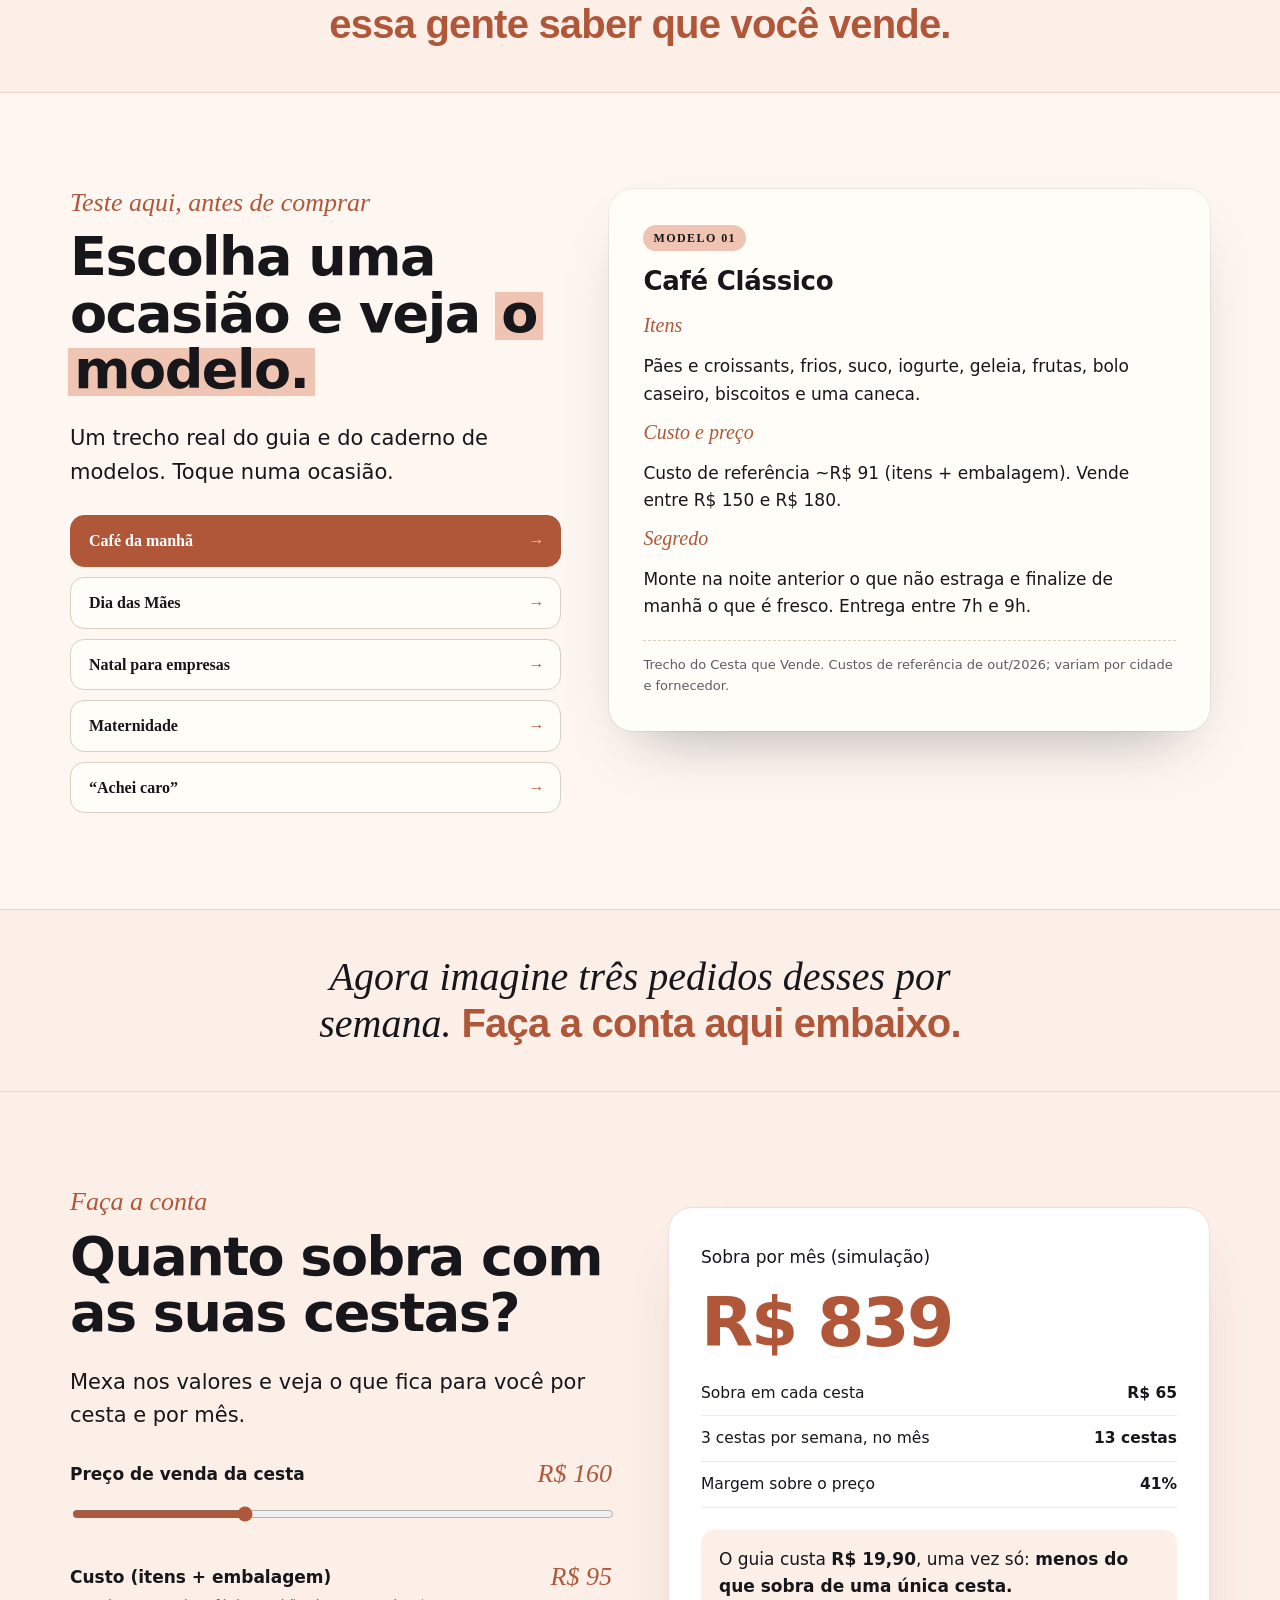
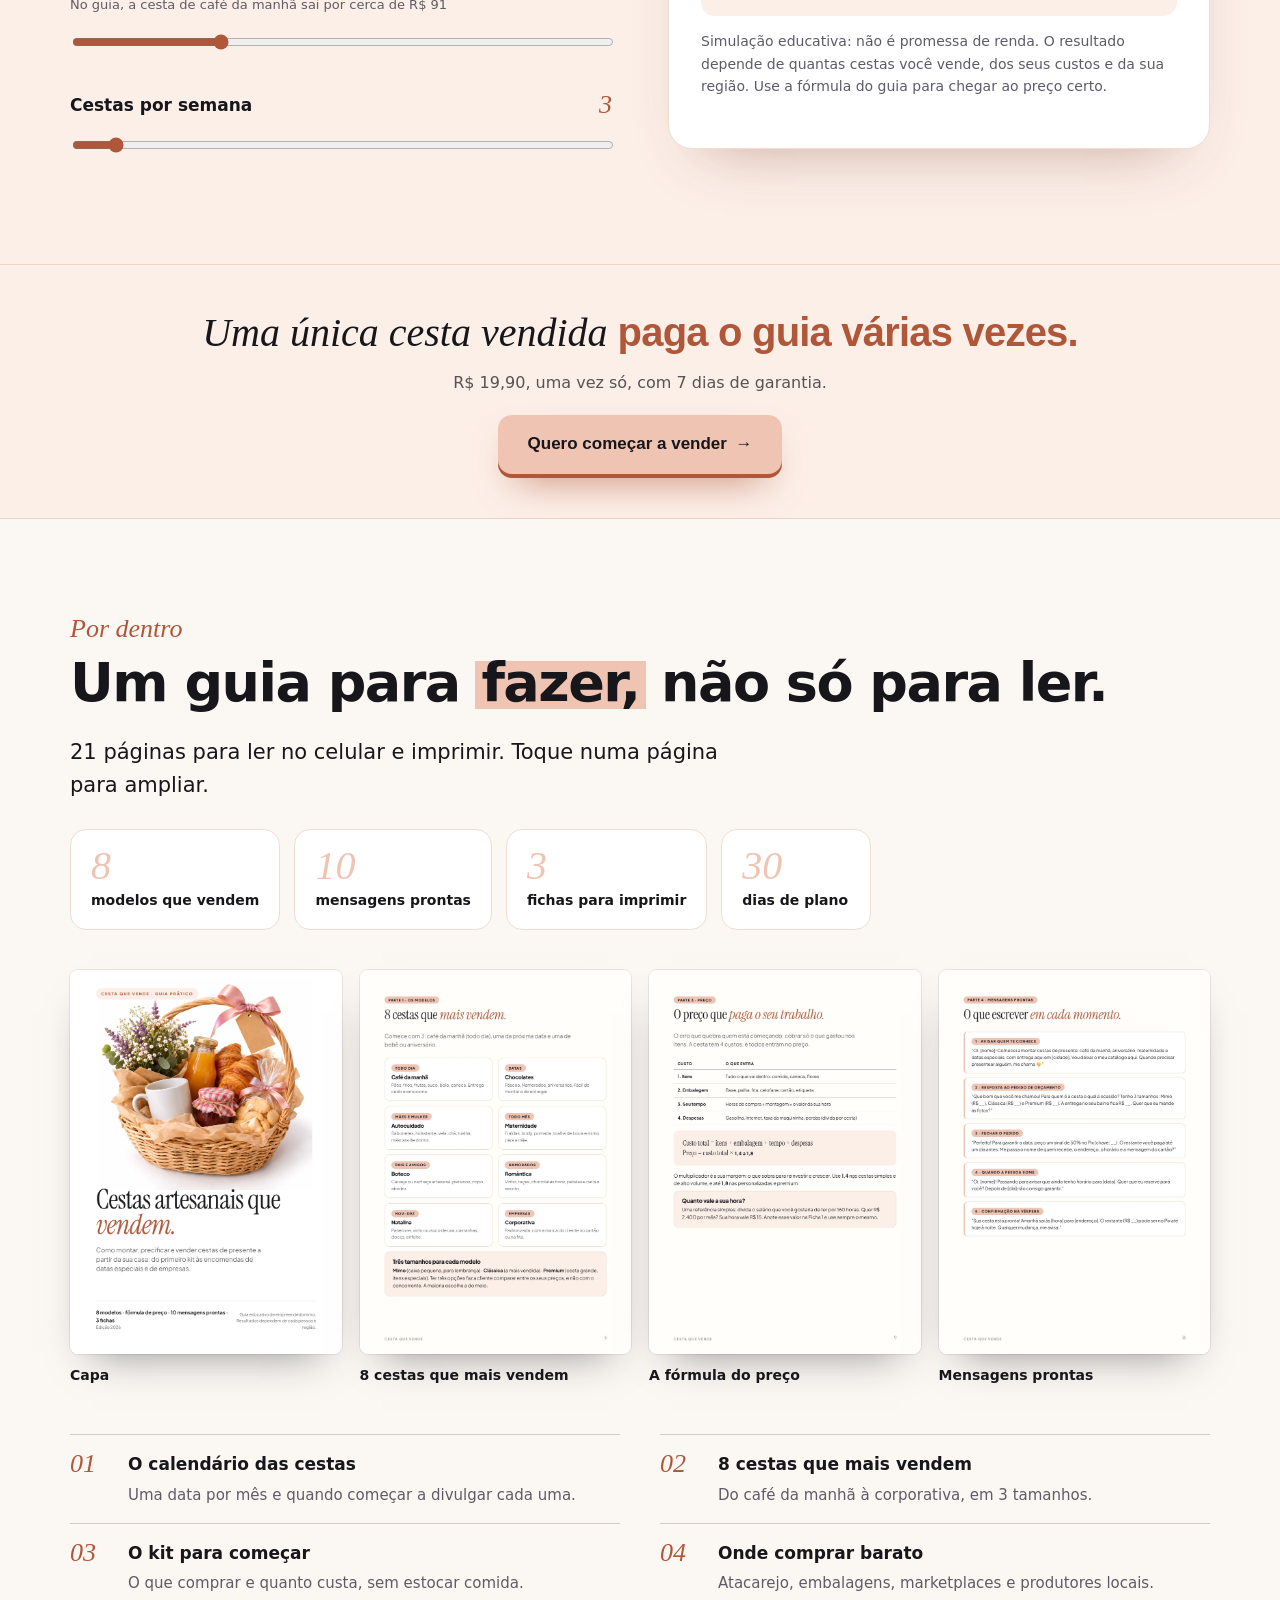
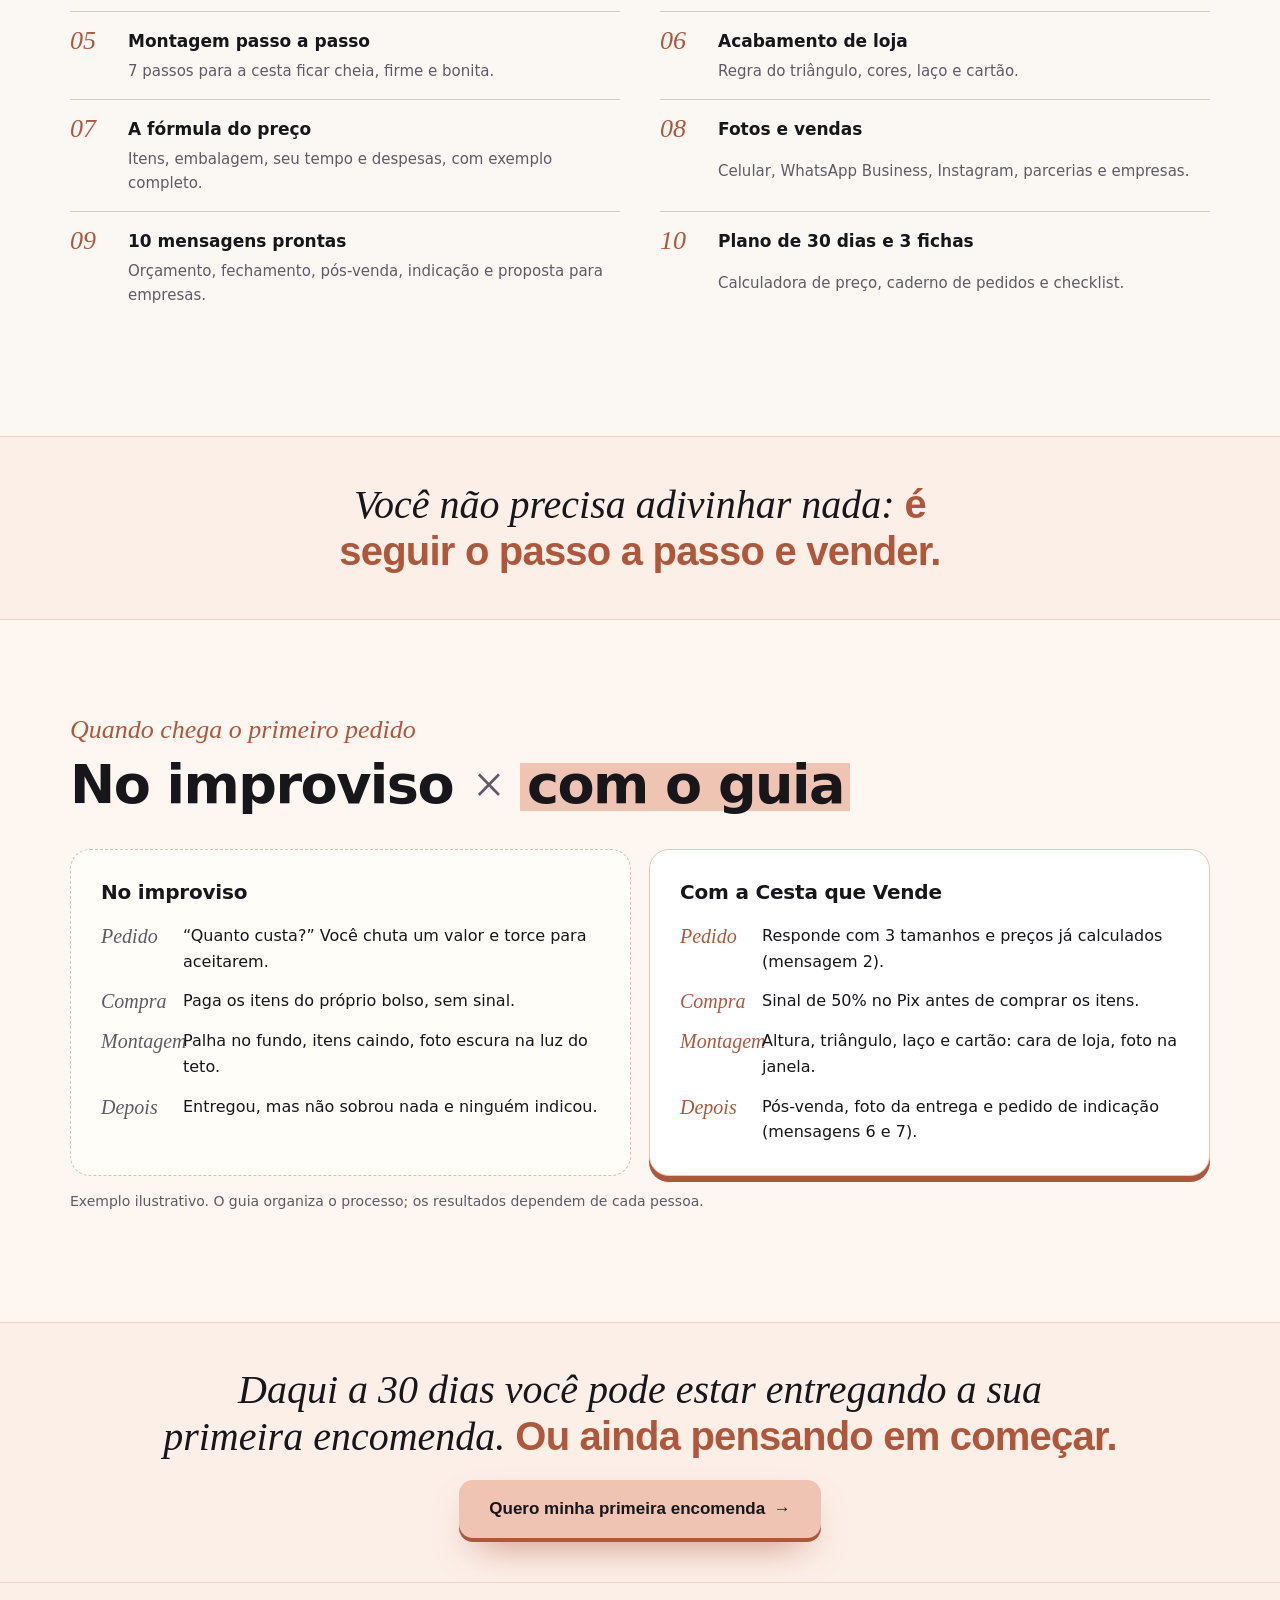
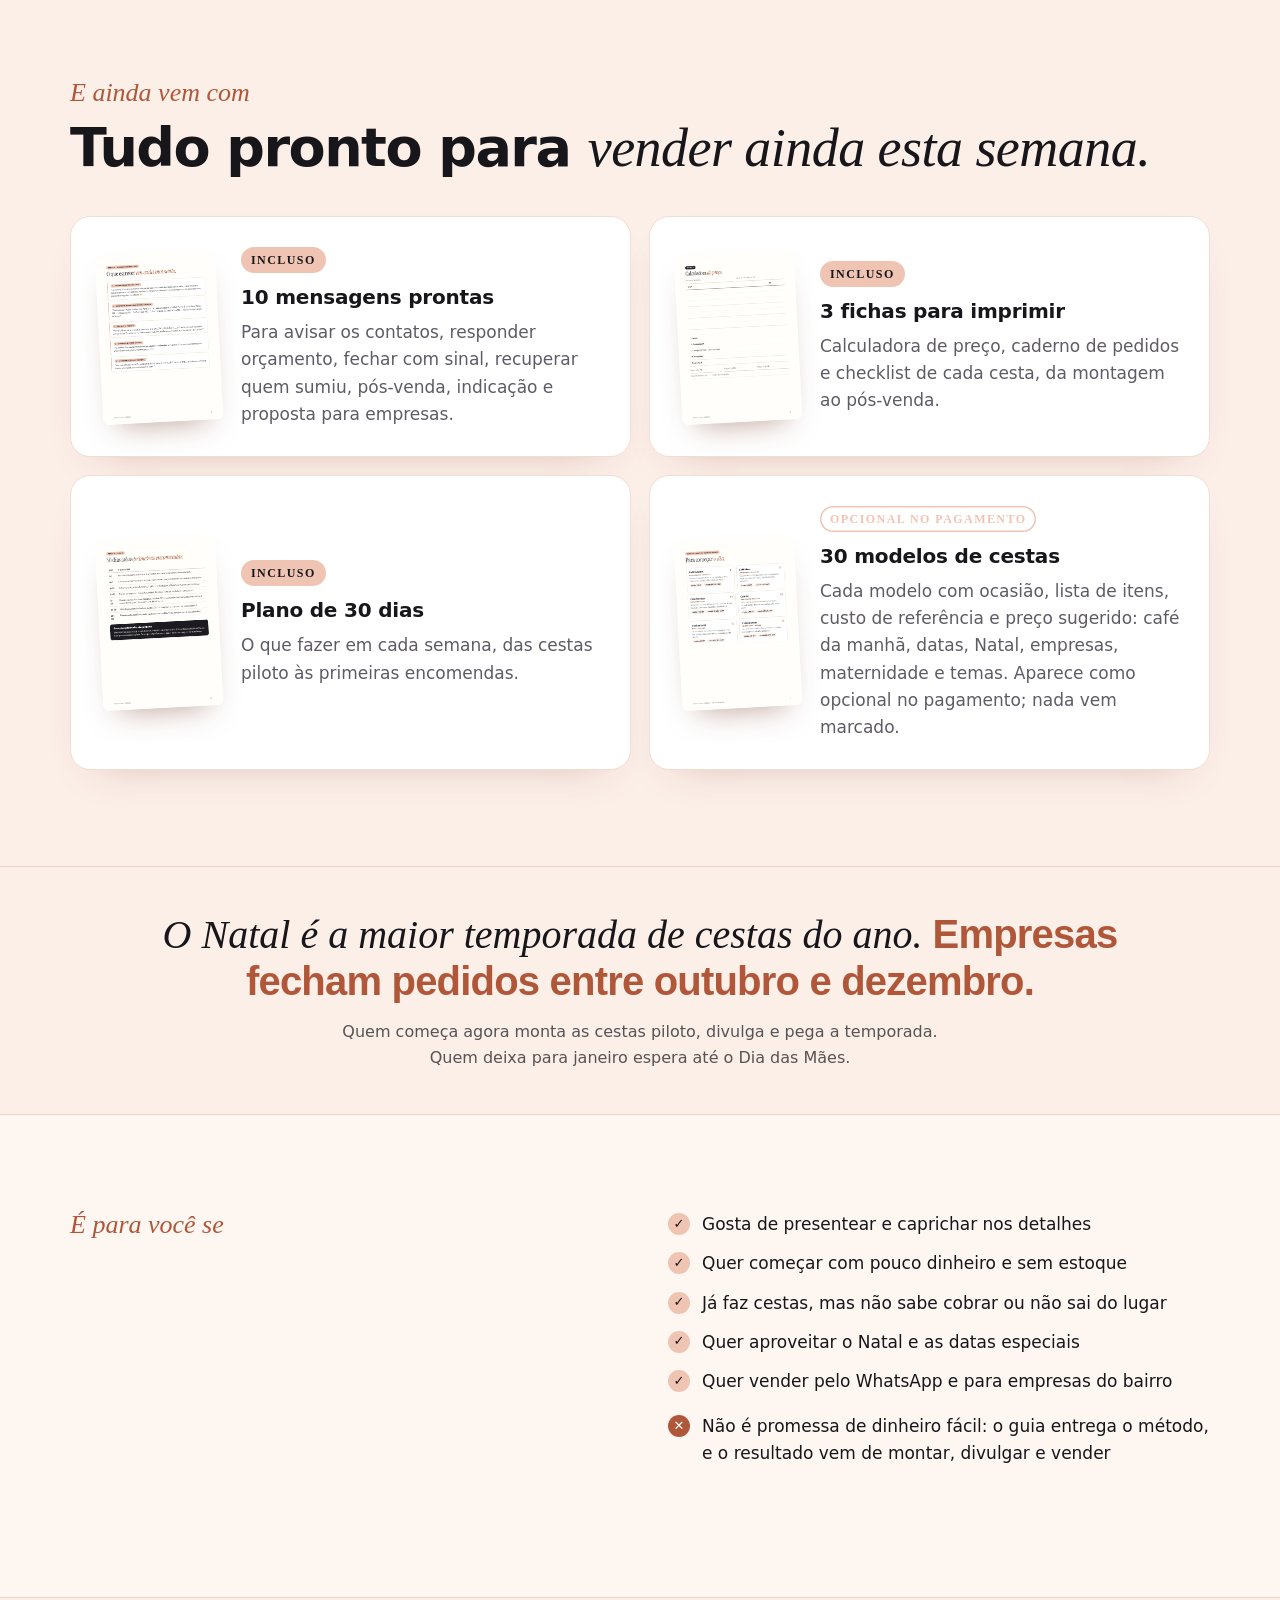
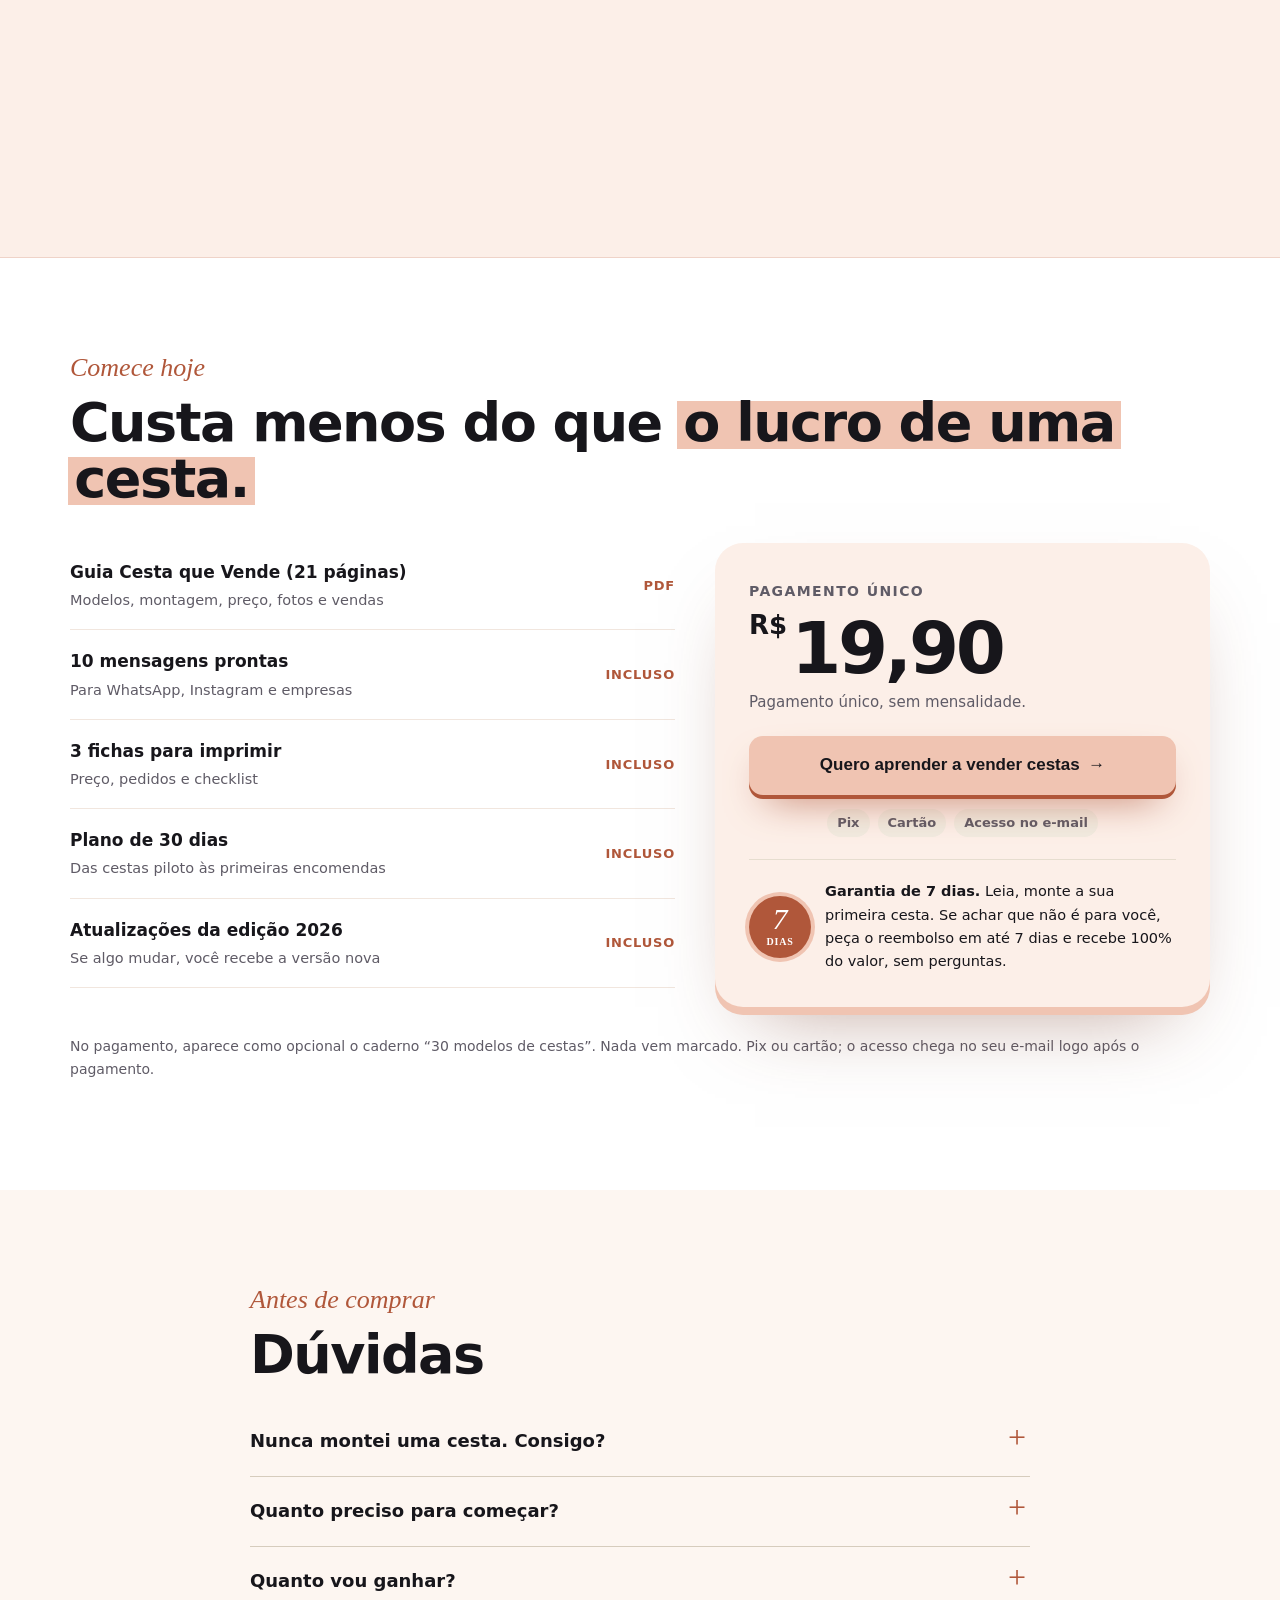
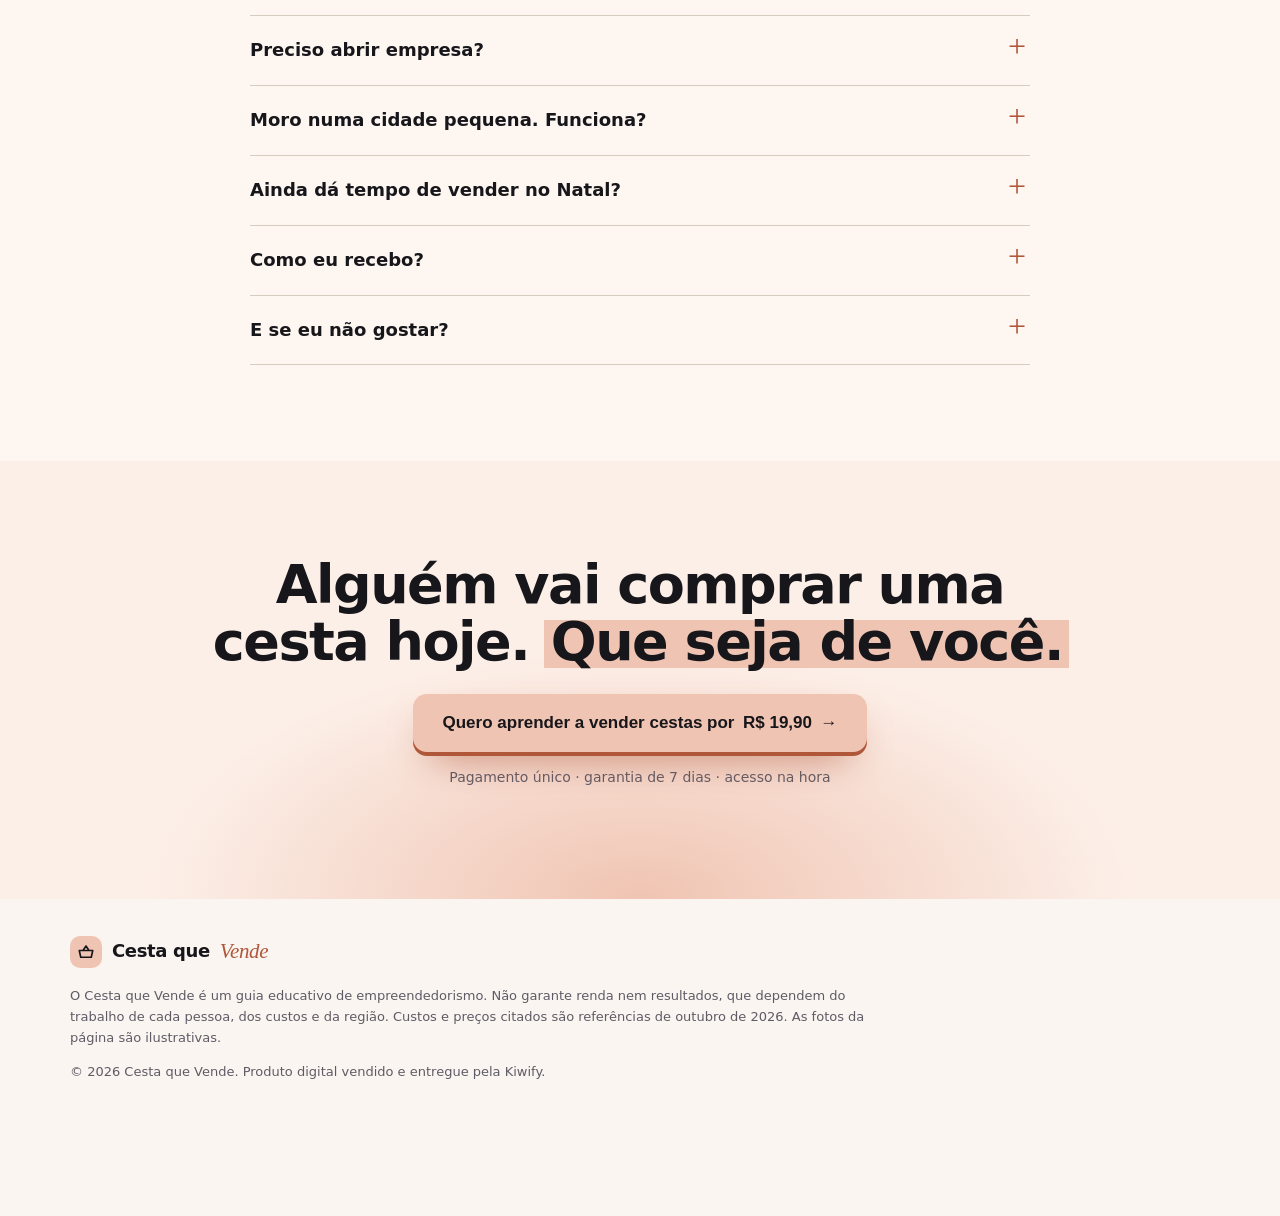
==== commit ccc726a2: "Cesta que Vende: vídeo de motion (do laço ao Pix) embutido na página - Vídeo 4:5 (mudo, autoplay em " ====
--- a/cesta-que-vende/index.html
+++ b/cesta-que-vende/index.html
@@ -16,7 +16,7 @@
 <link rel="preconnect" href="https://fonts.googleapis.com">
 <link rel="preconnect" href="https://fonts.gstatic.com" crossorigin>
 <link href="https://fonts.googleapis.com/css2?family=Instrument+Serif:ital@0;1&family=Plus+Jakarta+Sans:wght@400;500;600;700;800&display=swap" rel="stylesheet">
-<link rel="stylesheet" href="vendas.css?v=mvznlphi">
+<link rel="stylesheet" href="vendas.css?v=mvznyzva">
 <style>:root { --marca: #f0c4b2; --marca-esc: #b0573a; --marca-claro: #fcefe8; }</style>
 <script>document.documentElement.classList.add("js");</script>
 </head>
@@ -88,6 +88,14 @@
       <span class="sobre">Como o guia funciona</span>
       <h2 class="rv">Monte. Cobre. <em>Receba.</em></h2>
       <ol class="passos"><li class="rv"><span class="num">1</span><h3>Escolha os modelos</h3><p>Os 8 tipos que mais vendem, o calendário do ano e o kit para começar com pouco.</p></li><li class="rv"><span class="num">2</span><h3>Monte com cara de loja</h3><p>O passo a passo da montagem, a regra do triângulo e o laço perfeito.</p></li><li class="rv"><span class="num">3</span><h3>Cobre e venda certo</h3><p>A fórmula do preço, fotos com o celular e 10 mensagens prontas para o WhatsApp.</p></li></ol>
+    </div>
+  </section>
+
+  <section class="video-sec creme" id="video">
+    <div class="caixa">
+      <span class="sobre">Veja funcionando, em 40 segundos</span>
+      <h2 class="rv">Do primeiro laço <mark>ao Pix na conta.</mark></h2>
+      <figure class="video-moldura rv"><video src="img/video.mp4" poster="img/video-poster.jpg" muted loop autoplay playsinline preload="metadata" aria-label="Montar a cesta, cobrar o preço certo, vender pelo WhatsApp e receber o Pix na conta"></video></figure>
     </div>
   </section>
 
@@ -232,9 +240,9 @@
 </div>
 
 <script>window.PROTECAO={dominios:["dlmidiasmkt.github.io"],redirecionar:"https://dlmidiasmkt.github.io/guias/cesta-que-vende/"};</script>
-<script src="protecao.js?v=mvznlphi"></script>
-<script src="config.js?v=mvznlphi"></script>
-<script src="dados.js?v=mvznlphi"></script>
-<script src="vendas.js?v=mvznlphi"></script>
+<script src="protecao.js?v=mvznyzva"></script>
+<script src="config.js?v=mvznyzva"></script>
+<script src="dados.js?v=mvznyzva"></script>
+<script src="vendas.js?v=mvznyzva"></script>
 </body>
 </html>
--- a/cesta-que-vende/vendas.css
+++ b/cesta-que-vende/vendas.css
@@ -346,3 +346,12 @@
 .gancho-p { margin: 0; max-width: 38em; color: color-mix(in srgb, var(--tinta) 72%, transparent); font-size: 16px; }
 .gancho .btn { margin-top: 6px; }
 @media (max-width: 640px) { .gancho-in { padding-block: 34px; } }
+
+/* ---------- seção de vídeo (demo do processo, mudo em loop) */
+.video-sec { text-align: center; }
+.video-sec .sobre { color: var(--marca-esc); }
+.video-sec h2 { max-width: 16em; margin-inline: auto; }
+.video-moldura { position: relative; width: min(440px, 100%); margin: 36px auto 0; border-radius: 26px; overflow: hidden; box-shadow: 0 30px 70px -30px rgba(120,60,40,.5); }
+.video-moldura::before { content: ""; position: absolute; inset: 14px -16px -16px 14px; border-radius: 30px; background: var(--marca); z-index: -1; }
+.video-moldura video { display: block; width: 100%; height: auto; border-radius: 26px; background: #fff; }
+.tema-claro .video-moldura { box-shadow: 0 30px 70px -34px rgba(120,60,40,.55), 0 0 0 1px #f1ddd3; }
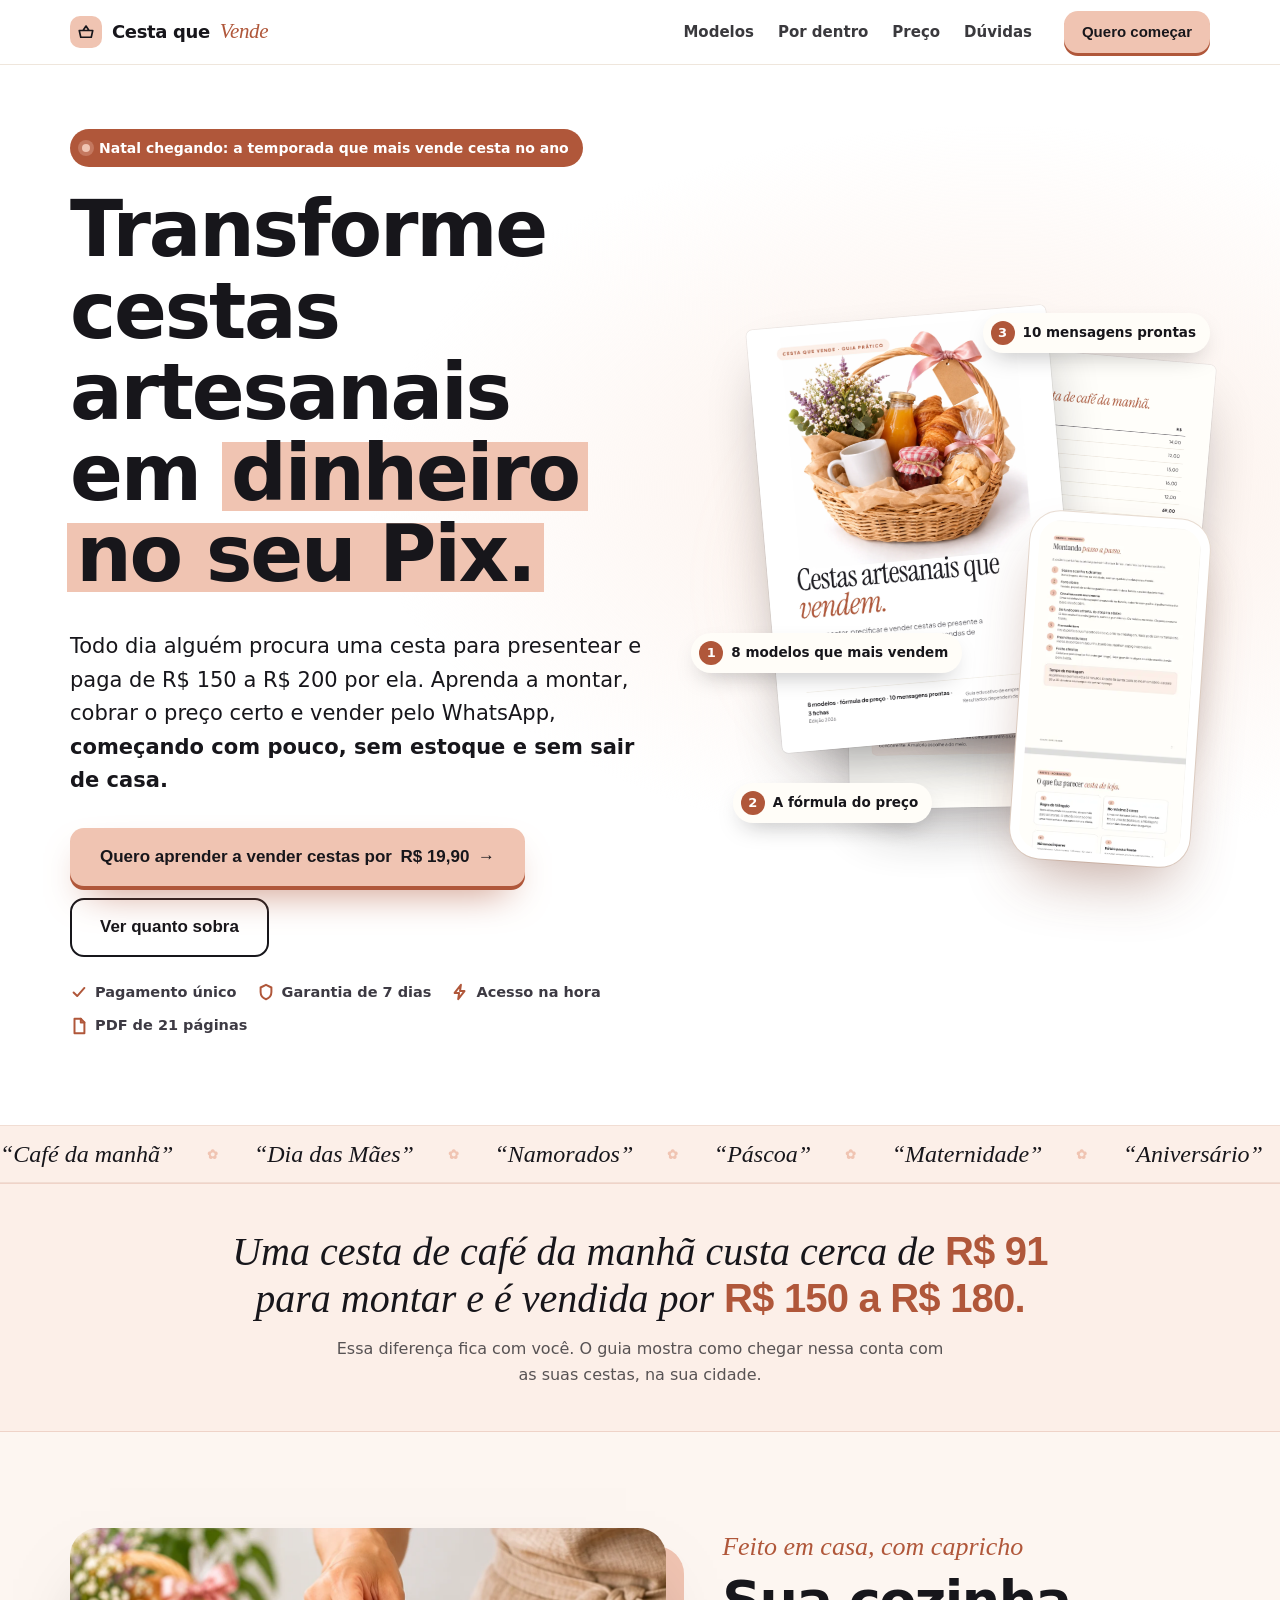
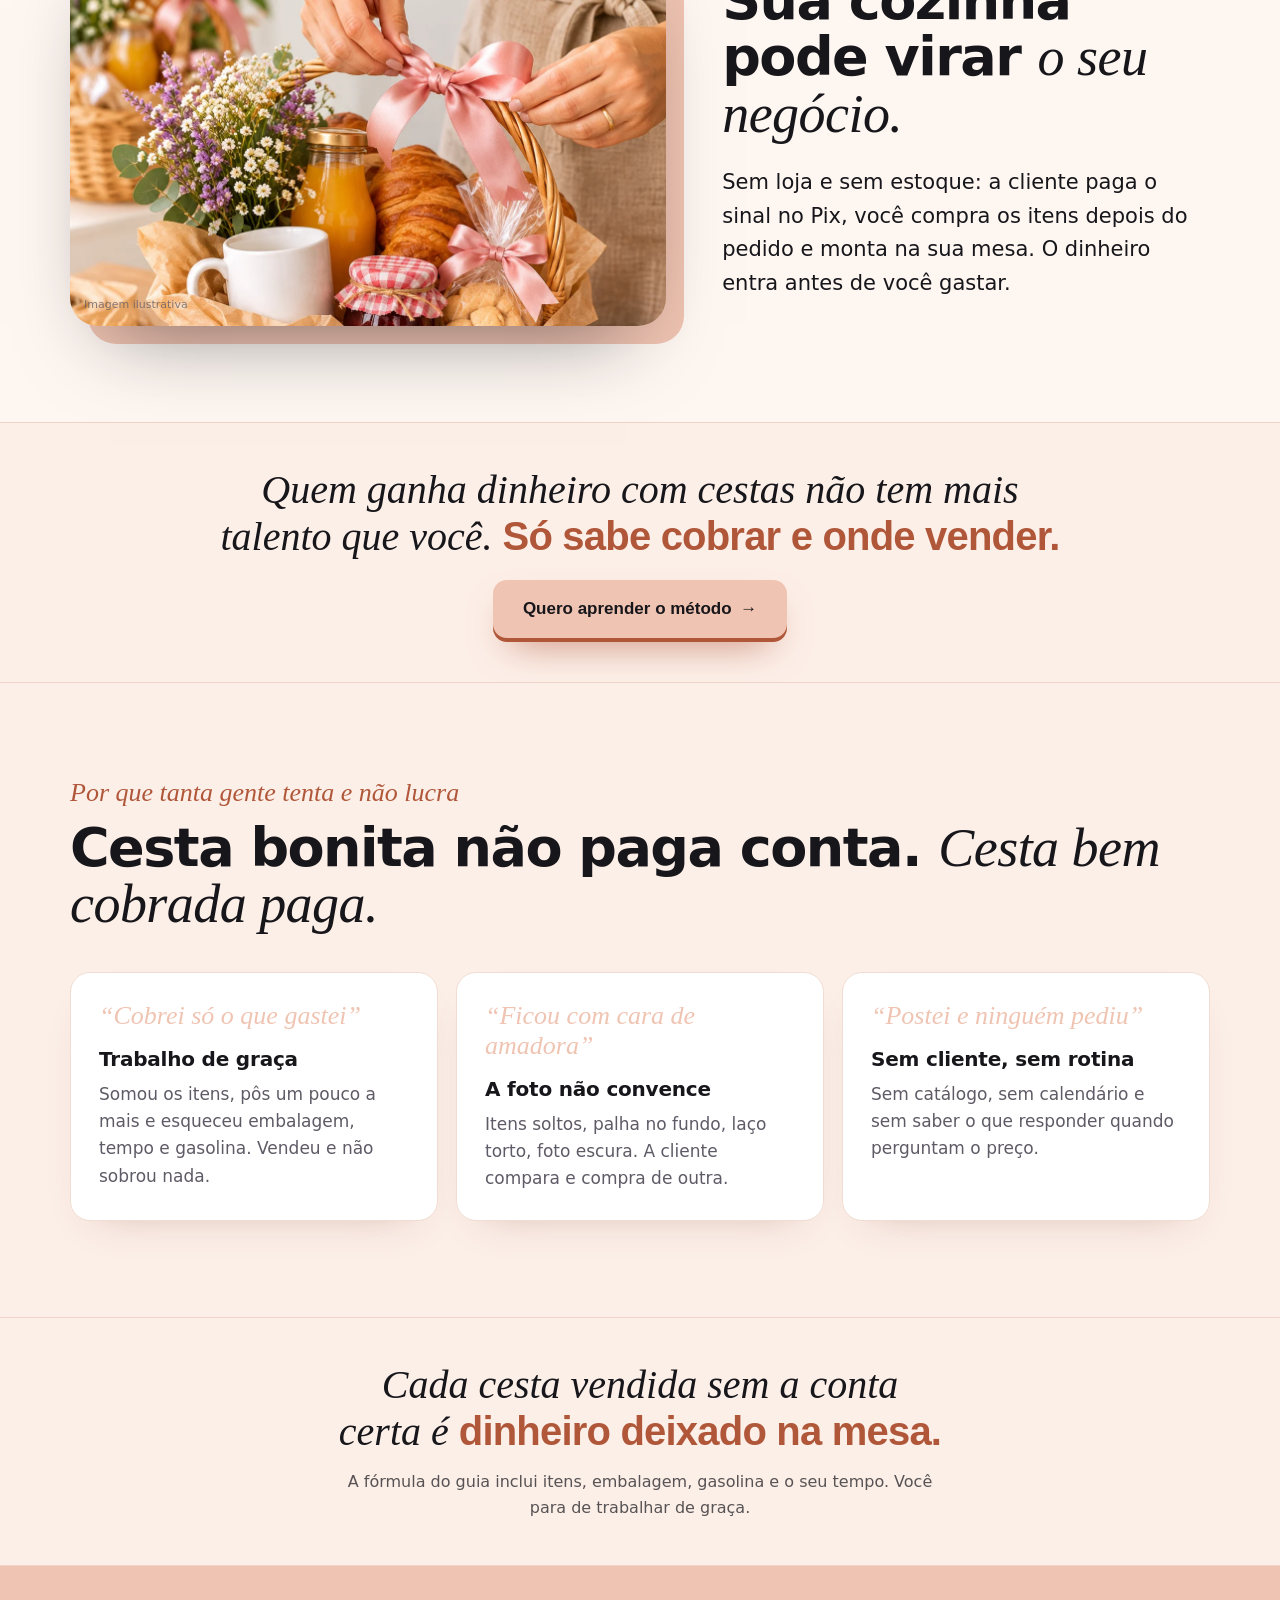
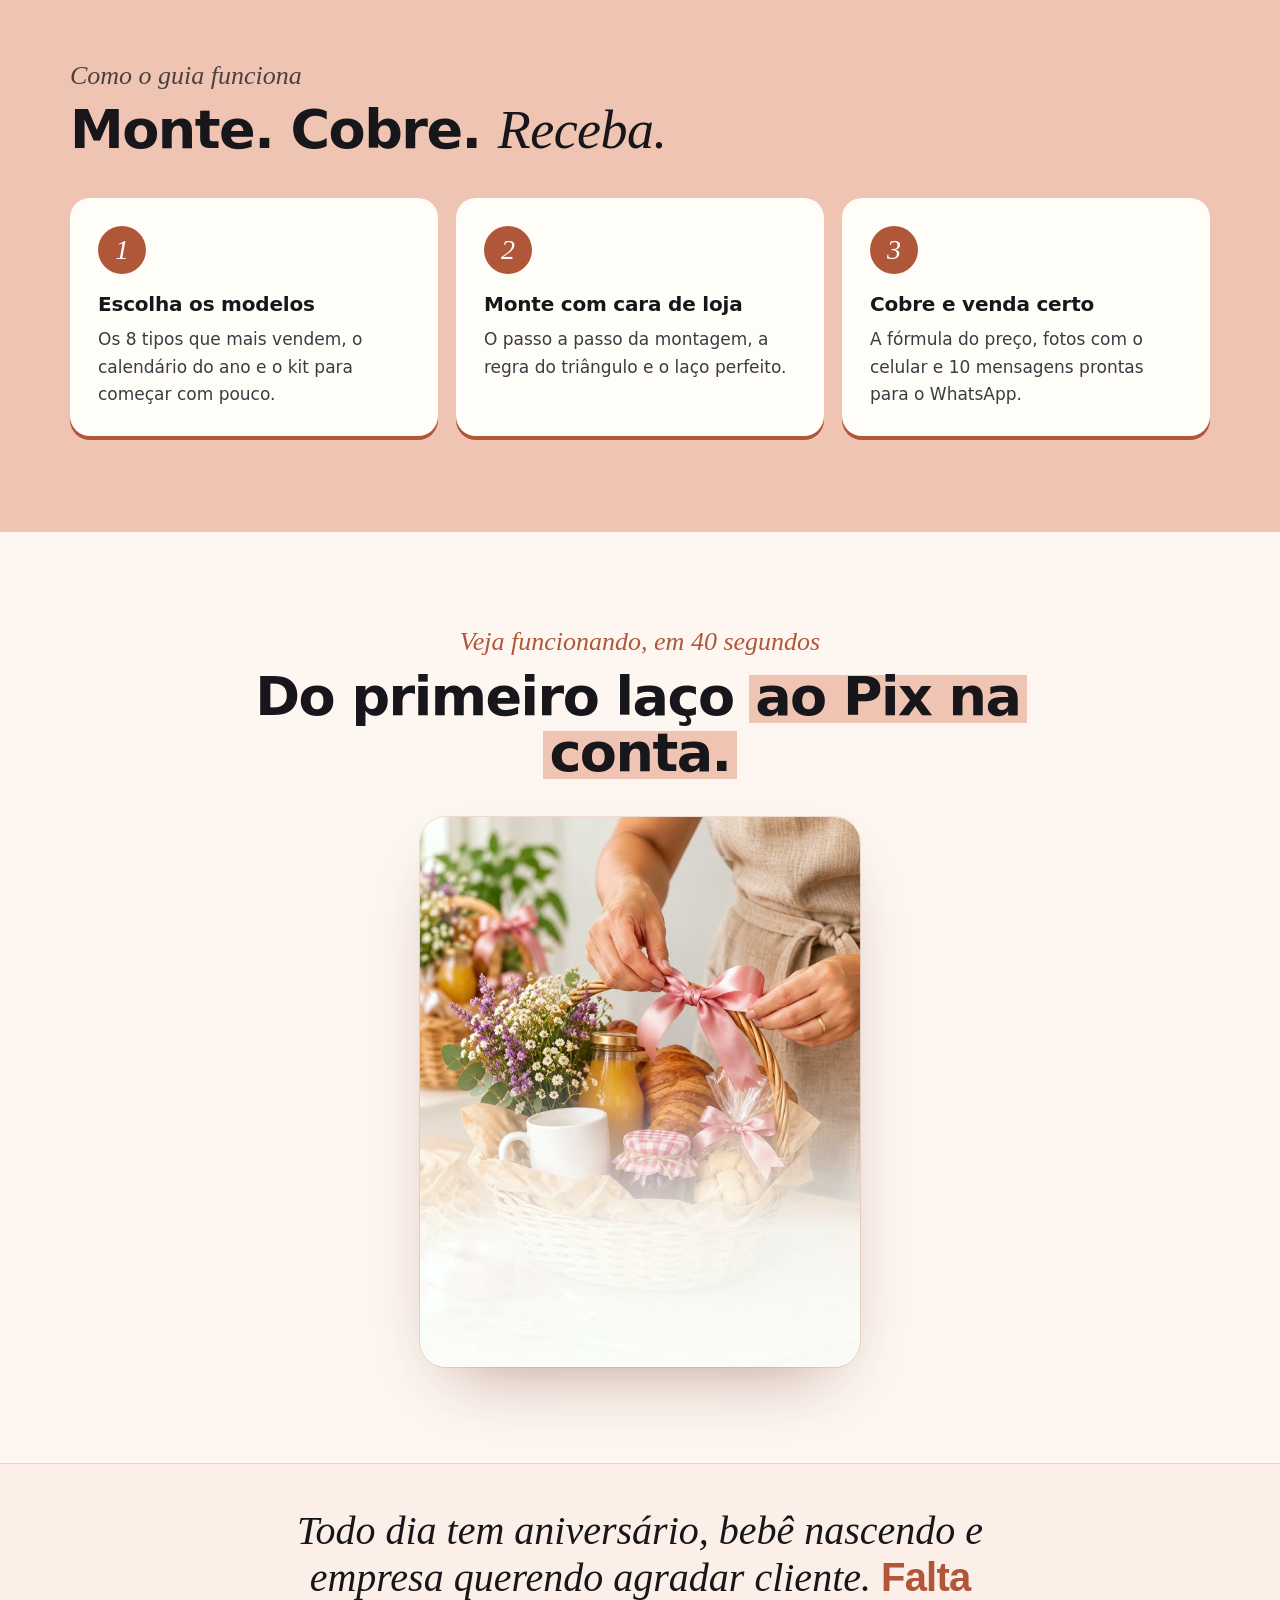
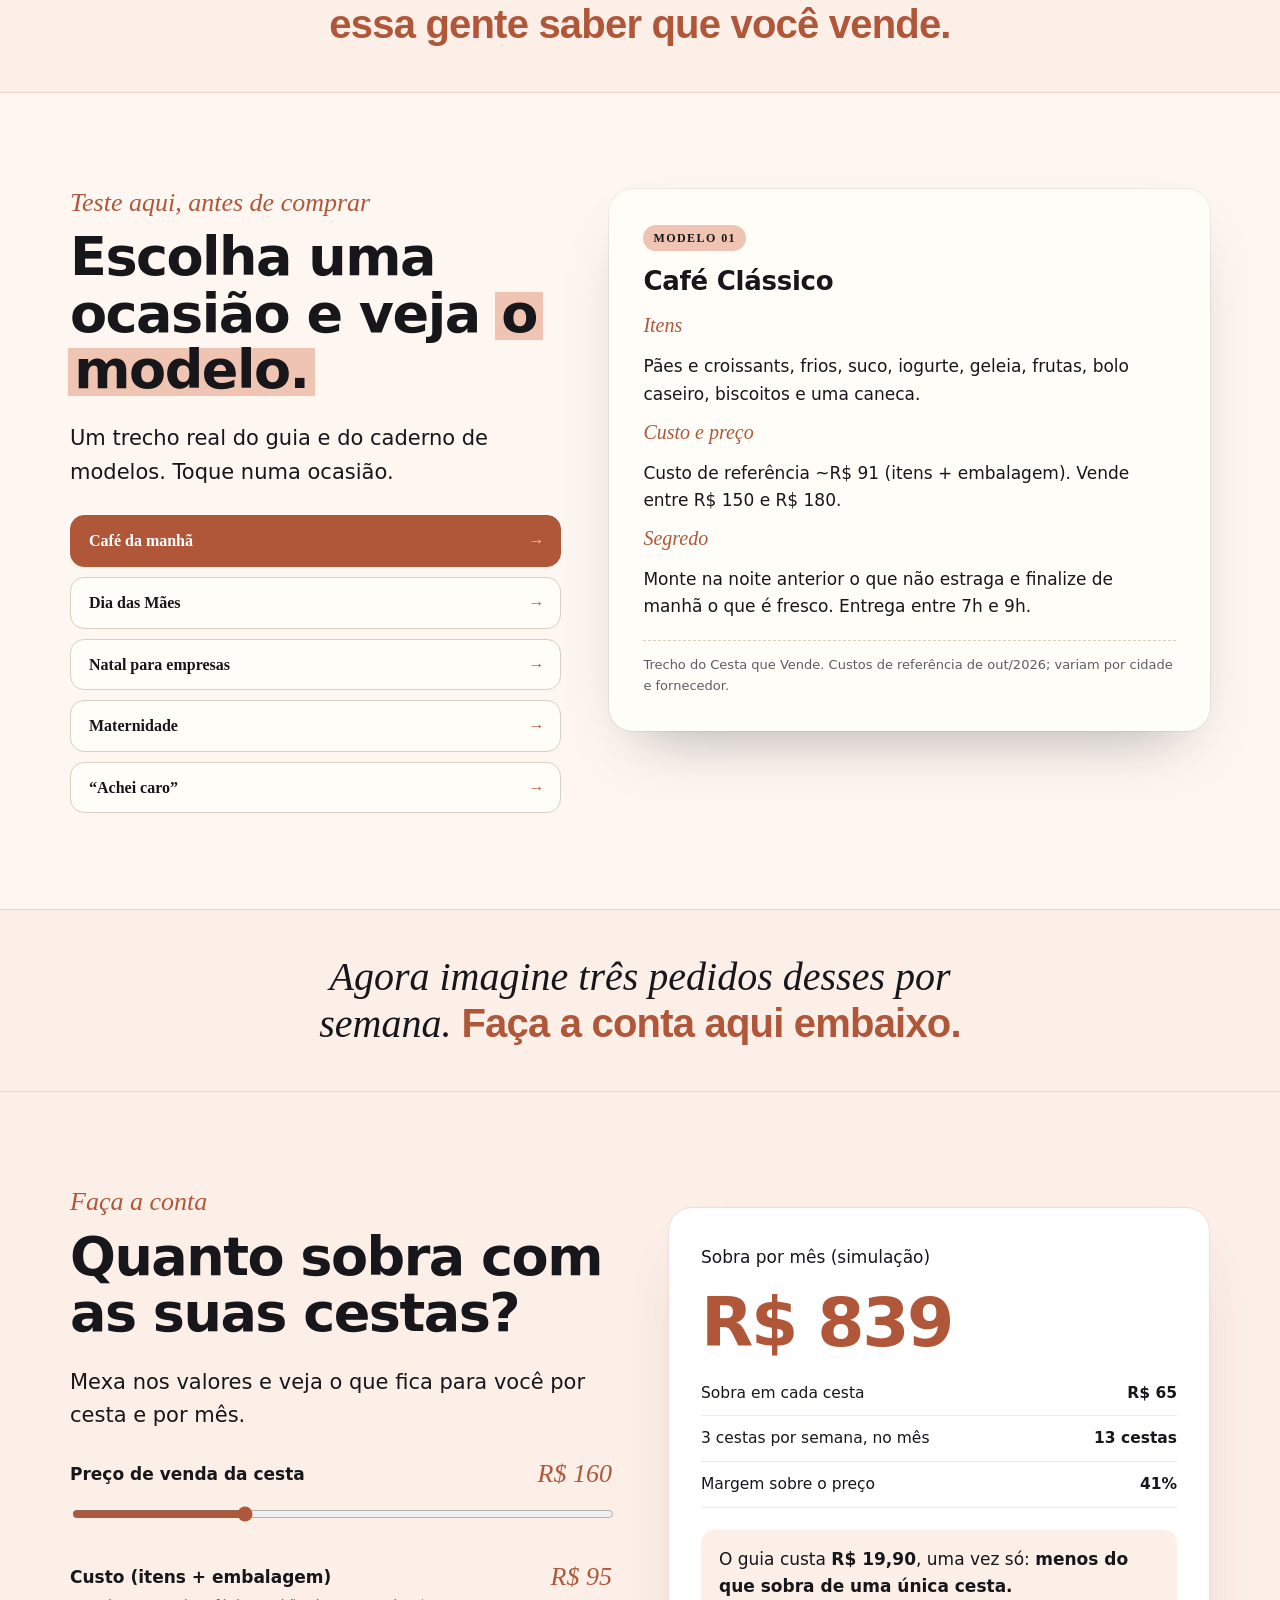
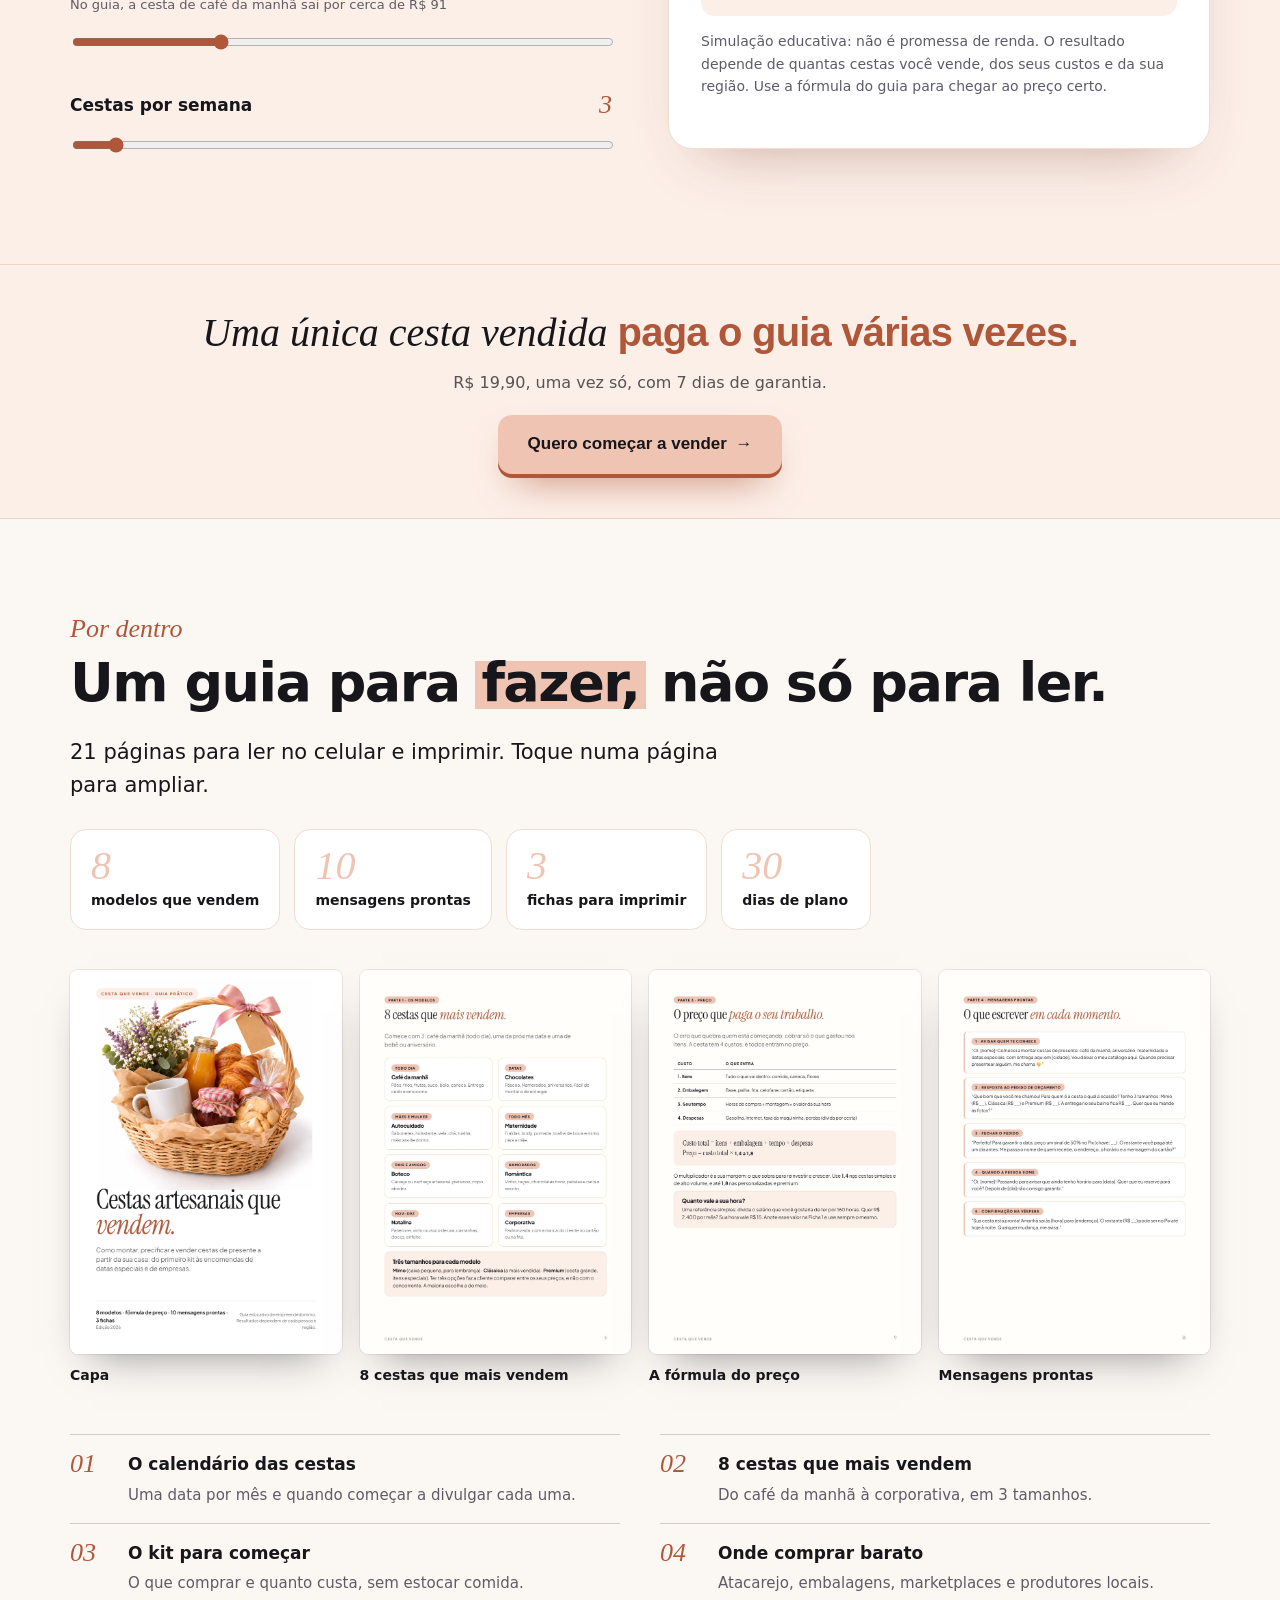
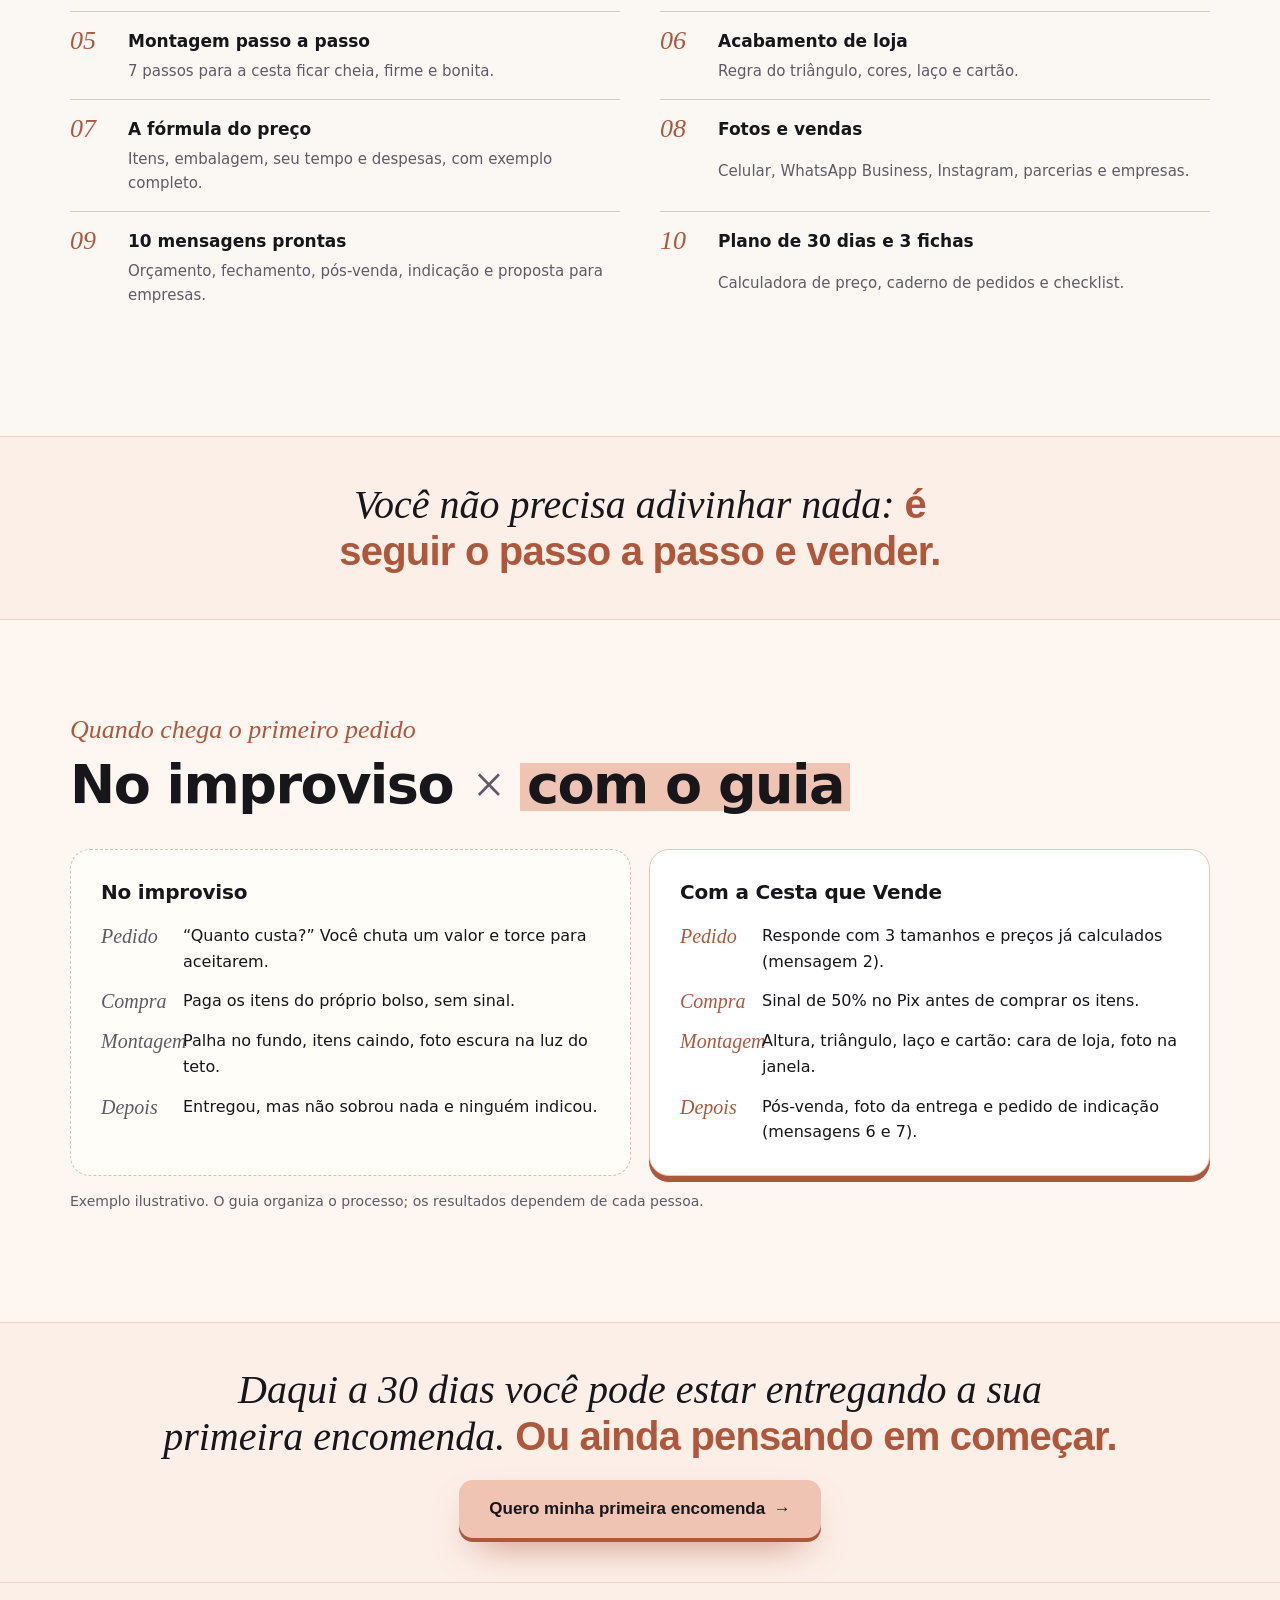
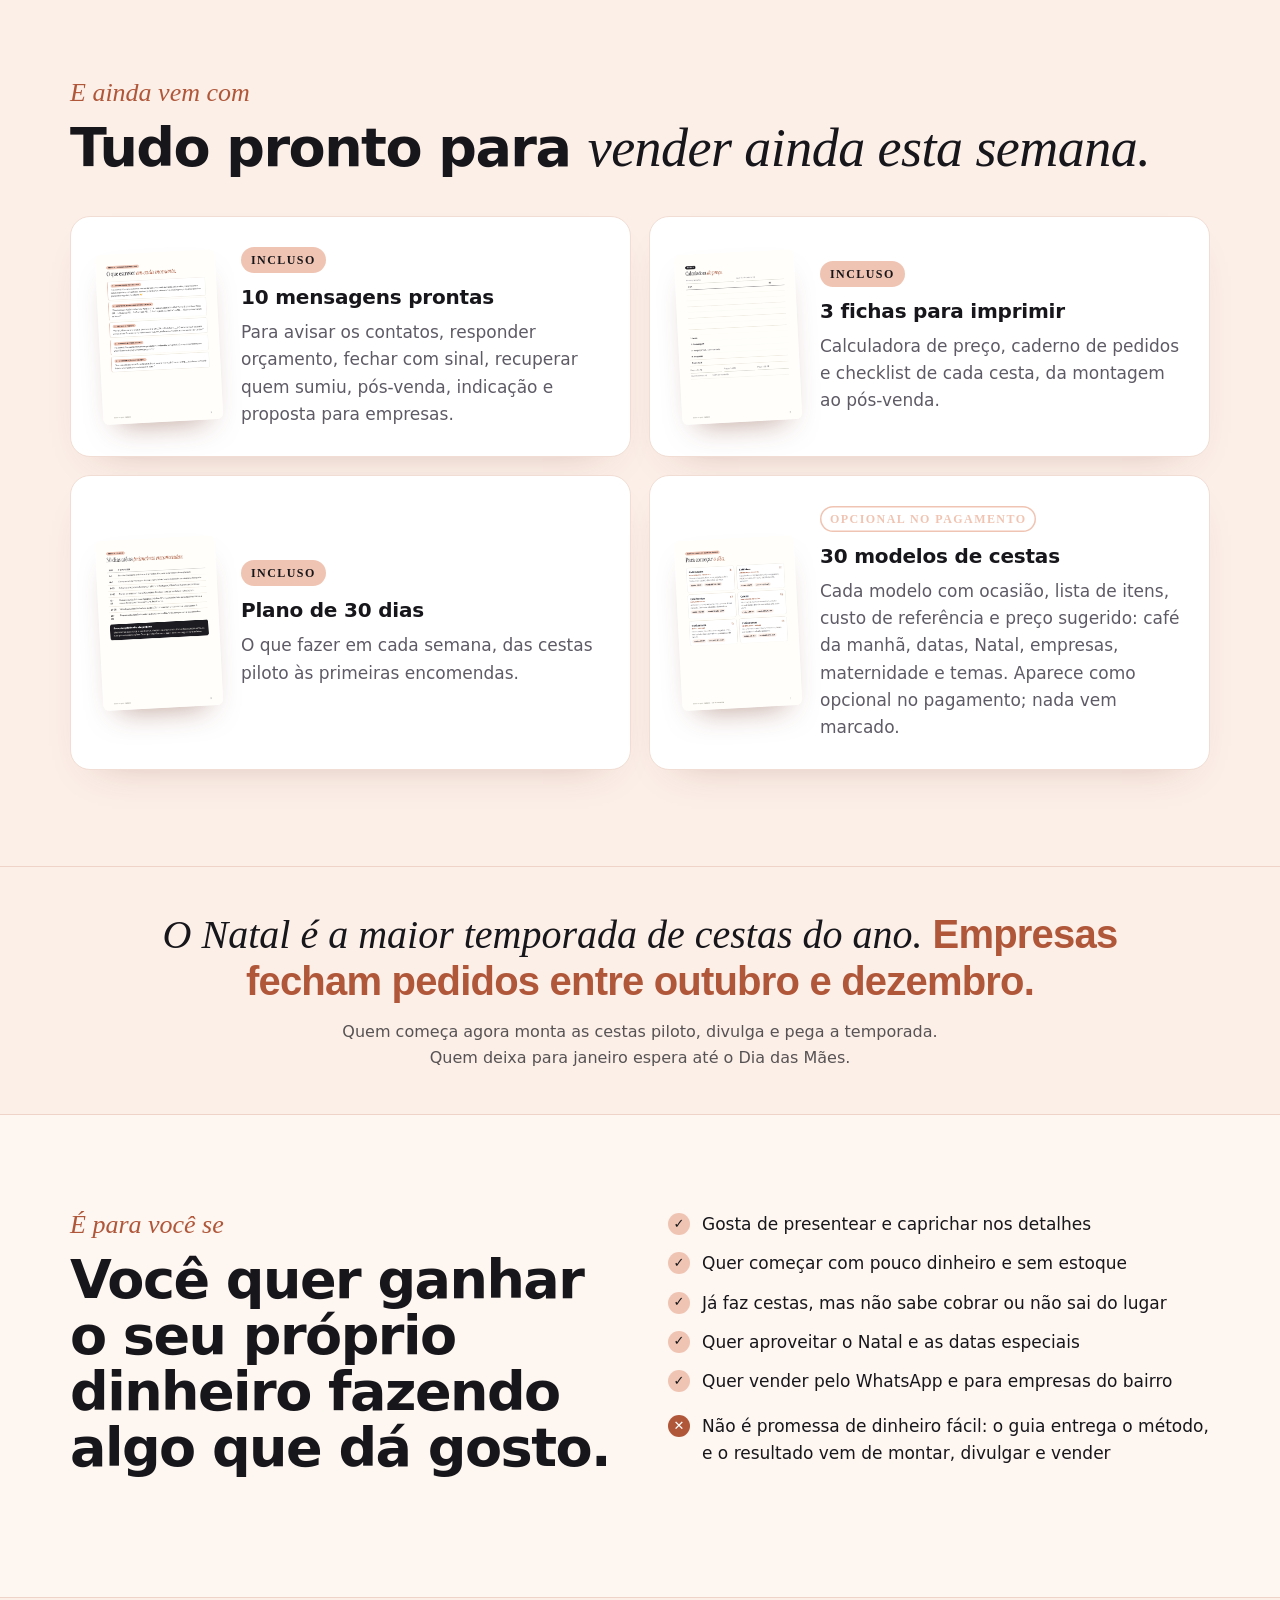
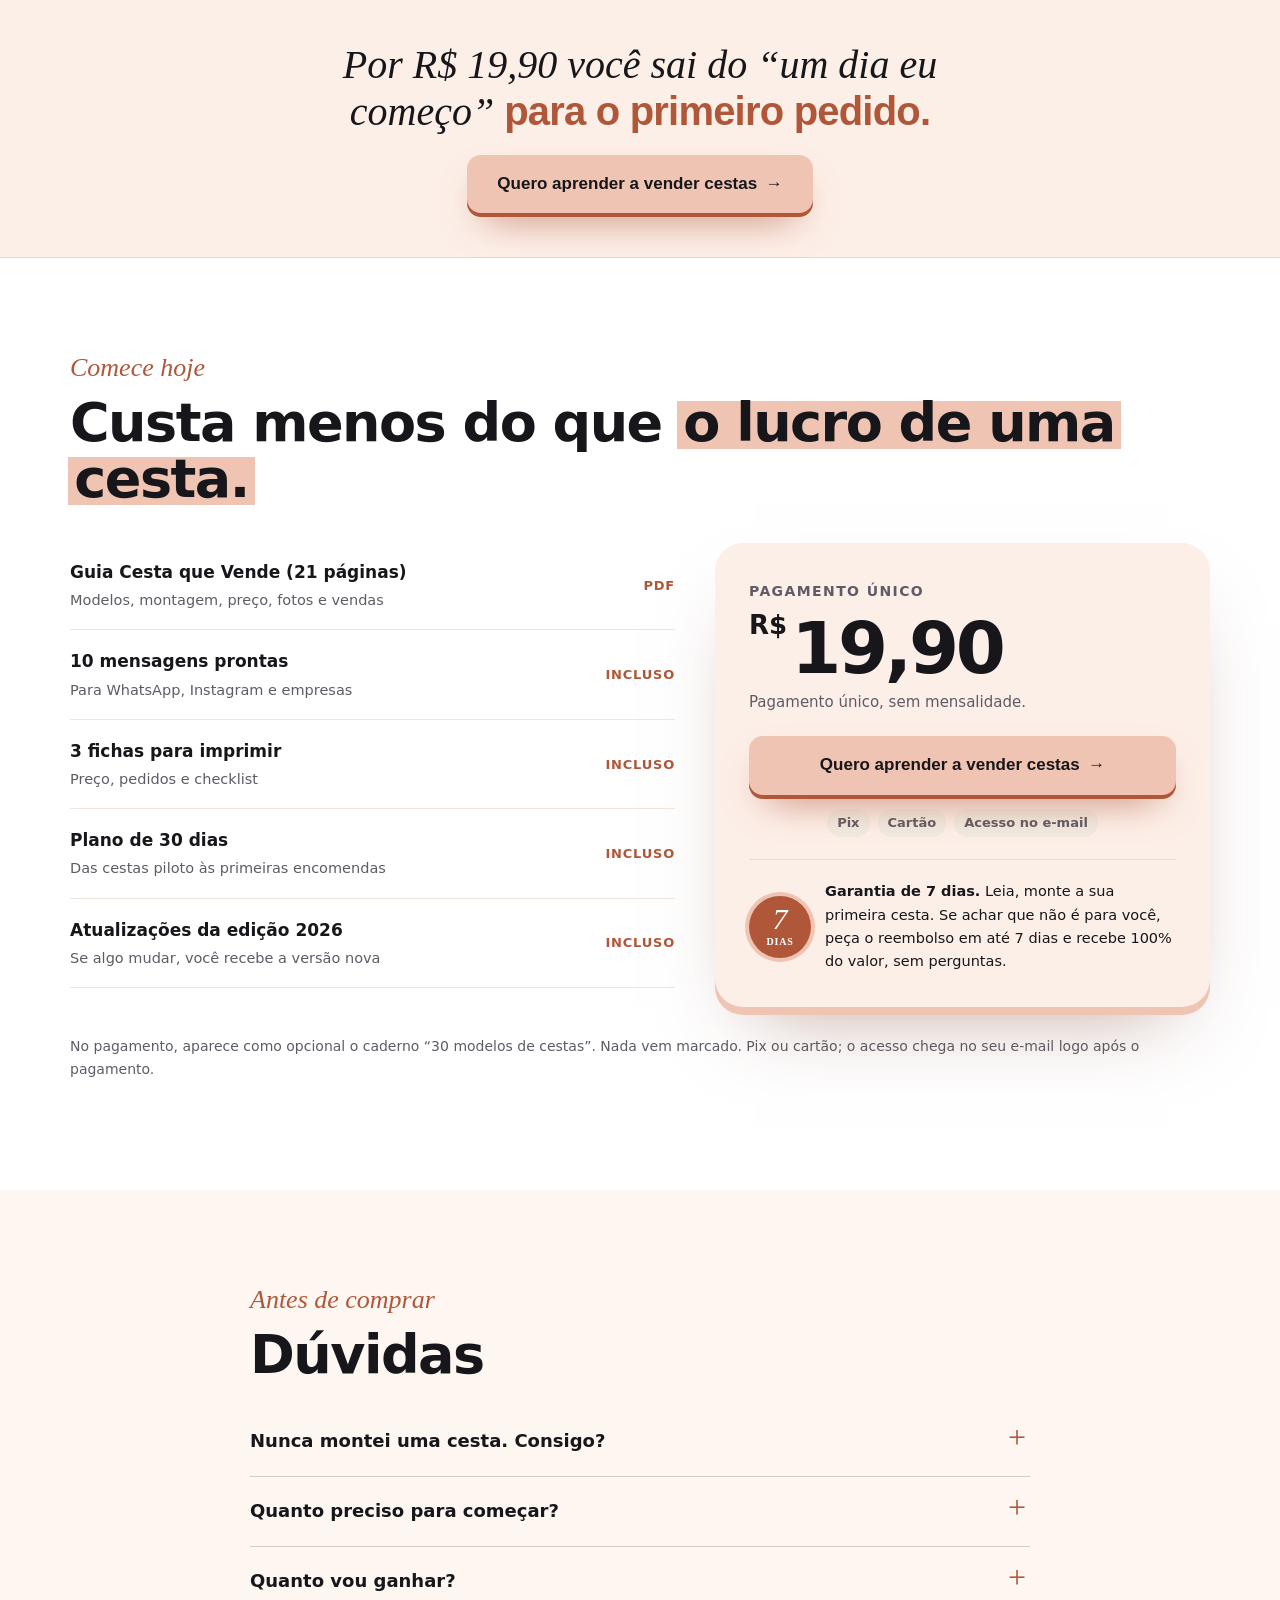
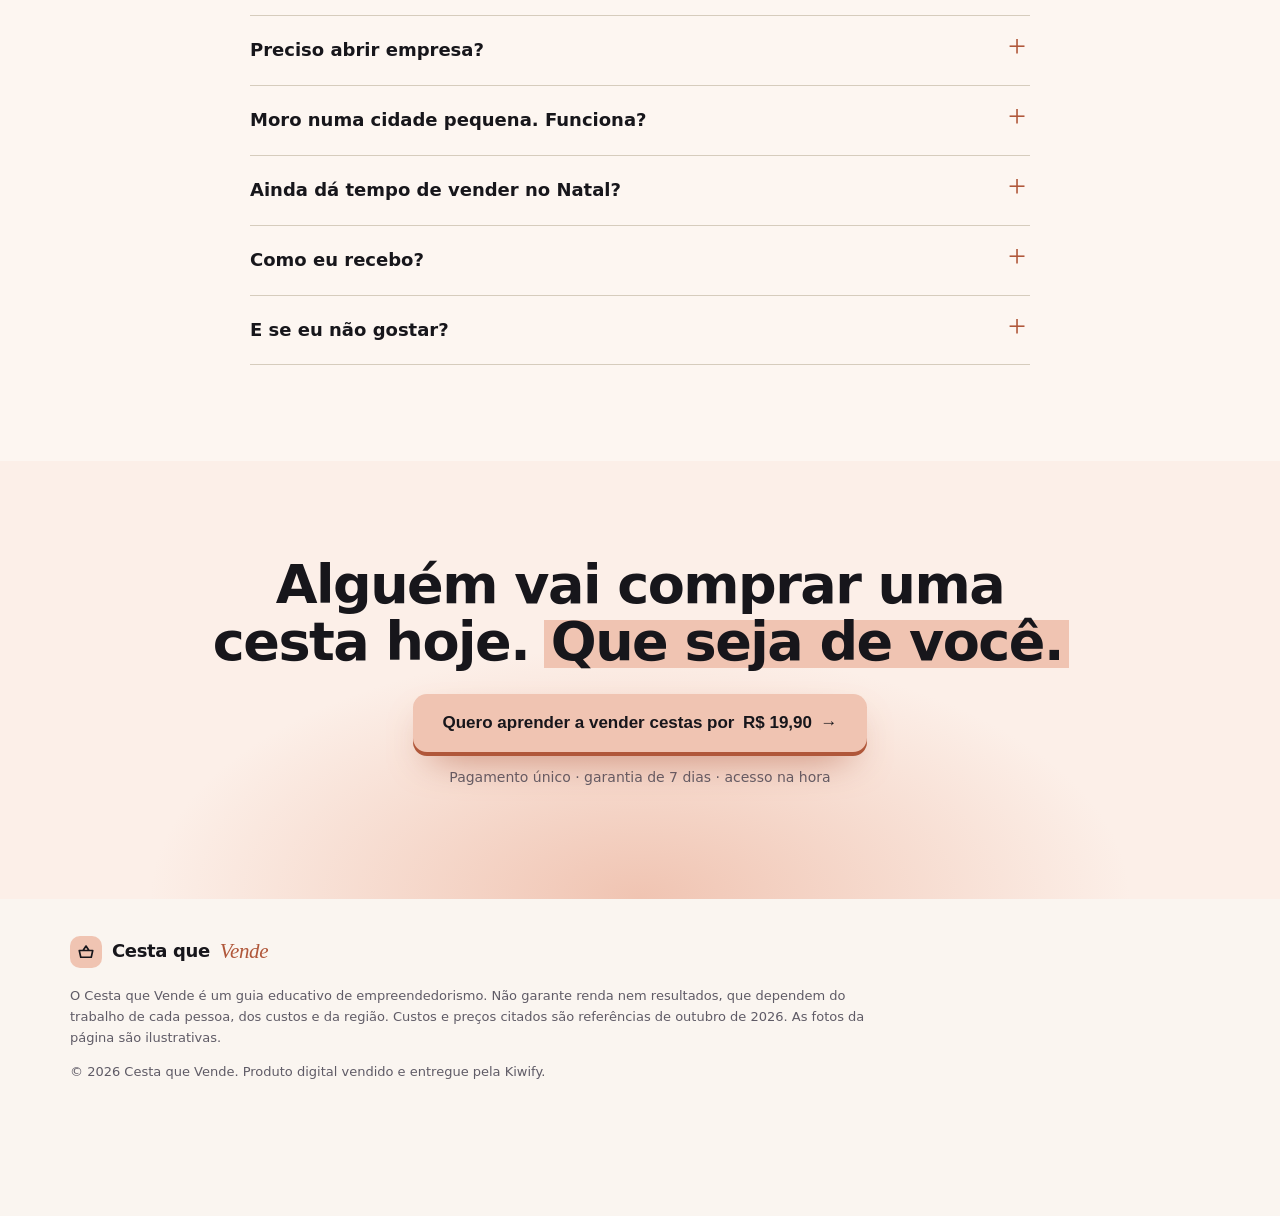
==== commit a1fe5d9d: "Cesta que Vende: fita dos nomes rolando sempre (PC e celular) - Animação da fita de ocasiões liberad" ====
--- a/cesta-que-vende/index.html
+++ b/cesta-que-vende/index.html
@@ -16,7 +16,7 @@
 <link rel="preconnect" href="https://fonts.googleapis.com">
 <link rel="preconnect" href="https://fonts.gstatic.com" crossorigin>
 <link href="https://fonts.googleapis.com/css2?family=Instrument+Serif:ital@0;1&family=Plus+Jakarta+Sans:wght@400;500;600;700;800&display=swap" rel="stylesheet">
-<link rel="stylesheet" href="vendas.css?v=mvznyzva">
+<link rel="stylesheet" href="vendas.css?v=mvzpc4v0">
 <style>:root { --marca: #f0c4b2; --marca-esc: #b0573a; --marca-claro: #fcefe8; }</style>
 <script>document.documentElement.classList.add("js");</script>
 </head>
@@ -240,9 +240,9 @@
 </div>
 
 <script>window.PROTECAO={dominios:["dlmidiasmkt.github.io"],redirecionar:"https://dlmidiasmkt.github.io/guias/cesta-que-vende/"};</script>
-<script src="protecao.js?v=mvznyzva"></script>
-<script src="config.js?v=mvznyzva"></script>
-<script src="dados.js?v=mvznyzva"></script>
-<script src="vendas.js?v=mvznyzva"></script>
+<script src="protecao.js?v=mvzpc4v0"></script>
+<script src="config.js?v=mvzpc4v0"></script>
+<script src="dados.js?v=mvzpc4v0"></script>
+<script src="vendas.js?v=mvzpc4v0"></script>
 </body>
 </html>
--- a/cesta-que-vende/vendas.css
+++ b/cesta-que-vende/vendas.css
@@ -99,7 +99,9 @@
 .fita { background: var(--tinta); color: var(--creme); overflow: hidden; padding: 16px 0; border-block: 1px solid var(--linha); }
 .fita-trilho { display: flex; gap: 34px; width: max-content; white-space: nowrap; font: italic 400 24px/1 var(--serif); }
 .fita-trilho b { font: 800 13px/1 "Plus Jakarta Sans"; letter-spacing: .12em; text-transform: uppercase; color: var(--marca); align-self: center; }
-@media (prefers-reduced-motion: no-preference) { .fita-trilho { animation: corre 46s linear infinite; } }
+/* fita dos nomes: rola SEMPRE (PC e celular), mesmo com "reduzir movimento" (pedido do cliente) */
+.fita-trilho { animation: corre 46s linear infinite; }
+@media (prefers-reduced-motion: reduce) { .fita-trilho { animation-duration: 60s; } }
 @keyframes corre { to { transform: translateX(-50%); } }
 
 /* fundos */
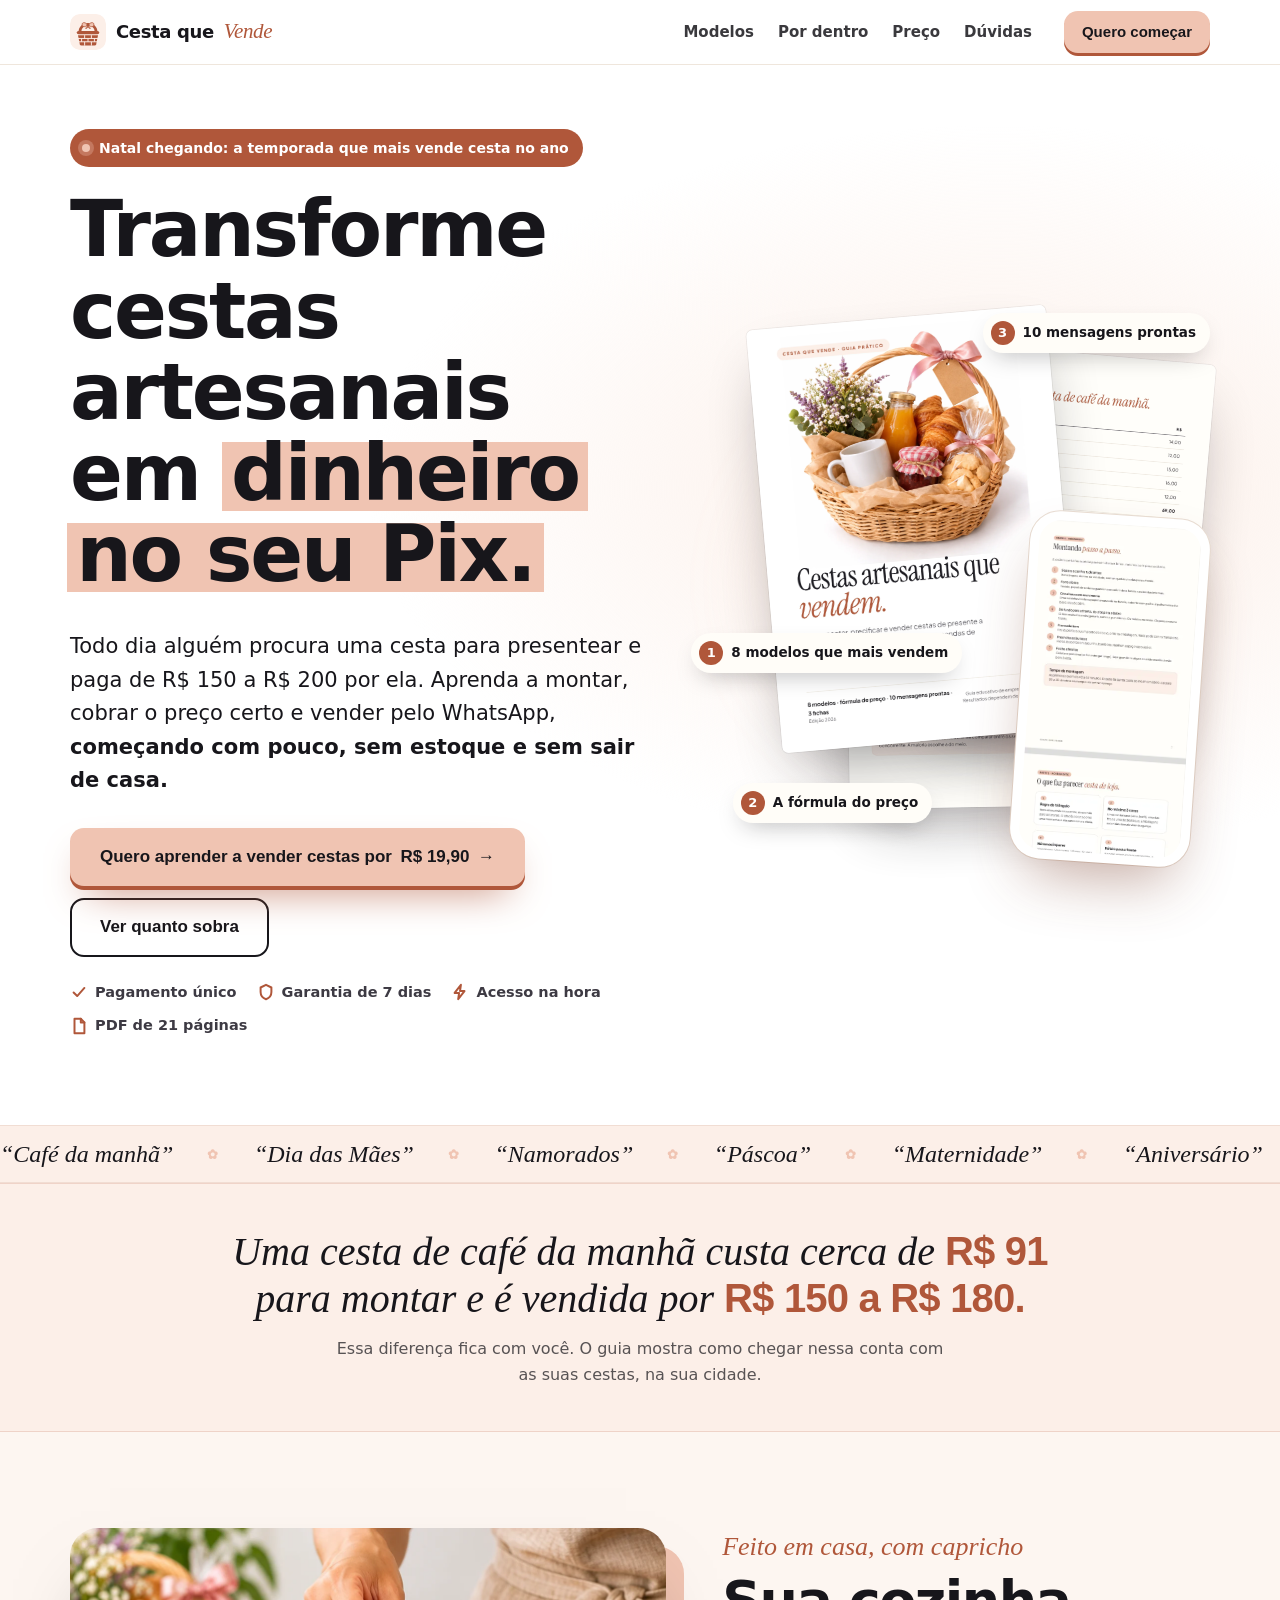
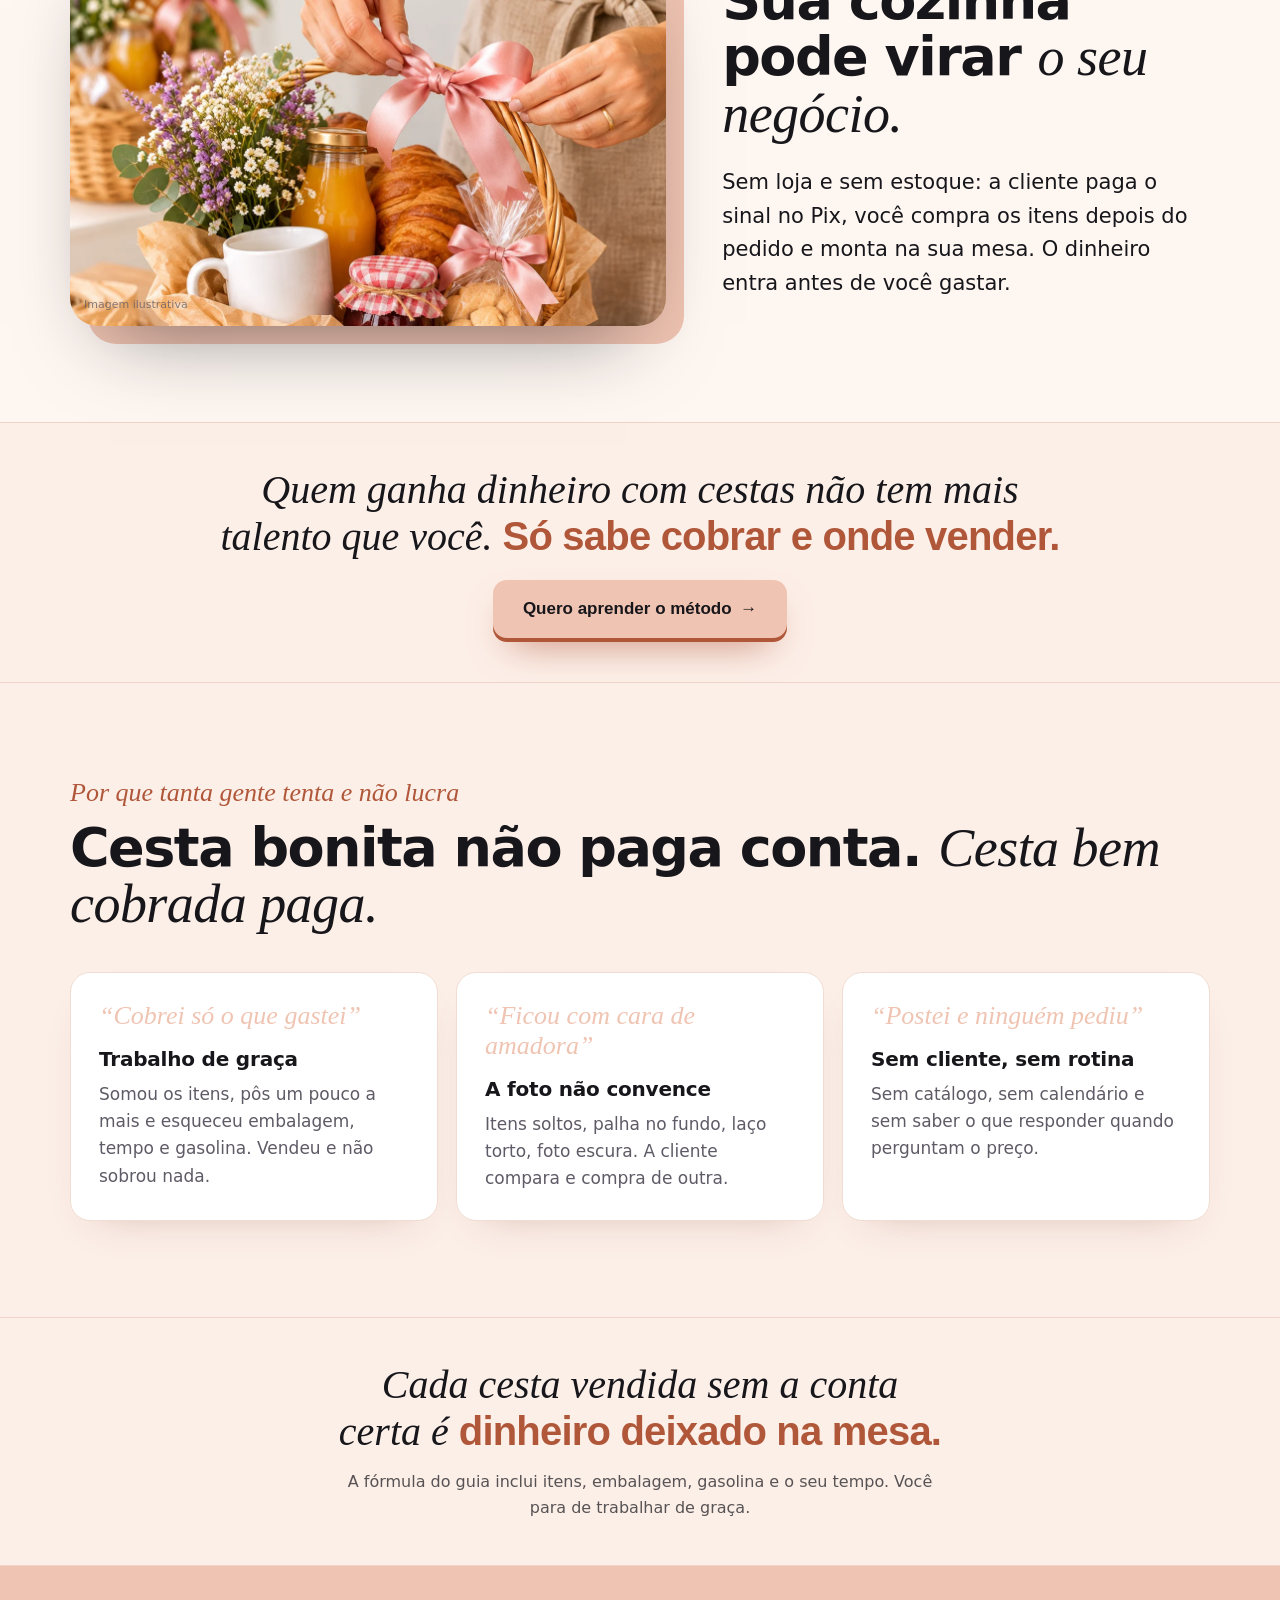
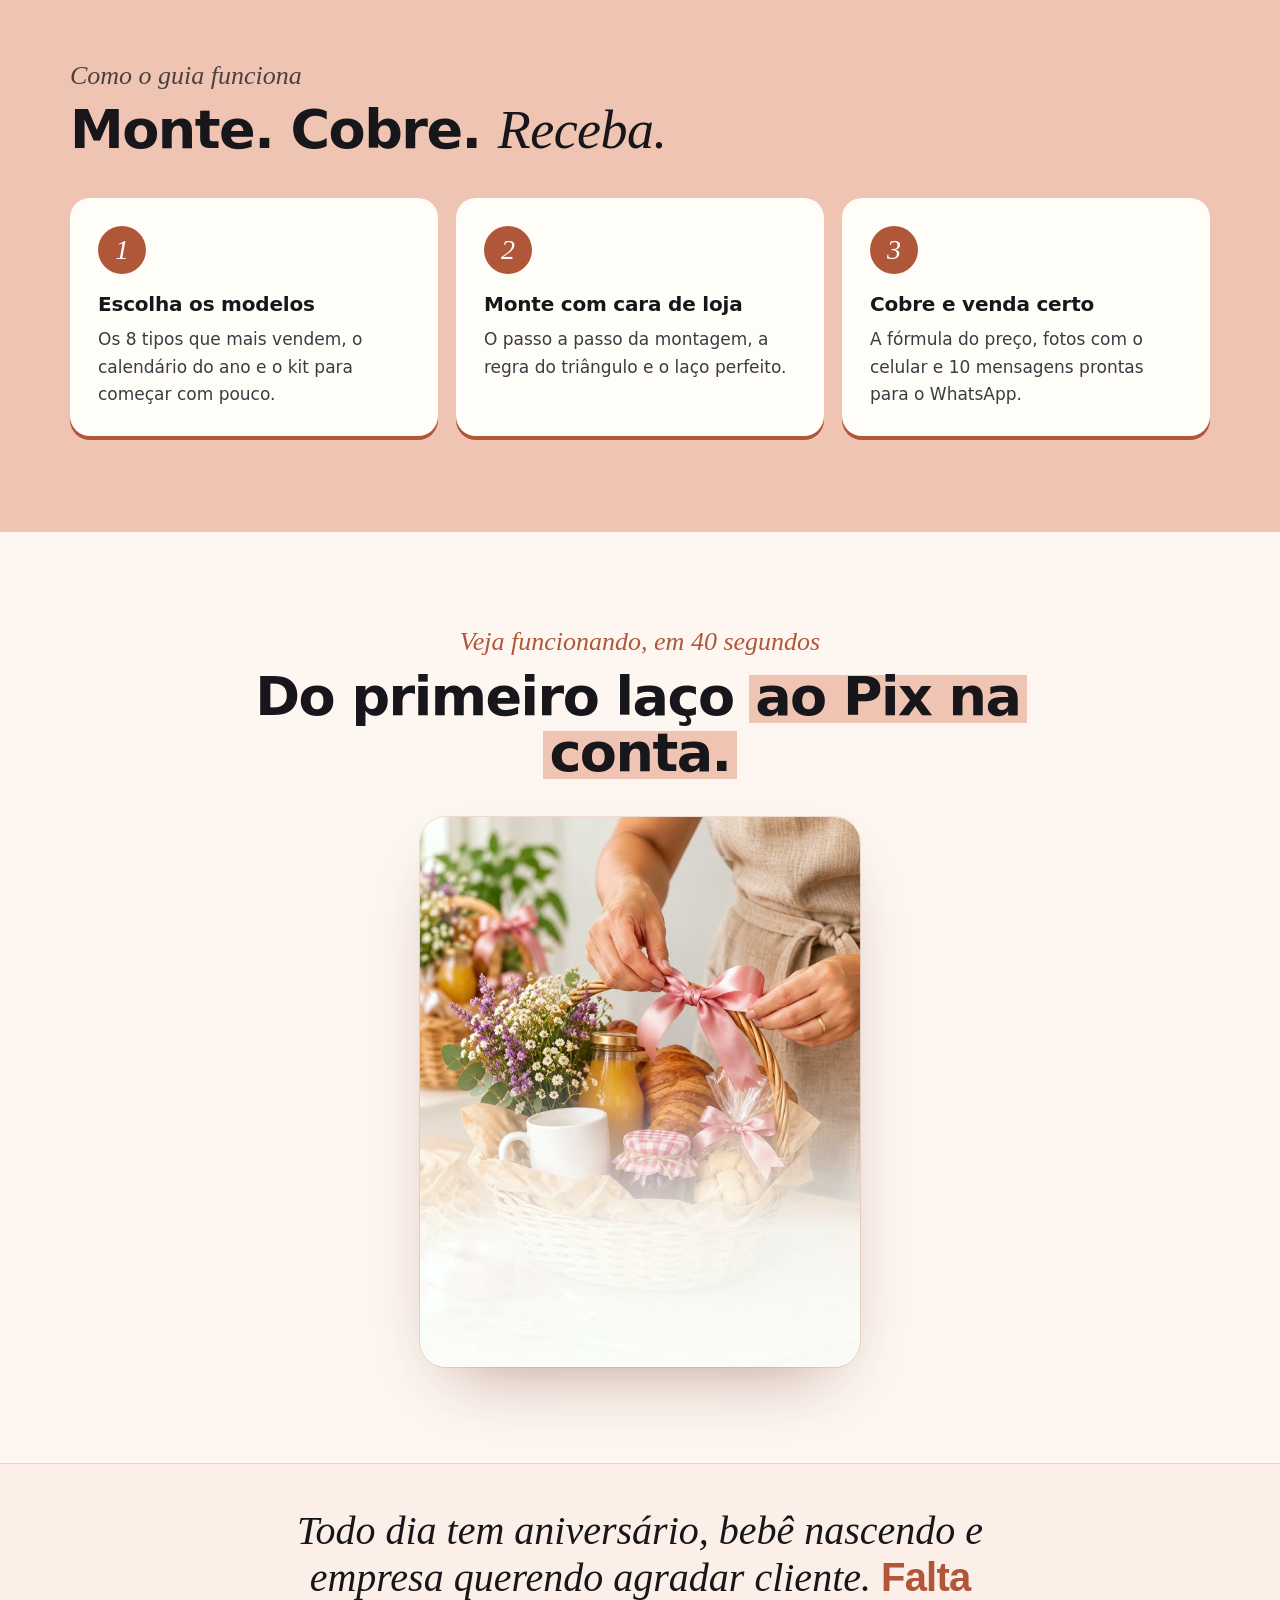
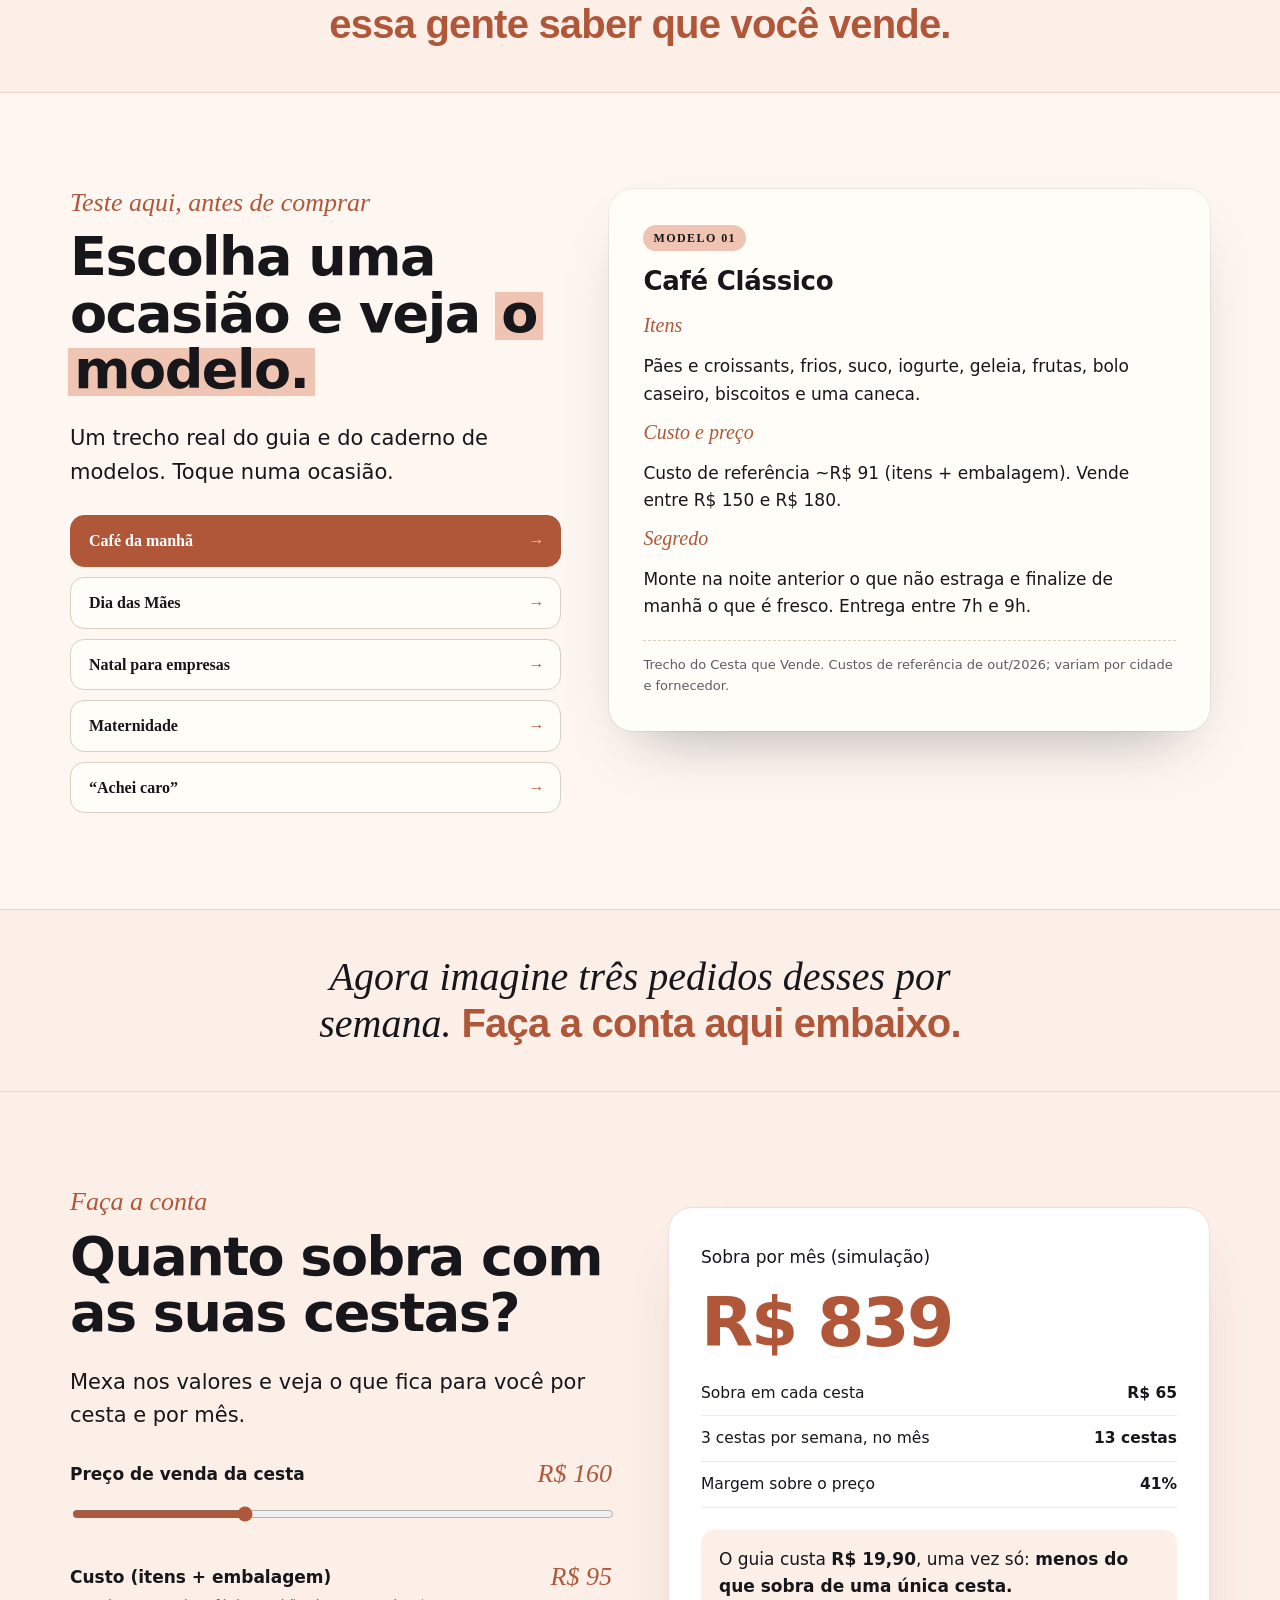
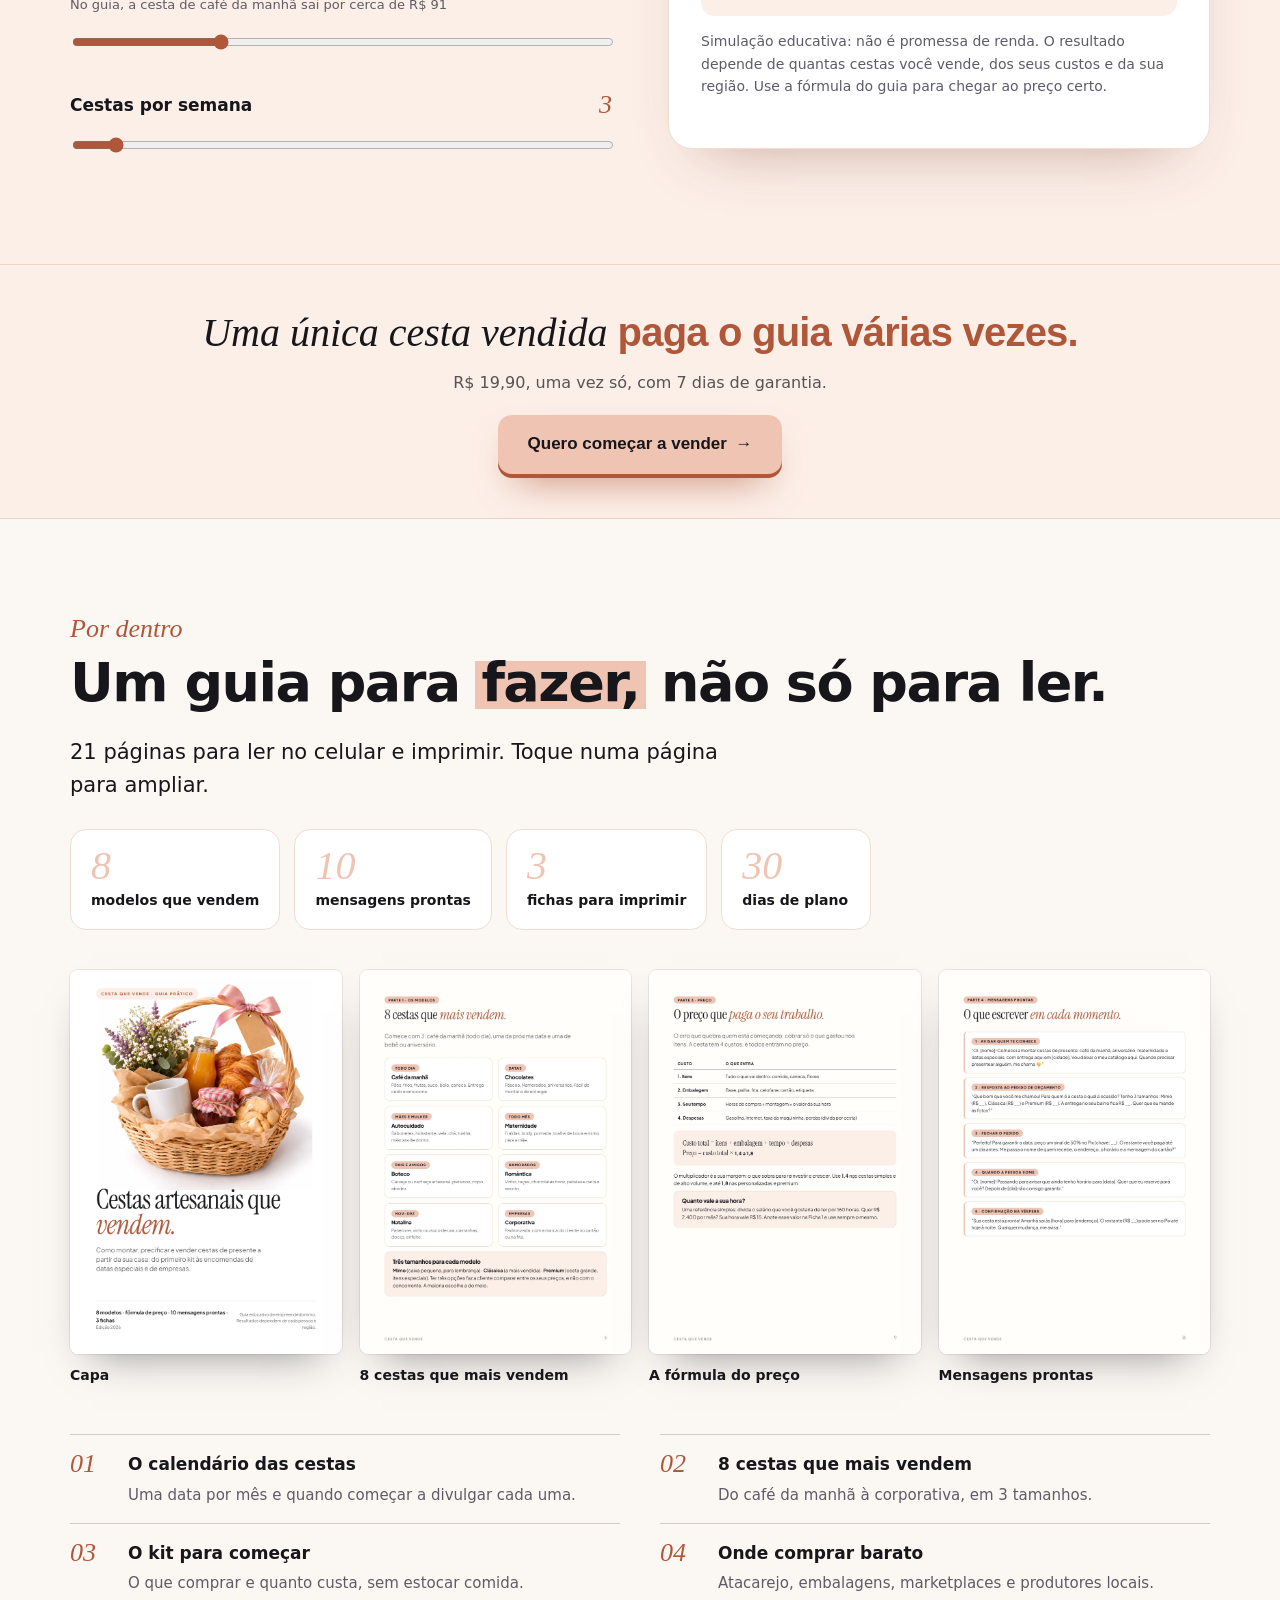
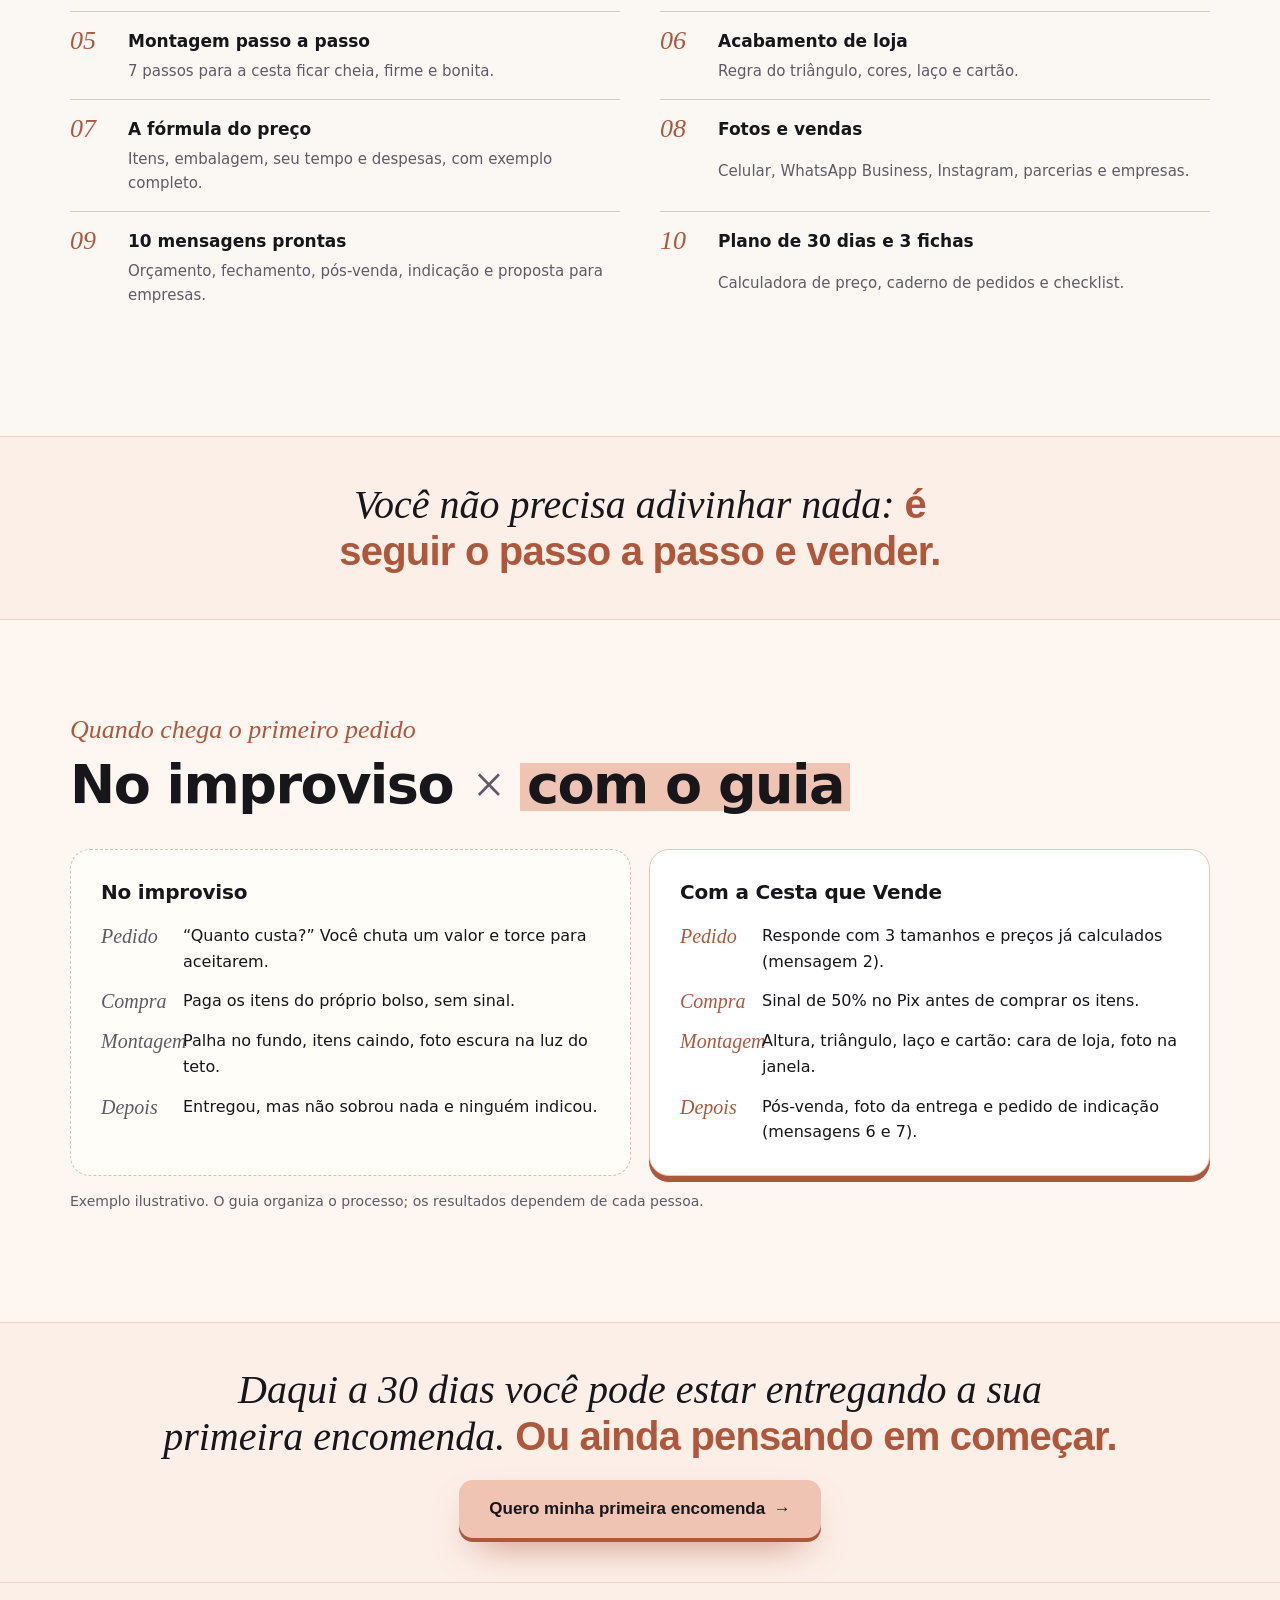
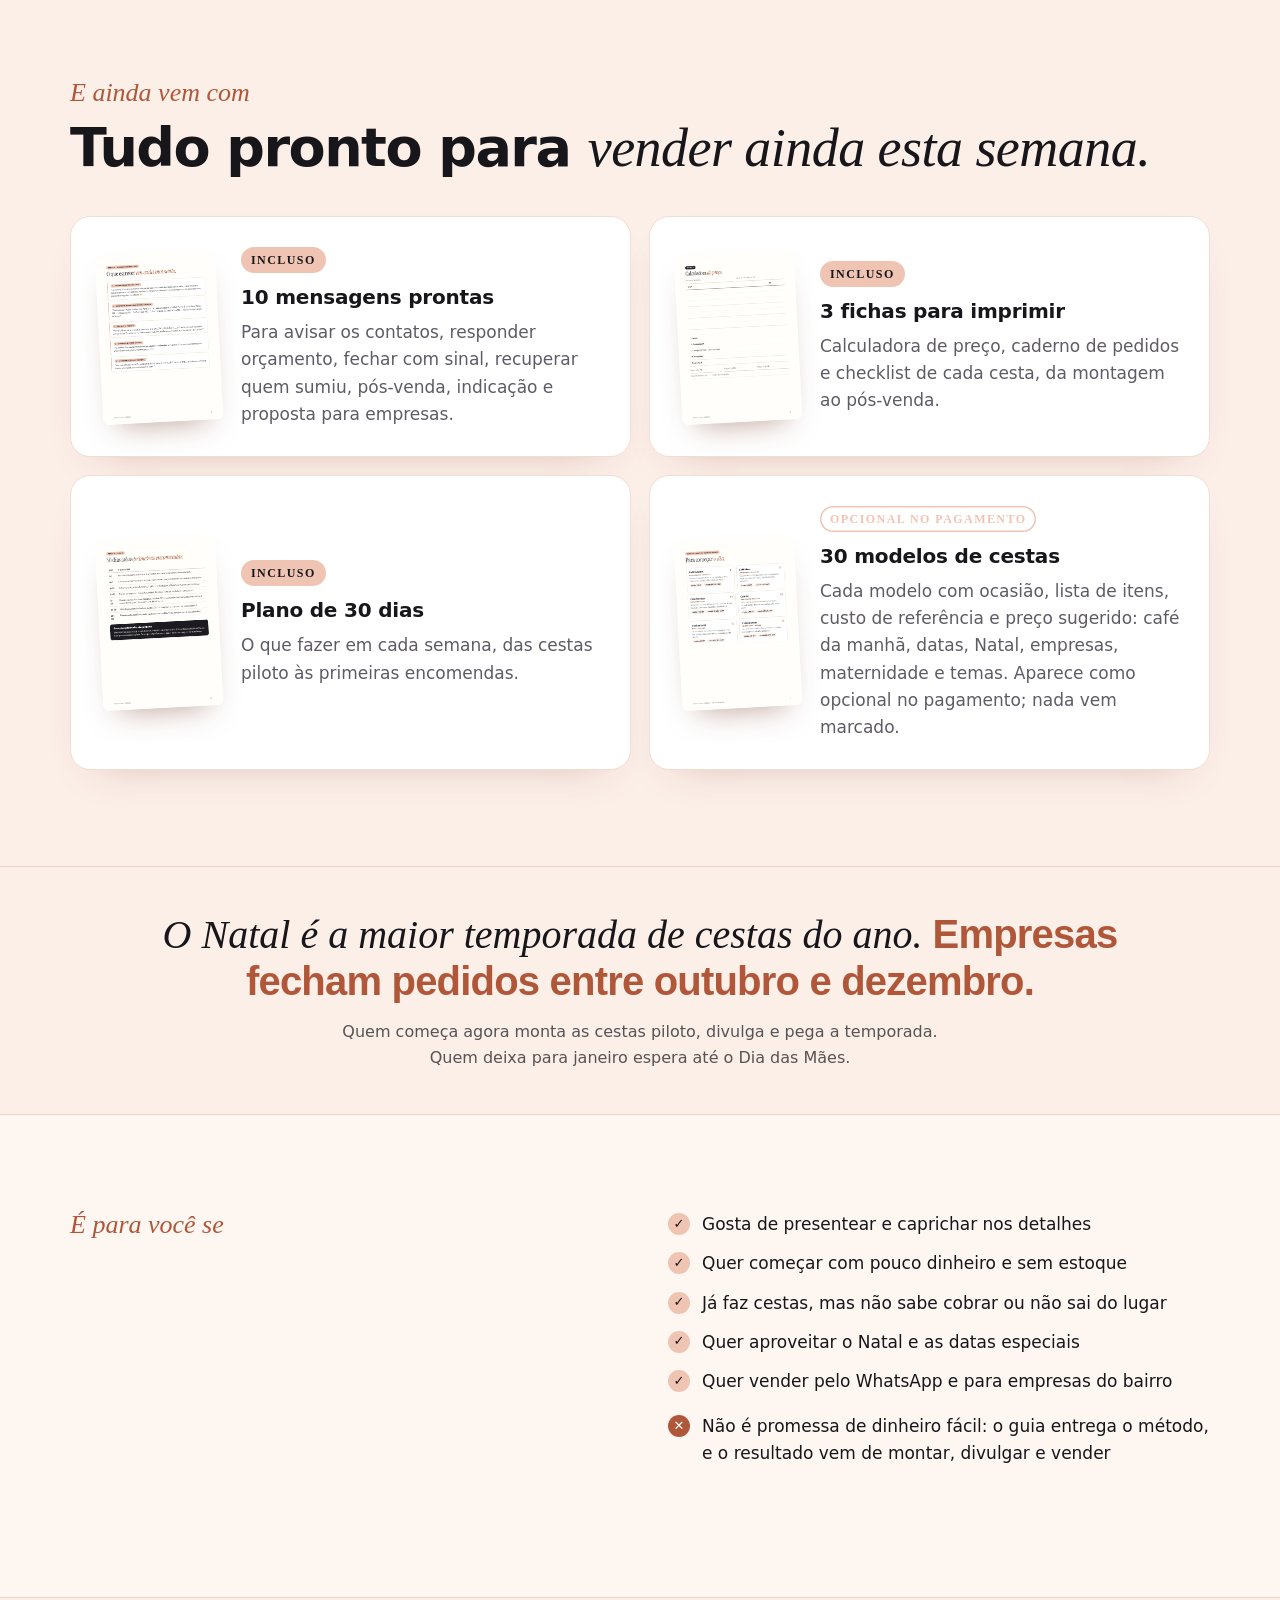
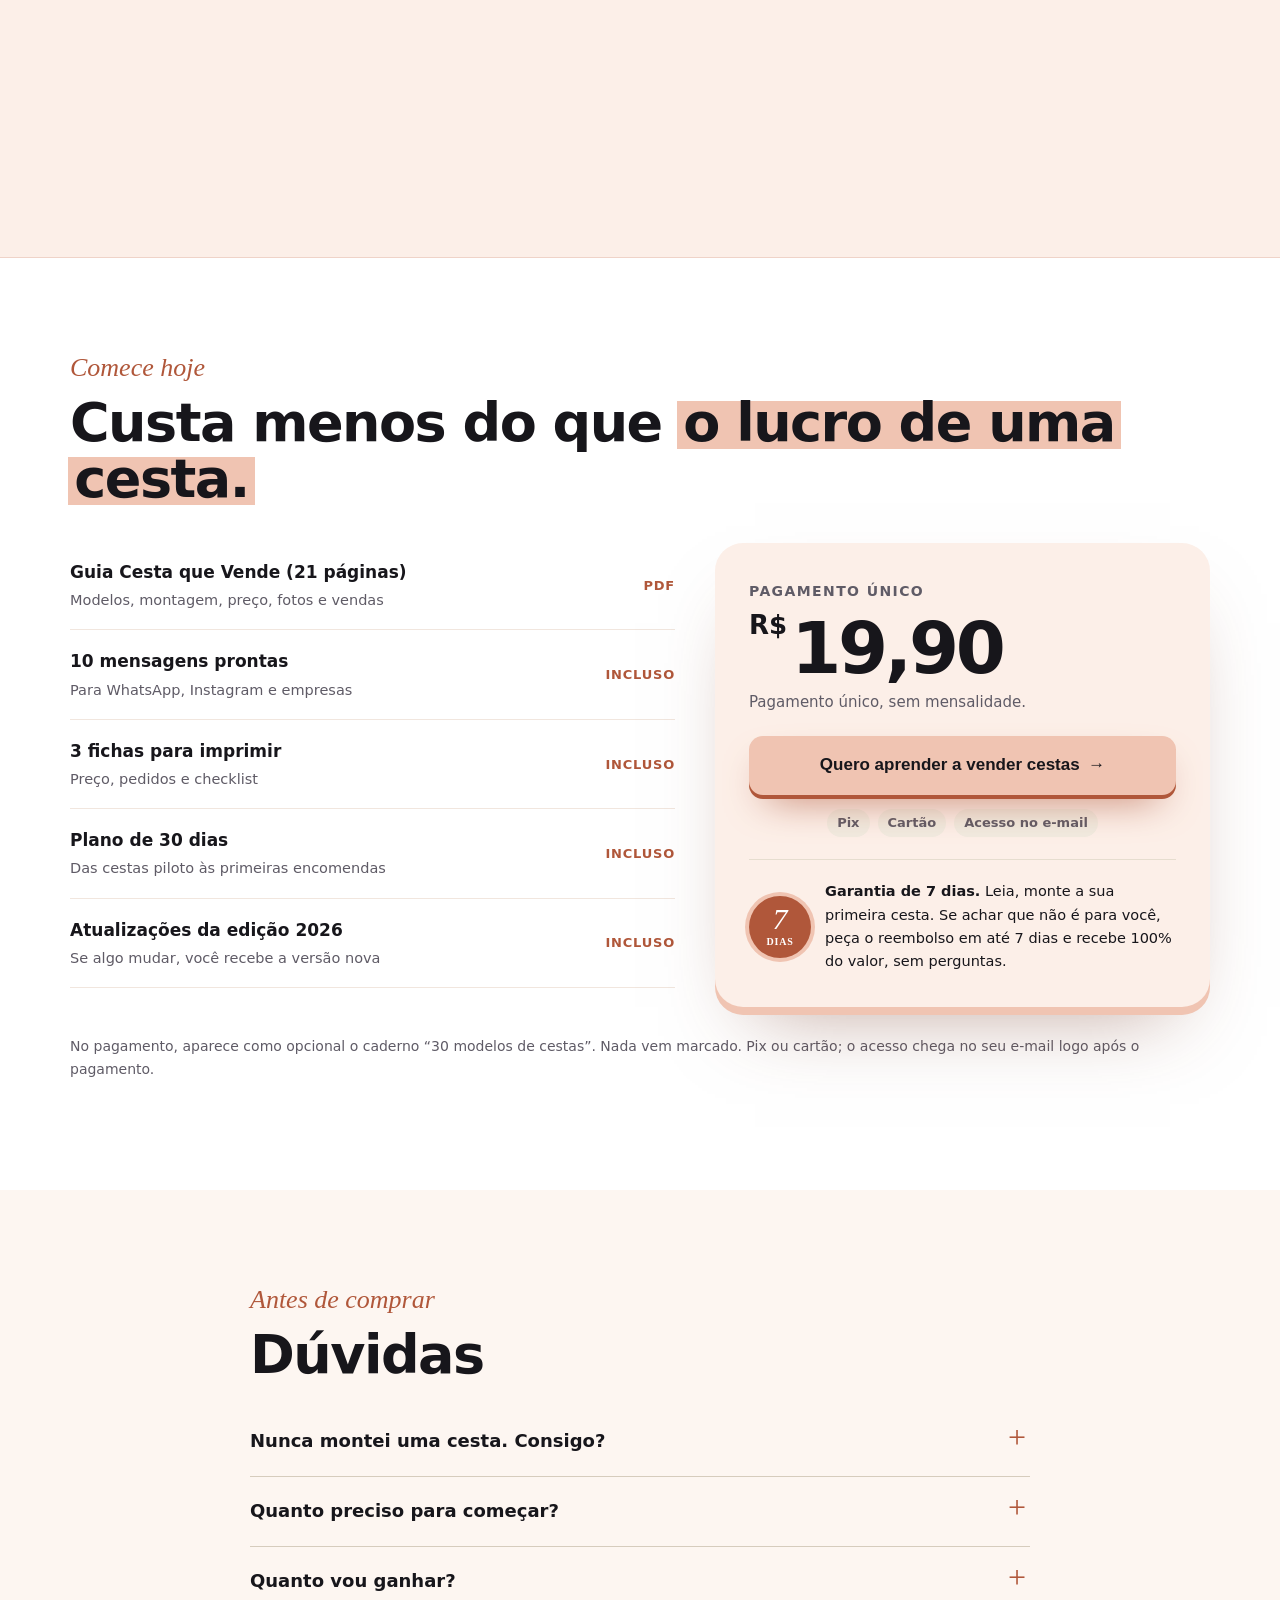
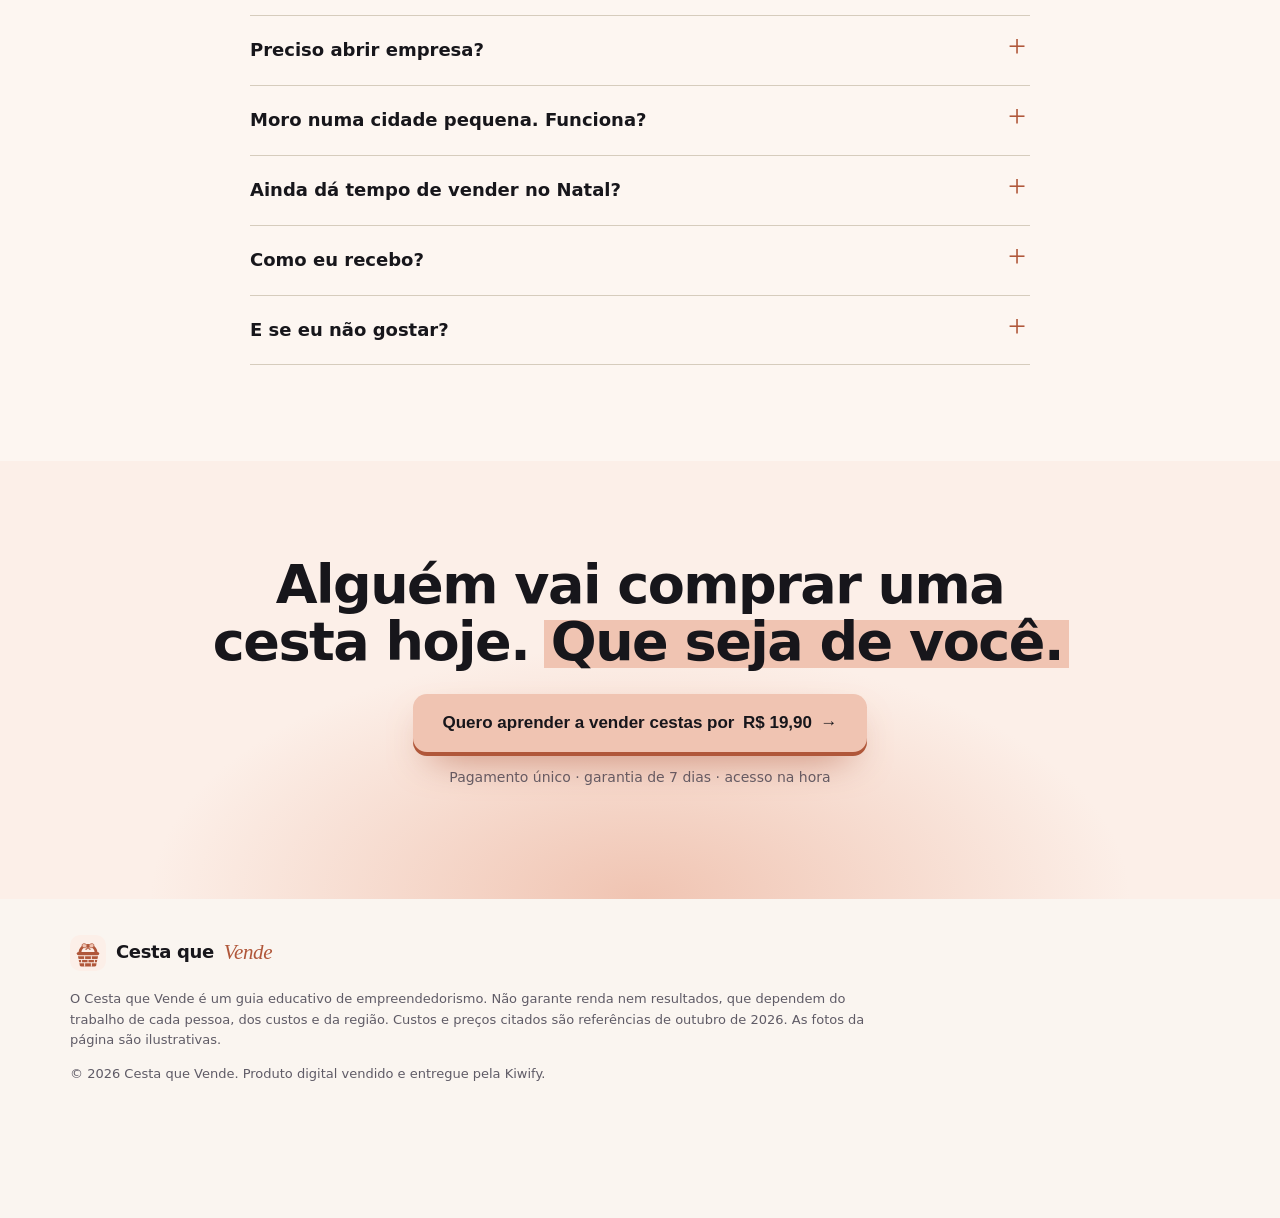
==== commit 880a3a72: "Cesta que Vende: nova marca (favicon, ícone de celular e logo) - Ícone da cesta com laço criado no C" ====
--- a/cesta-que-vende/index.html
+++ b/cesta-que-vende/index.html
@@ -12,11 +12,13 @@
 <meta property="og:image" content="img/guia-p01.webp">
 <meta property="og:type" content="website">
 <meta name="theme-color" content="#ffffff">
-<link rel="icon" href="data:image/svg+xml,%3Csvg%20xmlns%3D'http%3A%2F%2Fwww.w3.org%2F2000%2Fsvg'%20viewBox%3D'0%200%2032%2032'%3E%3Crect%20width%3D'32'%20height%3D'32'%20rx%3D'9'%20fill%3D'%23f0c4b2'%2F%3E%3Cpath%20d%3D'M3%2010h18l-2%209H5zM8%2010l4-6%204%206'%20fill%3D'none'%20stroke%3D'%2317161b'%20stroke-width%3D'2.6'%20stroke-linecap%3D'round'%20stroke-linejoin%3D'round'%20transform%3D'translate(4%204)'%2F%3E%3C%2Fsvg%3E">
+<link rel="icon" type="image/svg+xml" href="data:image/svg+xml,%3Csvg%20xmlns%3D%22http%3A%2F%2Fwww.w3.org%2F2000%2Fsvg%22%20viewBox%3D%220%200%2064%2064%22%3E%3Crect%20width%3D%2264%22%20height%3D%2264%22%20rx%3D%2215%22%20fill%3D%22%23fcefe8%22%2F%3E%3Cpath%20d%3D%22M17.5%2032%20C17.5%2013.5%2046.5%2013.5%2046.5%2032%22%20fill%3D%22none%22%20stroke%3D%22%23b0573a%22%20stroke-width%3D%224.6%22%20stroke-linecap%3D%22round%22%2F%3E%3Crect%20x%3D%2212%22%20y%3D%2230%22%20width%3D%2240%22%20height%3D%226.2%22%20rx%3D%223.1%22%20fill%3D%22%23b0573a%22%2F%3E%3Cpath%20d%3D%22M14.2%2037.6%20H49.8%20L46.6%2053.8%20Q46.1%2056.2%2043.7%2056.2%20H20.3%20Q17.9%2056.2%2017.4%2053.8%20Z%22%20fill%3D%22%23b0573a%22%2F%3E%3Cg%20stroke%3D%22%23fcefe8%22%20stroke-width%3D%221.7%22%20stroke-linecap%3D%22butt%22%3E%3Cpath%20d%3D%22M14%2043.5%20H50%20M14%2049.4%20H50%22%2F%3E%3Cpath%20d%3D%22M26%2037.6%20V43.5%20M38%2037.6%20V43.5%22%2F%3E%3Cpath%20d%3D%22M20.6%2043.5%20V49.4%20M32%2043.5%20V49.4%20M43.4%2043.5%20V49.4%22%2F%3E%3Cpath%20d%3D%22M26%2049.4%20V56.2%20M38%2049.4%20V56.2%22%2F%3E%3C%2Fg%3E%3Cg%20fill%3D%22%23f0c4b2%22%20stroke%3D%22%23b0573a%22%20stroke-width%3D%221.3%22%20stroke-linejoin%3D%22round%22%3E%3Cpath%20d%3D%22M30.8%2021.8%20L27.6%2025.6%20L30.2%2025.4%20L32%2022.8%20Z%22%2F%3E%3Cpath%20d%3D%22M33.2%2021.8%20L36.4%2025.6%20L33.8%2025.4%20L32%2022.8%20Z%22%2F%3E%3Cpath%20d%3D%22M32%2019.6%20C27.2%2013.4%2020.6%2014.2%2021.6%2019.6%20C22.4%2024%2027.6%2023.2%2032%2019.6%20Z%22%2F%3E%3Cpath%20d%3D%22M32%2019.6%20C36.8%2013.4%2043.4%2014.2%2042.4%2019.6%20C41.6%2024%2036.4%2023.2%2032%2019.6%20Z%22%2F%3E%3C%2Fg%3E%3Crect%20x%3D%2229.4%22%20y%3D%2217%22%20width%3D%225.2%22%20height%3D%225.2%22%20rx%3D%221.8%22%20fill%3D%22%23b0573a%22%2F%3E%3C%2Fsvg%3E">
+<link rel="icon" type="image/png" sizes="32x32" href="img/favicon-32.png">
+<link rel="apple-touch-icon" href="img/apple-touch-icon.png">
 <link rel="preconnect" href="https://fonts.googleapis.com">
 <link rel="preconnect" href="https://fonts.gstatic.com" crossorigin>
 <link href="https://fonts.googleapis.com/css2?family=Instrument+Serif:ital@0;1&family=Plus+Jakarta+Sans:wght@400;500;600;700;800&display=swap" rel="stylesheet">
-<link rel="stylesheet" href="vendas.css?v=mvzpc4v0">
+<link rel="stylesheet" href="vendas.css?v=mvzpl52i">
 <style>:root { --marca: #f0c4b2; --marca-esc: #b0573a; --marca-claro: #fcefe8; }</style>
 <script>document.documentElement.classList.add("js");</script>
 </head>
@@ -24,7 +26,7 @@
 
 <header class="topo">
   <div class="caixa topo-in">
-    <a href="#" class="logo" aria-label="Cesta que Vende, início"><i><svg viewBox="0 0 24 24" aria-hidden="true"><path d="M3 10h18l-2 9H5zM8 10l4-6 4 6"/></svg></i>Cesta que <b>Vende</b></a>
+    <a href="#" class="logo" aria-label="Cesta que Vende, início"><i class="marca-img" aria-hidden="true"><svg xmlns="http://www.w3.org/2000/svg" viewBox="0 0 64 64"><rect width="64" height="64" rx="15" fill="#fcefe8"/><path d="M17.5 32 C17.5 13.5 46.5 13.5 46.5 32" fill="none" stroke="#b0573a" stroke-width="4.6" stroke-linecap="round"/><rect x="12" y="30" width="40" height="6.2" rx="3.1" fill="#b0573a"/><path d="M14.2 37.6 H49.8 L46.6 53.8 Q46.1 56.2 43.7 56.2 H20.3 Q17.9 56.2 17.4 53.8 Z" fill="#b0573a"/><g stroke="#fcefe8" stroke-width="1.7" stroke-linecap="butt"><path d="M14 43.5 H50 M14 49.4 H50"/><path d="M26 37.6 V43.5 M38 37.6 V43.5"/><path d="M20.6 43.5 V49.4 M32 43.5 V49.4 M43.4 43.5 V49.4"/><path d="M26 49.4 V56.2 M38 49.4 V56.2"/></g><g fill="#f0c4b2" stroke="#b0573a" stroke-width="1.3" stroke-linejoin="round"><path d="M30.8 21.8 L27.6 25.6 L30.2 25.4 L32 22.8 Z"/><path d="M33.2 21.8 L36.4 25.6 L33.8 25.4 L32 22.8 Z"/><path d="M32 19.6 C27.2 13.4 20.6 14.2 21.6 19.6 C22.4 24 27.6 23.2 32 19.6 Z"/><path d="M32 19.6 C36.8 13.4 43.4 14.2 42.4 19.6 C41.6 24 36.4 23.2 32 19.6 Z"/></g><rect x="29.4" y="17" width="5.2" height="5.2" rx="1.8" fill="#b0573a"/></svg></i>Cesta que <b>Vende</b></a>
     <nav class="menu" aria-label="Seções"><a href="#teste">Modelos</a><a href="#dentro">Por dentro</a><a href="#oferta">Preço</a><a href="#duvidas">Dúvidas</a></nav>
     <a href="#oferta" class="btn btn-p btn-sm" data-checkout>Quero começar</a>
   </div>
@@ -226,7 +228,7 @@
 
 <footer class="rodape">
   <div class="caixa">
-    <a href="#" class="logo"><i><svg viewBox="0 0 24 24" aria-hidden="true"><path d="M3 10h18l-2 9H5zM8 10l4-6 4 6"/></svg></i>Cesta que <b>Vende</b></a>
+    <a href="#" class="logo"><i class="marca-img" aria-hidden="true"><svg xmlns="http://www.w3.org/2000/svg" viewBox="0 0 64 64"><rect width="64" height="64" rx="15" fill="#fcefe8"/><path d="M17.5 32 C17.5 13.5 46.5 13.5 46.5 32" fill="none" stroke="#b0573a" stroke-width="4.6" stroke-linecap="round"/><rect x="12" y="30" width="40" height="6.2" rx="3.1" fill="#b0573a"/><path d="M14.2 37.6 H49.8 L46.6 53.8 Q46.1 56.2 43.7 56.2 H20.3 Q17.9 56.2 17.4 53.8 Z" fill="#b0573a"/><g stroke="#fcefe8" stroke-width="1.7" stroke-linecap="butt"><path d="M14 43.5 H50 M14 49.4 H50"/><path d="M26 37.6 V43.5 M38 37.6 V43.5"/><path d="M20.6 43.5 V49.4 M32 43.5 V49.4 M43.4 43.5 V49.4"/><path d="M26 49.4 V56.2 M38 49.4 V56.2"/></g><g fill="#f0c4b2" stroke="#b0573a" stroke-width="1.3" stroke-linejoin="round"><path d="M30.8 21.8 L27.6 25.6 L30.2 25.4 L32 22.8 Z"/><path d="M33.2 21.8 L36.4 25.6 L33.8 25.4 L32 22.8 Z"/><path d="M32 19.6 C27.2 13.4 20.6 14.2 21.6 19.6 C22.4 24 27.6 23.2 32 19.6 Z"/><path d="M32 19.6 C36.8 13.4 43.4 14.2 42.4 19.6 C41.6 24 36.4 23.2 32 19.6 Z"/></g><rect x="29.4" y="17" width="5.2" height="5.2" rx="1.8" fill="#b0573a"/></svg></i>Cesta que <b>Vende</b></a>
     <p style="margin-top:18px">O Cesta que Vende é um guia educativo de empreendedorismo. Não garante renda nem resultados, que dependem do trabalho de cada pessoa, dos custos e da região. Custos e preços citados são referências de outubro de 2026. As fotos da página são ilustrativas.</p>
     <p>© 2026 Cesta que Vende. Produto digital vendido e entregue pela Kiwify.</p>
   </div>
@@ -240,9 +242,9 @@
 </div>
 
 <script>window.PROTECAO={dominios:["dlmidiasmkt.github.io"],redirecionar:"https://dlmidiasmkt.github.io/guias/cesta-que-vende/"};</script>
-<script src="protecao.js?v=mvzpc4v0"></script>
-<script src="config.js?v=mvzpc4v0"></script>
-<script src="dados.js?v=mvzpc4v0"></script>
-<script src="vendas.js?v=mvzpc4v0"></script>
+<script src="protecao.js?v=mvzpl52i"></script>
+<script src="config.js?v=mvzpl52i"></script>
+<script src="dados.js?v=mvzpl52i"></script>
+<script src="vendas.js?v=mvzpl52i"></script>
 </body>
 </html>
--- a/cesta-que-vende/vendas.css
+++ b/cesta-que-vende/vendas.css
@@ -357,3 +357,7 @@
 .video-moldura::before { content: ""; position: absolute; inset: 14px -16px -16px 14px; border-radius: 30px; background: var(--marca); z-index: -1; }
 .video-moldura video { display: block; width: 100%; height: auto; border-radius: 26px; background: #fff; }
 .tema-claro .video-moldura { box-shadow: 0 30px 70px -34px rgba(120,60,40,.55), 0 0 0 1px #f1ddd3; }
+
+/* ---------- marca em SVG (conteudo.marca) */
+.logo i.marca-img { background: none; width: 36px; height: 36px; border-radius: 10px; overflow: hidden; display: block; }
+.logo i.marca-img svg { width: 100%; height: 100%; stroke: none; fill: none; display: block; }
